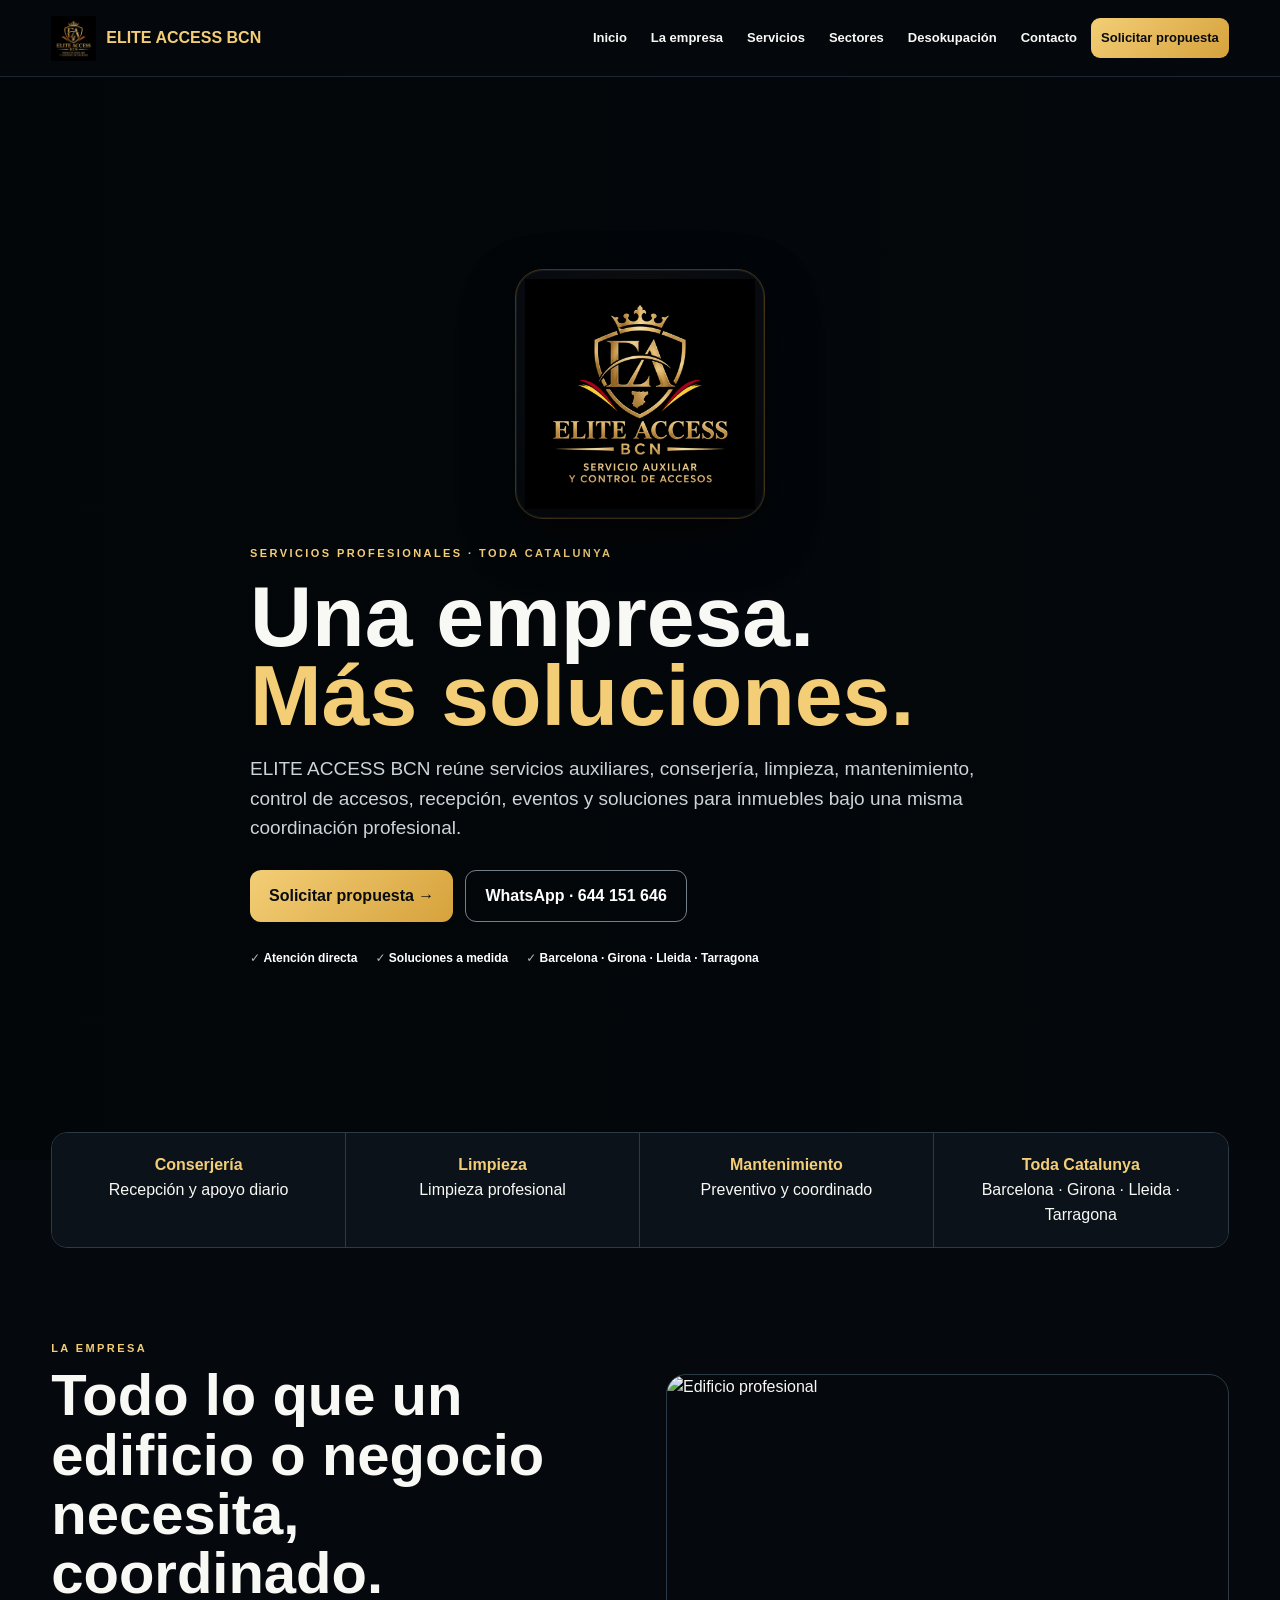
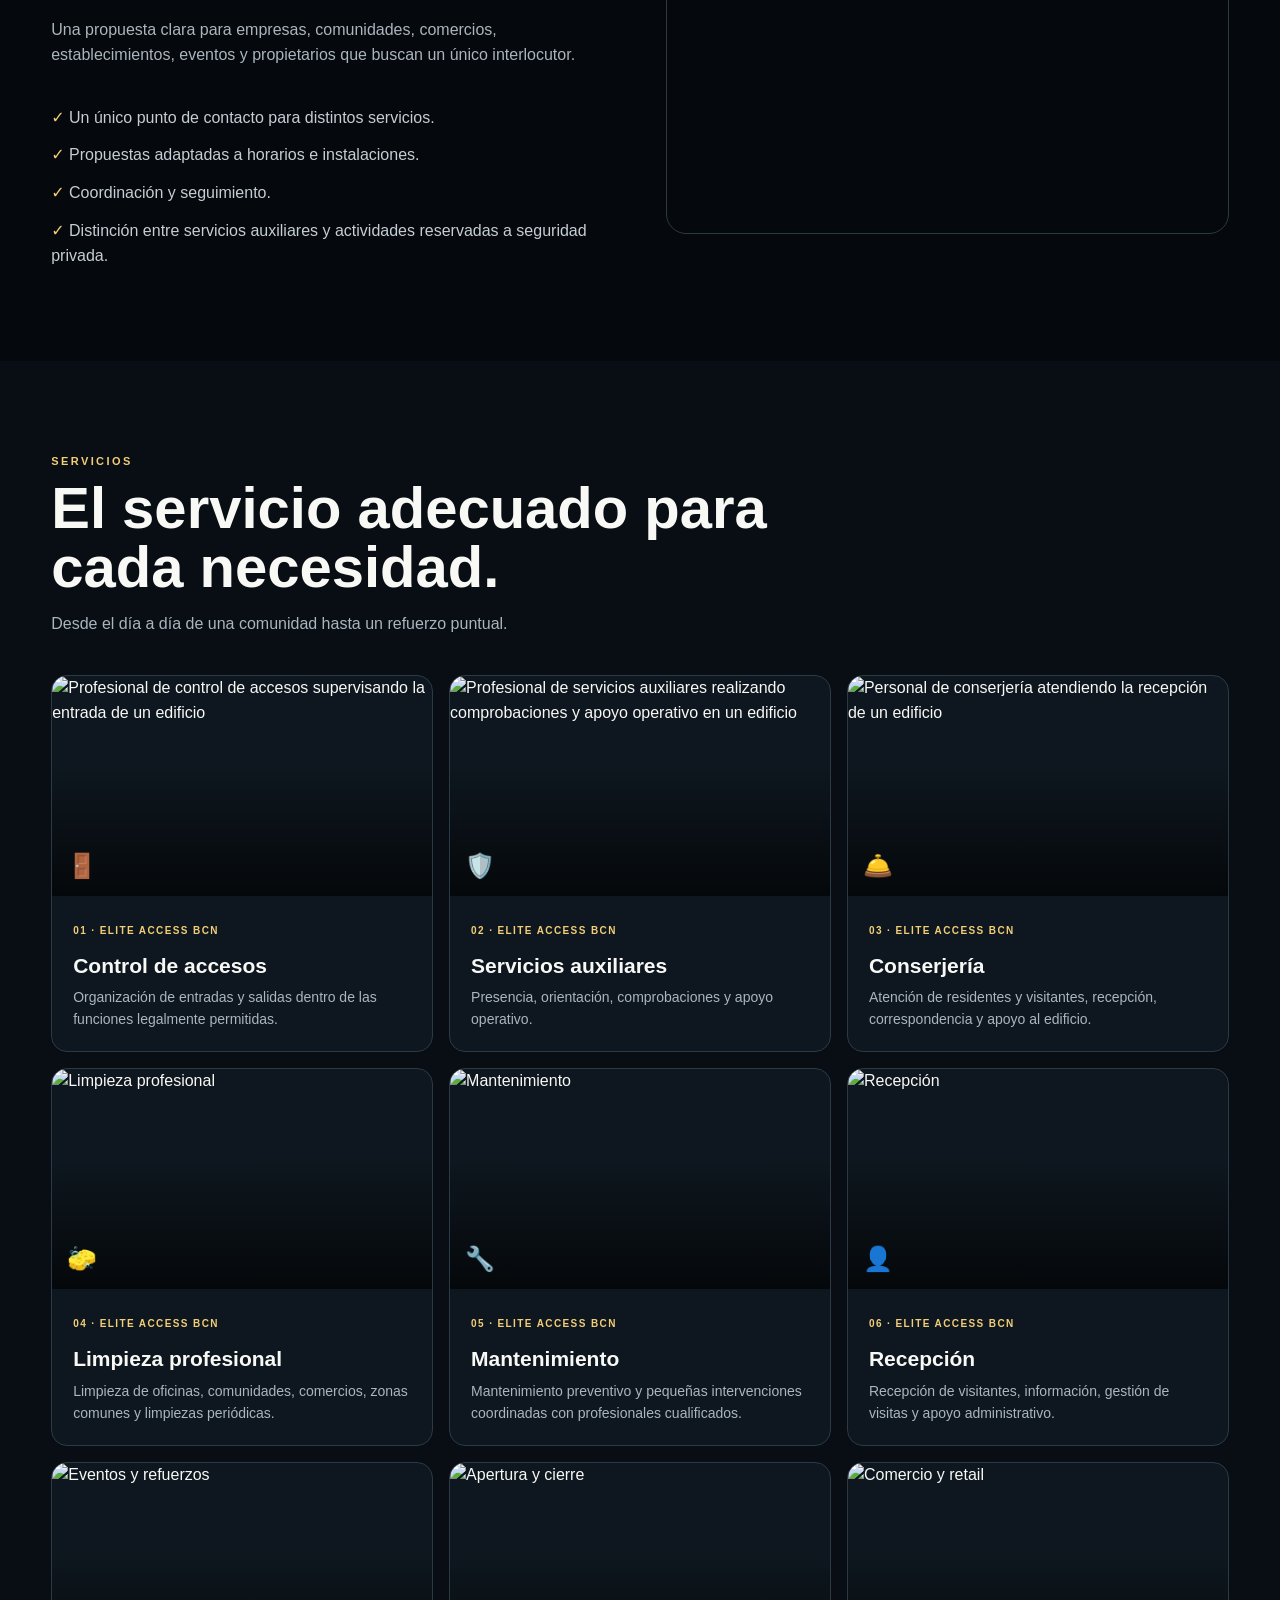
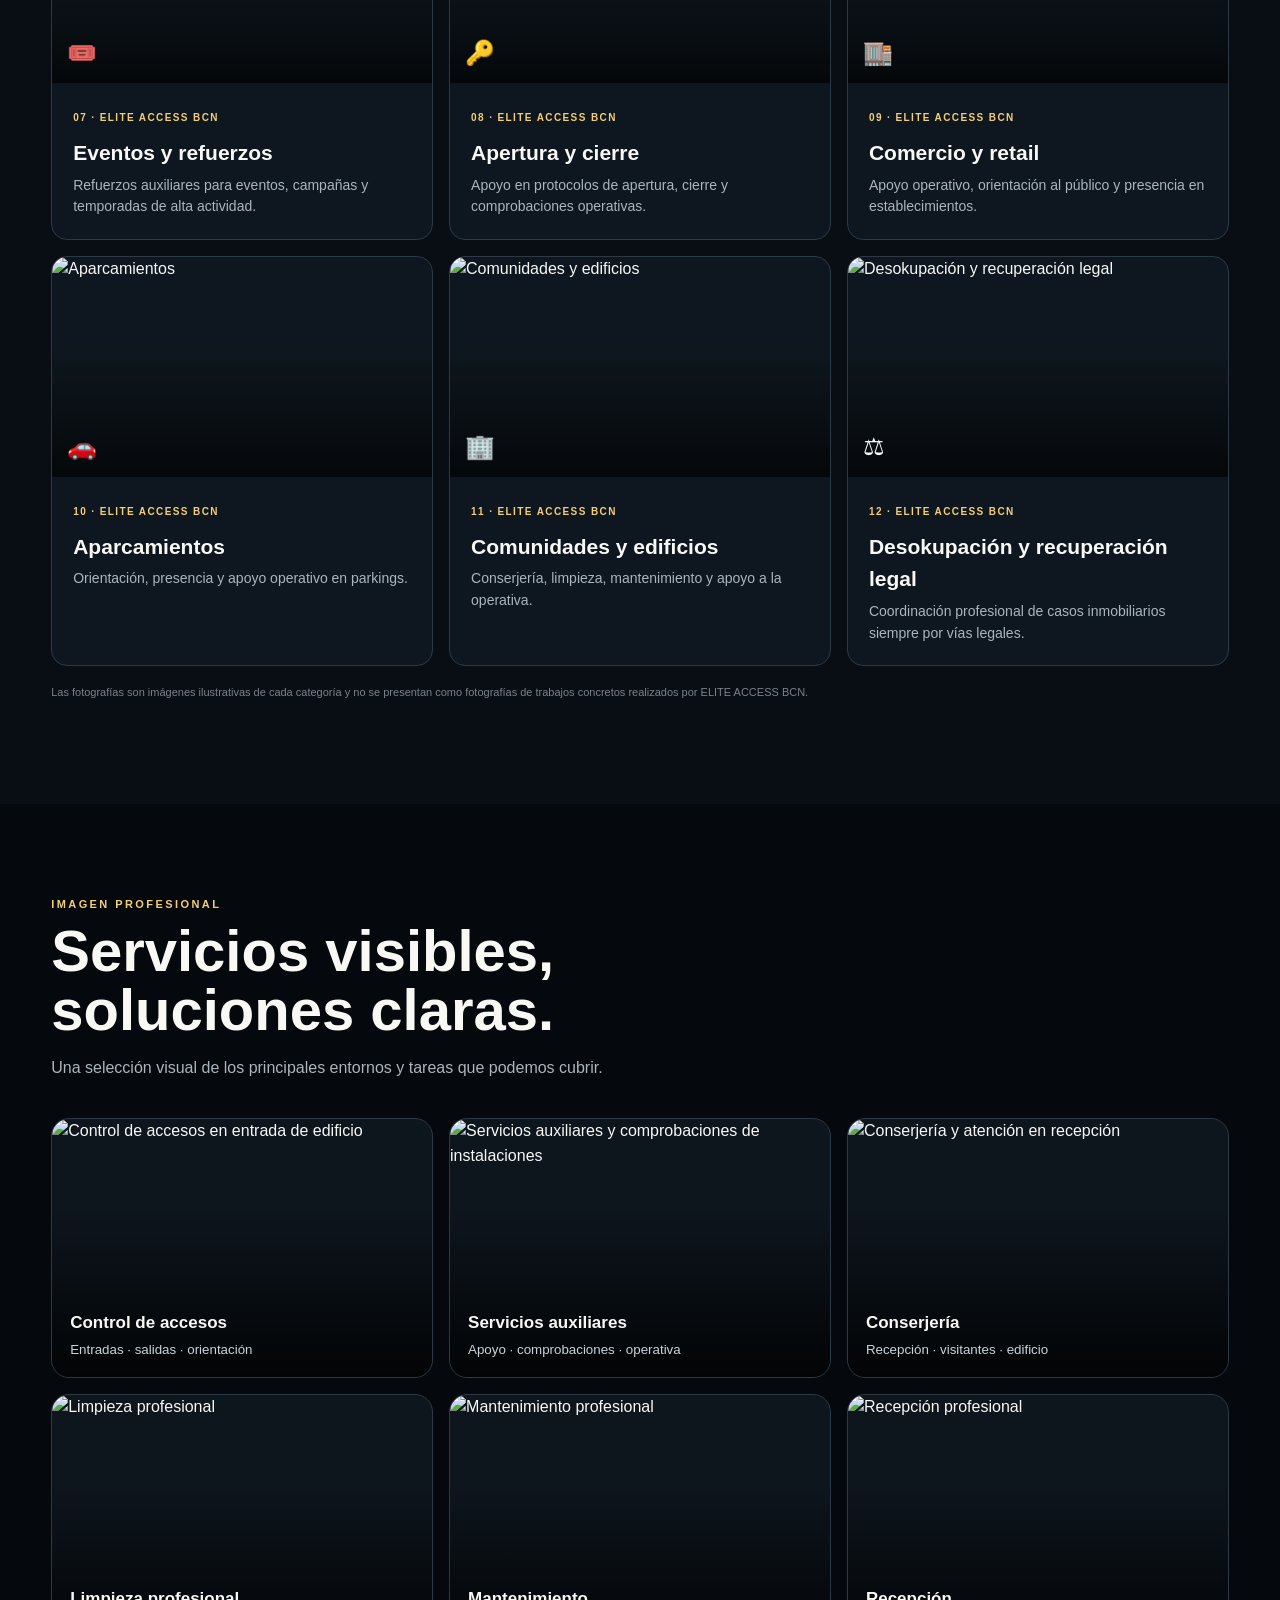
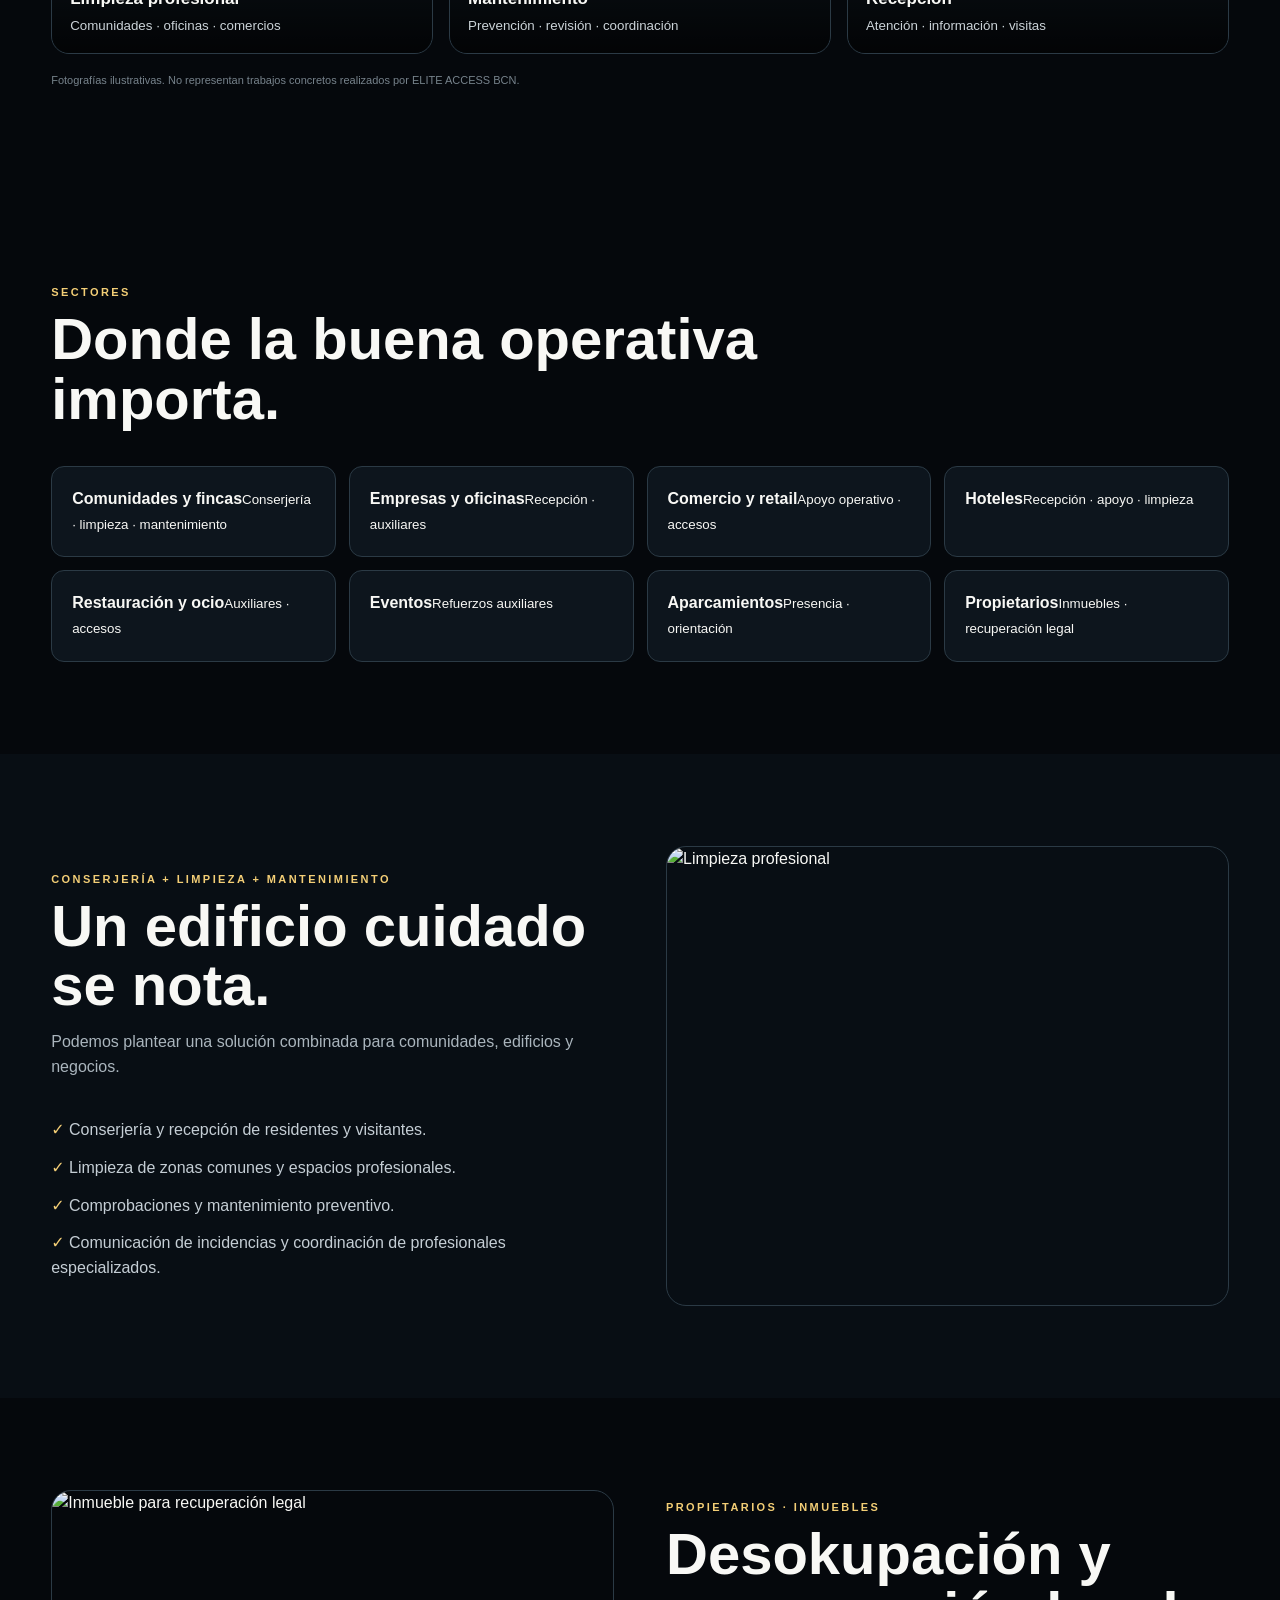
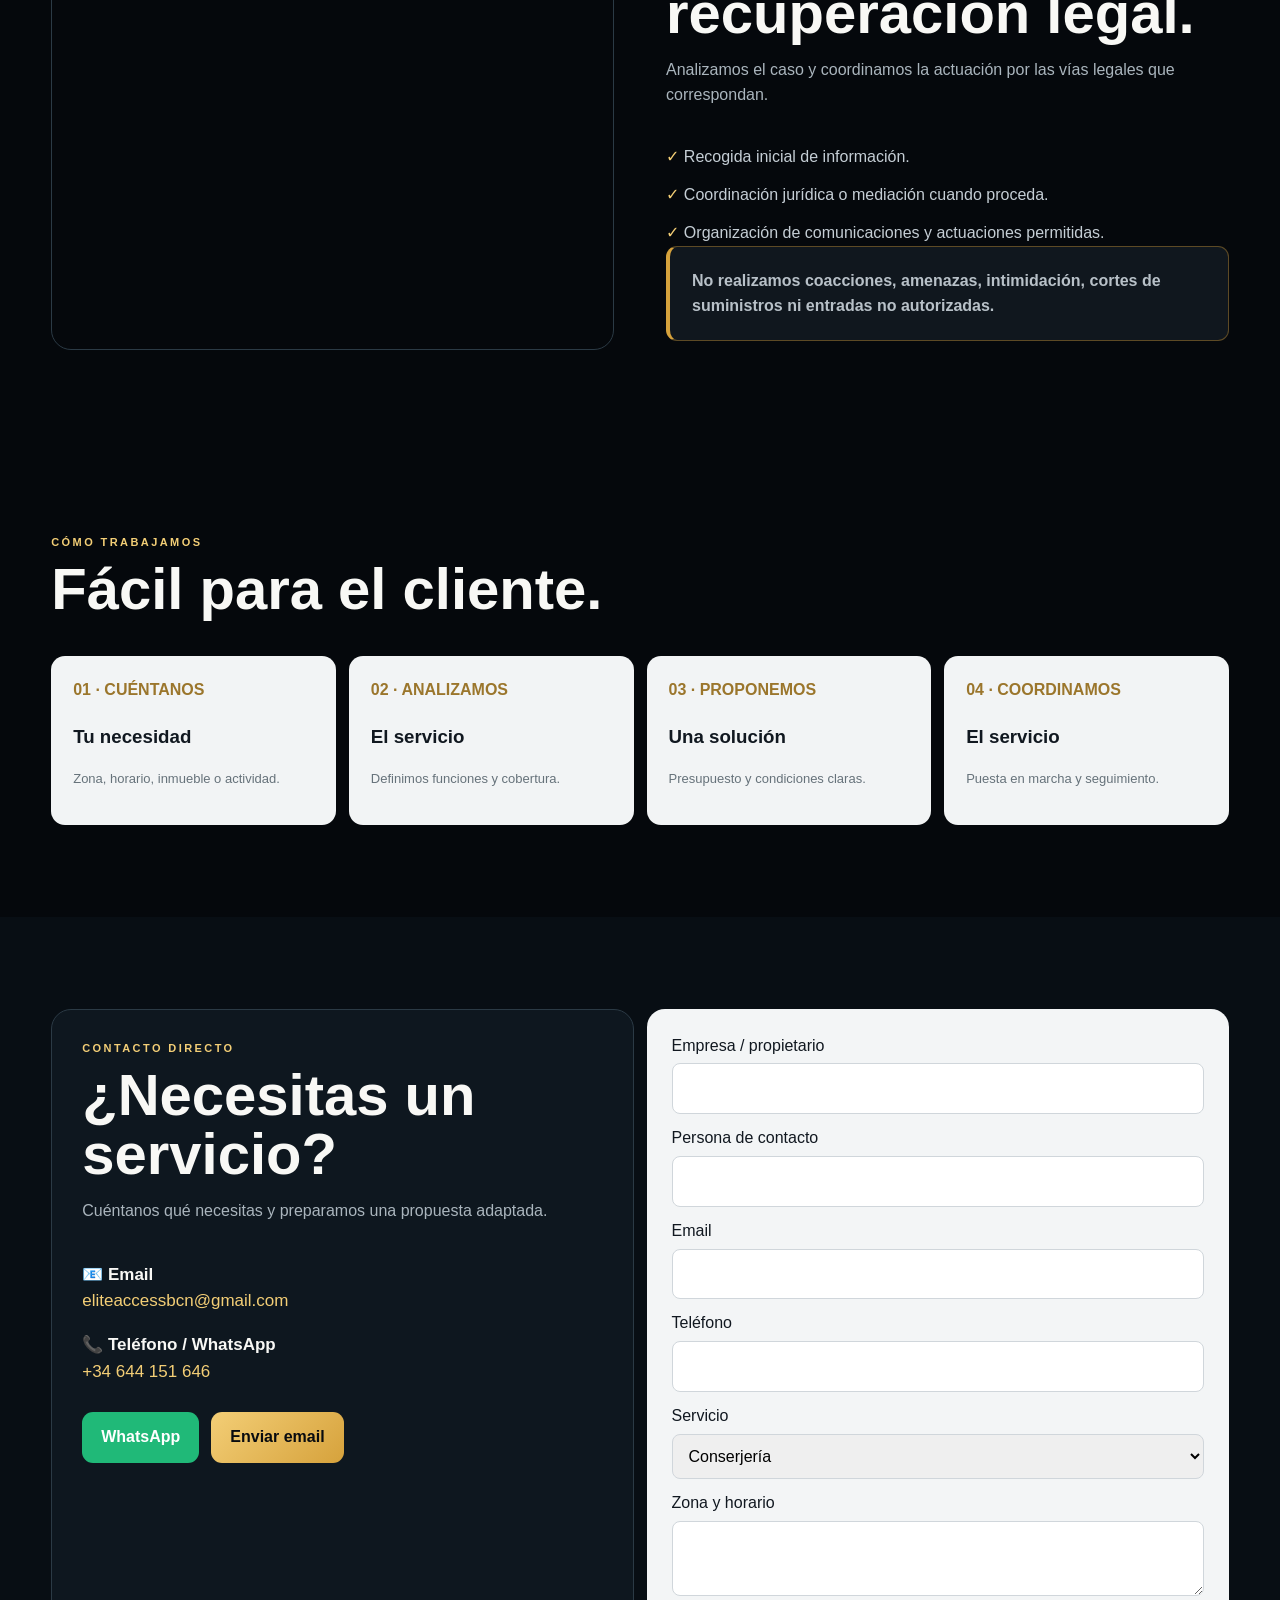
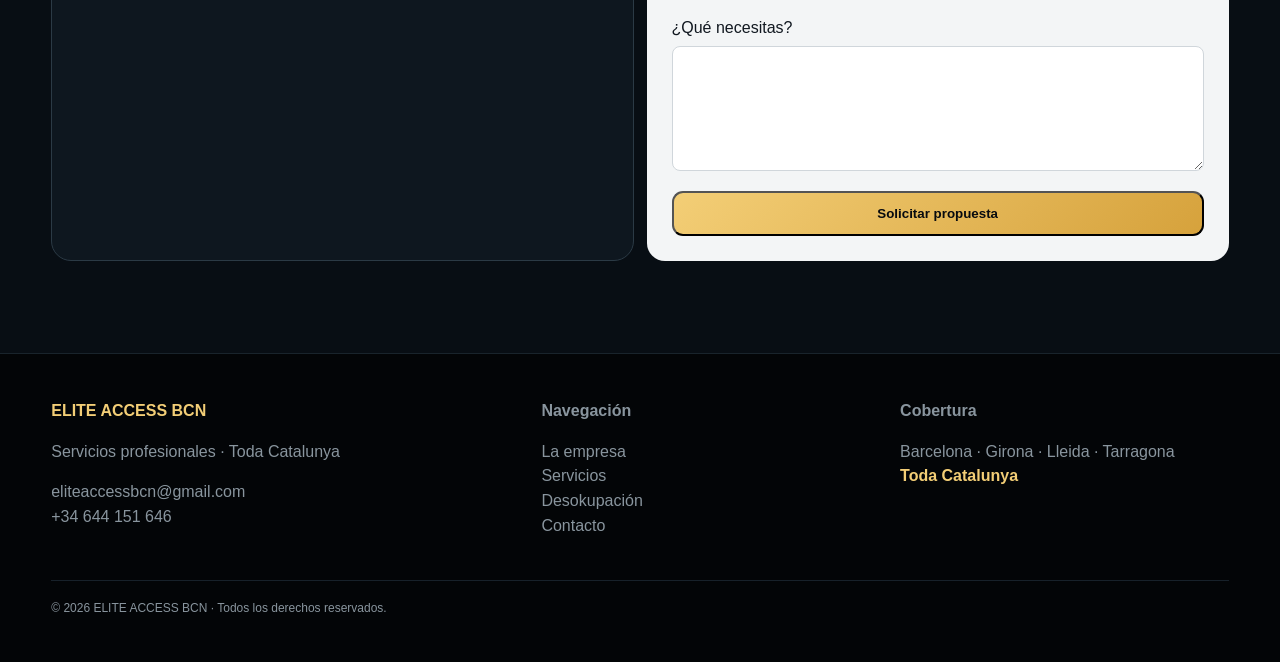
==== index.html @ 2ebb468e "Add files via upload" ====
<!doctype html><html lang="es"><head><meta charset="utf-8"><meta name="viewport" content="width=device-width,initial-scale=1">
<title>ELITE ACCESS BCN | Servicios profesionales en toda Catalunya</title>
<meta name="description" content="ELITE ACCESS BCN: servicios auxiliares, conserjería, limpieza, mantenimiento, control de accesos, recepción, eventos y recuperación legal de inmuebles en toda Catalunya.">
<style>
:root{--bg:#05080c;--panel:#0c141b;--gold:#d6a23c;--gold2:#f3ce76;--white:#f8f8f5;--muted:#aab5bd;--line:#2b3a45;--green:#20b978}
*{box-sizing:border-box}html{scroll-behavior:smooth}body{margin:0;background:var(--bg);color:var(--white);font-family:Arial,system-ui,sans-serif;line-height:1.55}a{text-decoration:none;color:inherit}.wrap{width:min(1180px,92%);margin:auto}
header{position:sticky;top:0;z-index:100;background:#05080cf5;border-bottom:1px solid #1b2831}.nav{height:76px;display:flex;align-items:center;gap:12px;position:relative}.brand{display:flex;align-items:center;gap:10px;color:var(--gold2);font-weight:900}.brand img{width:45px;height:55px;object-fit:contain}.menu{margin-left:auto;display:flex;gap:4px;align-items:center}.menu a{padding:10px;font-size:13px;font-weight:800}.menu .cta{background:linear-gradient(135deg,var(--gold2),var(--gold));color:#080b0f;border-radius:9px}.hamb{display:none;margin-left:auto;background:#0c151c;color:#fff;border:1px solid #364651;border-radius:11px;padding:9px 12px;font-size:22px}
.hero{min-height:680px;display:flex;align-items:center;background:linear-gradient(90deg,#030609fa,#030609b8,#03060933),url("https://images.unsplash.com/photo-1497366811353-6870744d04b2?auto=format&fit=crop&w=1800&q=85") center/cover}.hero .inner{padding:100px 0;max-width:780px}.eyebrow{color:var(--gold2);font-size:11px;font-weight:900;letter-spacing:.22em}.hero h1{font-size:clamp(48px,7vw,86px);line-height:.92;margin:15px 0}.hero h1 span{color:var(--gold2)}.lead{font-size:19px;color:#cbd4da;max-width:730px}.actions{display:flex;gap:12px;flex-wrap:wrap;margin:27px 0}.btn{display:inline-flex;align-items:center;justify-content:center;padding:13px 19px;border-radius:11px;font-weight:900;background:linear-gradient(135deg,var(--gold2),var(--gold));color:#080b0f}.btn.outline{background:transparent;border:1px solid #73808a;color:#fff}.btn.green{background:var(--green);color:#fff}
.trust{display:flex;gap:18px;flex-wrap:wrap;font-size:12px;color:#aeb8c0}.trust b{color:#fff}.stats{display:grid;grid-template-columns:repeat(4,1fr);margin:-28px auto 0;position:relative;border:1px solid var(--line);border-radius:16px;overflow:hidden}.stat{background:#0b1219;padding:20px;text-align:center;border-right:1px solid var(--line)}.stat:last-child{border:0}.stat b{display:block;color:var(--gold2)}
section{padding:92px 0}.dark{background:#080e14}.head{max-width:820px;margin-bottom:38px}.head h2{font-size:clamp(35px,5vw,58px);line-height:1.02;margin:8px 0}.head p{color:var(--muted)}
.services{display:grid;grid-template-columns:repeat(3,1fr);gap:16px}.service{background:#0e171f;border:1px solid var(--line);border-radius:16px;overflow:hidden}.pic{height:220px;position:relative;overflow:hidden}.pic img{width:100%;height:100%;object-fit:cover;display:block}.pic:after{content:"";position:absolute;inset:0;background:linear-gradient(180deg,transparent 40%,#000a)}.pic span{position:absolute;z-index:2;bottom:12px;left:15px;font-size:24px}.sb{padding:21px}.sb small{font-size:10px;letter-spacing:.14em;color:var(--gold2);font-weight:900}.sb h3{font-size:21px;margin:8px 0 5px}.sb p{font-size:14px;color:var(--muted);margin:0}
.two{display:grid;grid-template-columns:1fr 1fr;gap:52px;align-items:center}.featureimg{width:100%;height:460px;object-fit:cover;border-radius:20px;border:1px solid var(--line)}.checks{display:grid;gap:13px;margin-top:23px}.check{color:#c5ced5}.check b{color:var(--gold2)}.sectors,.steps,.contact{display:grid;gap:13px}.sectors{grid-template-columns:repeat(4,1fr)}.sector{padding:20px;border:1px solid var(--line);border-radius:13px;background:#0d151d}.steps{grid-template-columns:repeat(4,1fr)}.step{padding:22px;background:#f2f4f5;color:#111820;border-radius:14px}.step b{color:#9b762c}.step p{color:#66727a;font-size:13px}.contact{grid-template-columns:1fr 1fr}.box{padding:30px;border:1px solid var(--line);border-radius:20px;background:#0e171f}.contactline{margin:18px 0;font-size:17px}.contactline a{color:var(--gold2)}form{background:#f3f5f6;color:#111820;border-radius:18px;padding:25px;display:grid;gap:12px}input,select,textarea{width:100%;padding:12px;margin-top:5px;border:1px solid #d0d6db;border-radius:8px;font:inherit}.notice{padding:22px;border:1px solid #5d4a25;border-left:4px solid var(--gold);border-radius:11px;background:#10171e;color:#b8c1c8}
footer{padding:45px 0;background:#030507;border-top:1px solid #19242c;color:#89959e}.foot{display:grid;grid-template-columns:1.4fr 1fr 1fr;gap:30px}.copy{margin-top:25px;padding-top:18px;border-top:1px solid #17212a;font-size:12px}
@media(max-width:950px){.menu{display:none;position:absolute;top:76px;left:0;right:0;padding:10px;background:#06090d;border:1px solid #2a3945;border-radius:0 0 15px 15px;flex-direction:column;align-items:stretch}.menu.open{display:flex}.menu a{padding:14px}.hamb{display:block}.services{grid-template-columns:repeat(2,1fr)}.sectors{grid-template-columns:repeat(2,1fr)}.steps{grid-template-columns:repeat(2,1fr)}.stats{grid-template-columns:repeat(2,1fr)}.two,.contact{grid-template-columns:1fr}}
@media(max-width:600px){.nav{height:68px}.brand{font-size:12px}.brand img{width:40px;height:47px}.menu{top:68px}.hero{min-height:650px}.hero .inner{padding:75px 0}.hero h1{font-size:52px}.actions .btn{width:100%}section{padding:68px 0}.services,.sectors,.steps{grid-template-columns:1fr}.stats{margin:0 4%}.stat{padding:16px 8px}.featureimg{height:330px}.foot{grid-template-columns:1fr}}

/* V7 - brand presentation */
.hero-brand{display:flex;justify-content:center;margin:0 auto 26px}.hero-brand img{width:230px;height:230px;object-fit:contain;filter:drop-shadow(0 18px 30px rgba(0,0,0,.45))}.hero-brand .brand-frame{display:flex;align-items:center;justify-content:center;width:250px;height:250px;border:1px solid #4b3a18;border-radius:28px;background:radial-gradient(circle at 50% 40%,#17120a 0,#090d12 62%,#05080c 100%);box-shadow:0 0 0 1px #171e24 inset,0 22px 55px rgba(0,0,0,.35)}
.gallery{display:grid;grid-template-columns:repeat(3,1fr);gap:16px}.gallery-card{position:relative;height:260px;overflow:hidden;border-radius:18px;border:1px solid var(--line);background:#0d151d}.gallery-card img{width:100%;height:100%;object-fit:cover;display:block;transition:transform .45s}.gallery-card:hover img{transform:scale(1.04)}.gallery-card:after{content:"";position:absolute;inset:0;background:linear-gradient(180deg,transparent 35%,rgba(0,0,0,.82))}.gallery-card div{position:absolute;z-index:2;left:18px;bottom:16px}.gallery-card b{display:block;font-size:17px}.gallery-card small{color:#cbd3d8}
@media(max-width:900px){.gallery{grid-template-columns:1fr 1fr}.hero-brand img{width:190px;height:190px}.hero-brand .brand-frame{width:210px;height:210px}}
@media(max-width:600px){.gallery{grid-template-columns:1fr}.gallery-card{height:220px}.hero-brand{margin-bottom:20px}.hero-brand img{width:170px;height:170px}.hero-brand .brand-frame{width:190px;height:190px;border-radius:22px}}
</style></head><body>
<header><div class="wrap nav"><a class="brand" href="#inicio"><img src="[data-uri]" alt="ELITE ACCESS BCN"><span>ELITE ACCESS BCN</span></a><nav class="menu" id="menu"><a href="#inicio">Inicio</a><a href="#empresa">La empresa</a><a href="#servicios">Servicios</a><a href="#sectores">Sectores</a><a href="#desokupacion">Desokupación</a><a href="#contacto">Contacto</a><a class="cta" href="#contacto">Solicitar propuesta</a></nav><button class="hamb" id="hamb">☰</button></div></header>
<main id="inicio">
<section class="hero"><div class="wrap inner"><div class="hero-brand"><div class="brand-frame"><img src="[data-uri]" alt="Logo ELITE ACCESS BCN"></div></div><div class="eyebrow">SERVICIOS PROFESIONALES · TODA CATALUNYA</div><h1>Una empresa.<br><span>Más soluciones.</span></h1><p class="lead">ELITE ACCESS BCN reúne servicios auxiliares, conserjería, limpieza, mantenimiento, control de accesos, recepción, eventos y soluciones para inmuebles bajo una misma coordinación profesional.</p><div class="actions"><a class="btn" href="#contacto">Solicitar propuesta →</a><a class="btn outline" href="https://wa.me/34644151646" target="_blank">WhatsApp · 644 151 646</a></div><div class="trust"><span>✓ <b>Atención directa</b></span><span>✓ <b>Soluciones a medida</b></span><span>✓ <b>Barcelona · Girona · Lleida · Tarragona</b></span></div></div></section>
<div class="wrap stats"><div class="stat"><b>Conserjería</b>Recepción y apoyo diario</div><div class="stat"><b>Limpieza</b>Limpieza profesional</div><div class="stat"><b>Mantenimiento</b>Preventivo y coordinado</div><div class="stat"><b>Toda Catalunya</b>Barcelona · Girona · Lleida · Tarragona</div></div>
<section id="empresa"><div class="wrap two"><div><div class="eyebrow">LA EMPRESA</div><div class="head"><h2>Todo lo que un edificio o negocio necesita, coordinado.</h2><p>Una propuesta clara para empresas, comunidades, comercios, establecimientos, eventos y propietarios que buscan un único interlocutor.</p></div><div class="checks"><div class="check"><b>✓</b> Un único punto de contacto para distintos servicios.</div><div class="check"><b>✓</b> Propuestas adaptadas a horarios e instalaciones.</div><div class="check"><b>✓</b> Coordinación y seguimiento.</div><div class="check"><b>✓</b> Distinción entre servicios auxiliares y actividades reservadas a seguridad privada.</div></div></div><img class="featureimg" src="https://images.unsplash.com/photo-1545324418-cc1a3fa10c00?auto=format&fit=crop&w=1000&q=85" alt="Edificio profesional"></div></section>
<section class="dark" id="servicios"><div class="wrap"><div class="head"><div class="eyebrow">SERVICIOS</div><h2>El servicio adecuado para cada necesidad.</h2><p>Desde el día a día de una comunidad hasta un refuerzo puntual.</p></div><div class="services"><article class="service"><div class="pic"><img src="https://images.unsplash.com/photo-1744918418449-e62a2e8a5ef5?auto=format&fit=crop&fm=jpg&q=85&w=1400" alt="Profesional de control de accesos supervisando la entrada de un edificio"><span>🚪</span></div><div class="sb"><small>01 · ELITE ACCESS BCN</small><h3>Control de accesos</h3><p>Organización de entradas y salidas dentro de las funciones legalmente permitidas.</p></div></article><article class="service"><div class="pic"><img src="https://cove.is/hs-fs/hubfs/Web_Photos_%20Preventive_Maintenance_Management.jpg?height=1200&name=Web_Photos_+Preventive+Maintenance+Management.jpg&width=1200" alt="Profesional de servicios auxiliares realizando comprobaciones y apoyo operativo en un edificio"><span>🛡️</span></div><div class="sb"><small>02 · ELITE ACCESS BCN</small><h3>Servicios auxiliares</h3><p>Presencia, orientación, comprobaciones y apoyo operativo.</p></div></article><article class="service"><div class="pic"><img src="https://images.unsplash.com/photo-1757840600384-2a384321fa6d?auto=format&fit=crop&fm=jpg&q=85&w=1400" alt="Personal de conserjería atendiendo la recepción de un edificio"><span>🛎️</span></div><div class="sb"><small>03 · ELITE ACCESS BCN</small><h3>Conserjería</h3><p>Atención de residentes y visitantes, recepción, correspondencia y apoyo al edificio.</p></div></article><article class="service"><div class="pic"><img src="https://images.unsplash.com/photo-1581578731548-c64695cc6952?auto=format&fit=crop&w=1000&q=85" alt="Limpieza profesional"><span>🧽</span></div><div class="sb"><small>04 · ELITE ACCESS BCN</small><h3>Limpieza profesional</h3><p>Limpieza de oficinas, comunidades, comercios, zonas comunes y limpiezas periódicas.</p></div></article><article class="service"><div class="pic"><img src="https://images.unsplash.com/photo-1621905252507-b35492cc74b4?auto=format&fit=crop&w=1000&q=85" alt="Mantenimiento"><span>🔧</span></div><div class="sb"><small>05 · ELITE ACCESS BCN</small><h3>Mantenimiento</h3><p>Mantenimiento preventivo y pequeñas intervenciones coordinadas con profesionales cualificados.</p></div></article><article class="service"><div class="pic"><img src="https://images.unsplash.com/photo-1566073771259-6a8506099945?auto=format&fit=crop&w=1000&q=85" alt="Recepción"><span>👤</span></div><div class="sb"><small>06 · ELITE ACCESS BCN</small><h3>Recepción</h3><p>Recepción de visitantes, información, gestión de visitas y apoyo administrativo.</p></div></article><article class="service"><div class="pic"><img src="https://images.unsplash.com/photo-1505236858219-8359eb29e329?auto=format&fit=crop&w=1000&q=85" alt="Eventos y refuerzos"><span>🎟️</span></div><div class="sb"><small>07 · ELITE ACCESS BCN</small><h3>Eventos y refuerzos</h3><p>Refuerzos auxiliares para eventos, campañas y temporadas de alta actividad.</p></div></article><article class="service"><div class="pic"><img src="https://images.unsplash.com/photo-1560185008-b033106af5c3?auto=format&fit=crop&w=1000&q=85" alt="Apertura y cierre"><span>🔑</span></div><div class="sb"><small>08 · ELITE ACCESS BCN</small><h3>Apertura y cierre</h3><p>Apoyo en protocolos de apertura, cierre y comprobaciones operativas.</p></div></article><article class="service"><div class="pic"><img src="https://images.unsplash.com/photo-1441986300917-64674bd600d8?auto=format&fit=crop&w=1000&q=85" alt="Comercio y retail"><span>🏬</span></div><div class="sb"><small>09 · ELITE ACCESS BCN</small><h3>Comercio y retail</h3><p>Apoyo operativo, orientación al público y presencia en establecimientos.</p></div></article><article class="service"><div class="pic"><img src="https://images.unsplash.com/photo-1506521781263-d8422e82f27a?auto=format&fit=crop&w=1000&q=85" alt="Aparcamientos"><span>🚗</span></div><div class="sb"><small>10 · ELITE ACCESS BCN</small><h3>Aparcamientos</h3><p>Orientación, presencia y apoyo operativo en parkings.</p></div></article><article class="service"><div class="pic"><img src="https://images.unsplash.com/photo-1545324418-cc1a3fa10c00?auto=format&fit=crop&w=1000&q=85" alt="Comunidades y edificios"><span>🏢</span></div><div class="sb"><small>11 · ELITE ACCESS BCN</small><h3>Comunidades y edificios</h3><p>Conserjería, limpieza, mantenimiento y apoyo a la operativa.</p></div></article><article class="service"><div class="pic"><img src="https://images.unsplash.com/photo-1560518883-ce09059eeffa?auto=format&fit=crop&w=1200&q=85" alt="Desokupación y recuperación legal"><span>⚖️</span></div><div class="sb"><small>12 · ELITE ACCESS BCN</small><h3>Desokupación y recuperación legal</h3><p>Coordinación profesional de casos inmobiliarios siempre por vías legales.</p></div></article></div><p style="color:#77838c;font-size:11px;margin-top:18px">Las fotografías son imágenes ilustrativas de cada categoría y no se presentan como fotografías de trabajos concretos realizados por ELITE ACCESS BCN.</p></div></section>
<section class="gallery-section"><div class="wrap"><div class="head"><div class="eyebrow">IMAGEN PROFESIONAL</div><h2>Servicios visibles, soluciones claras.</h2><p>Una selección visual de los principales entornos y tareas que podemos cubrir.</p></div><div class="gallery"><div class="gallery-card"><img src="https://images.unsplash.com/photo-1744918418449-e62a2e8a5ef5?auto=format&fit=crop&fm=jpg&q=85&w=1400" alt="Control de accesos en entrada de edificio"><div><b>Control de accesos</b><small>Entradas · salidas · orientación</small></div></div><div class="gallery-card"><img src="https://cove.is/hs-fs/hubfs/Web_Photos_%20Preventive_Maintenance_Management.jpg?height=1200&name=Web_Photos_+Preventive+Maintenance+Management.jpg&width=1200" alt="Servicios auxiliares y comprobaciones de instalaciones"><div><b>Servicios auxiliares</b><small>Apoyo · comprobaciones · operativa</small></div></div><div class="gallery-card"><img src="https://images.unsplash.com/photo-1757840600384-2a384321fa6d?auto=format&fit=crop&fm=jpg&q=85&w=1400" alt="Conserjería y atención en recepción"><div><b>Conserjería</b><small>Recepción · visitantes · edificio</small></div></div><div class="gallery-card"><img src="https://images.unsplash.com/photo-1581578731548-c64695cc6952?auto=format&fit=crop&w=1000&q=85" alt="Limpieza profesional"><div><b>Limpieza profesional</b><small>Comunidades · oficinas · comercios</small></div></div><div class="gallery-card"><img src="https://images.unsplash.com/photo-1621905252507-b35492cc74b4?auto=format&fit=crop&w=1000&q=85" alt="Mantenimiento profesional"><div><b>Mantenimiento</b><small>Prevención · revisión · coordinación</small></div></div><div class="gallery-card"><img src="https://images.unsplash.com/photo-1566073771259-6a8506099945?auto=format&fit=crop&w=1000&q=85" alt="Recepción profesional"><div><b>Recepción</b><small>Atención · información · visitas</small></div></div></div><p style="color:#77838c;font-size:11px;margin-top:18px">Fotografías ilustrativas. No representan trabajos concretos realizados por ELITE ACCESS BCN.</p></div></section>
<section id="sectores"><div class="wrap"><div class="head"><div class="eyebrow">SECTORES</div><h2>Donde la buena operativa importa.</h2></div><div class="sectors"><div class="sector"><b>Comunidades y fincas</b><small>Conserjería · limpieza · mantenimiento</small></div><div class="sector"><b>Empresas y oficinas</b><small>Recepción · auxiliares</small></div><div class="sector"><b>Comercio y retail</b><small>Apoyo operativo · accesos</small></div><div class="sector"><b>Hoteles</b><small>Recepción · apoyo · limpieza</small></div><div class="sector"><b>Restauración y ocio</b><small>Auxiliares · accesos</small></div><div class="sector"><b>Eventos</b><small>Refuerzos auxiliares</small></div><div class="sector"><b>Aparcamientos</b><small>Presencia · orientación</small></div><div class="sector"><b>Propietarios</b><small>Inmuebles · recuperación legal</small></div></div></div></section>
<section class="dark"><div class="wrap two"><div><div class="eyebrow">CONSERJERÍA + LIMPIEZA + MANTENIMIENTO</div><div class="head"><h2>Un edificio cuidado se nota.</h2><p>Podemos plantear una solución combinada para comunidades, edificios y negocios.</p></div><div class="checks"><div class="check"><b>✓</b> Conserjería y recepción de residentes y visitantes.</div><div class="check"><b>✓</b> Limpieza de zonas comunes y espacios profesionales.</div><div class="check"><b>✓</b> Comprobaciones y mantenimiento preventivo.</div><div class="check"><b>✓</b> Comunicación de incidencias y coordinación de profesionales especializados.</div></div></div><img class="featureimg" src="https://images.unsplash.com/photo-1581578731548-c64695cc6952?auto=format&fit=crop&w=1000&q=85" alt="Limpieza profesional"></div></section>
<section id="desokupacion"><div class="wrap two"><img class="featureimg" src="https://images.unsplash.com/photo-1560518883-ce09059eeffa?auto=format&fit=crop&w=1200&q=85" alt="Inmueble para recuperación legal"><div><div class="eyebrow">PROPIETARIOS · INMUEBLES</div><div class="head"><h2>Desokupación y recuperación legal.</h2><p>Analizamos el caso y coordinamos la actuación por las vías legales que correspondan.</p></div><div class="checks"><div class="check"><b>✓</b> Recogida inicial de información.</div><div class="check"><b>✓</b> Coordinación jurídica o mediación cuando proceda.</div><div class="check"><b>✓</b> Organización de comunicaciones y actuaciones permitidas.</div></div><div class="notice"><strong>No realizamos coacciones, amenazas, intimidación, cortes de suministros ni entradas no autorizadas.</strong></div></div></div></section>
<section><div class="wrap"><div class="head"><div class="eyebrow">CÓMO TRABAJAMOS</div><h2>Fácil para el cliente.</h2></div><div class="steps"><div class="step"><b>01 · CUÉNTANOS</b><h3>Tu necesidad</h3><p>Zona, horario, inmueble o actividad.</p></div><div class="step"><b>02 · ANALIZAMOS</b><h3>El servicio</h3><p>Definimos funciones y cobertura.</p></div><div class="step"><b>03 · PROPONEMOS</b><h3>Una solución</h3><p>Presupuesto y condiciones claras.</p></div><div class="step"><b>04 · COORDINAMOS</b><h3>El servicio</h3><p>Puesta en marcha y seguimiento.</p></div></div></div></section>
<section class="dark" id="contacto"><div class="wrap contact"><div class="box"><div class="eyebrow">CONTACTO DIRECTO</div><div class="head"><h2>¿Necesitas un servicio?</h2><p>Cuéntanos qué necesitas y preparamos una propuesta adaptada.</p></div><div class="contactline">📧 <b>Email</b><br><a href="mailto:eliteaccessbcn@gmail.com">eliteaccessbcn@gmail.com</a></div><div class="contactline">📞 <b>Teléfono / WhatsApp</b><br><a href="tel:+34644151646">+34 644 151 646</a></div><div class="actions"><a class="btn green" href="https://wa.me/34644151646" target="_blank">WhatsApp</a><a class="btn" href="mailto:eliteaccessbcn@gmail.com?subject=Solicitud%20de%20propuesta%20ELITE%20ACCESS%20BCN">Enviar email</a></div></div><form action="mailto:eliteaccessbcn@gmail.com" method="post" enctype="text/plain"><label>Empresa / propietario<input name="empresa" required></label><label>Persona de contacto<input name="nombre" required></label><label>Email<input type="email" name="email" required></label><label>Teléfono<input name="telefono"></label><label>Servicio<select name="servicio"><option>Conserjería</option><option>Limpieza</option><option>Mantenimiento</option><option>Servicios auxiliares</option><option>Control de accesos</option><option>Recepción</option><option>Eventos / refuerzos</option><option>Desokupación / recuperación legal</option><option>Otro</option></select></label><label>Zona y horario<textarea name="zona" rows="2"></textarea></label><label>¿Qué necesitas?<textarea name="mensaje" rows="4"></textarea></label><button class="btn" type="submit">Solicitar propuesta</button></form></div></section>
</main><footer><div class="wrap foot"><div><b style="color:#f3ce76">ELITE ACCESS BCN</b><p>Servicios profesionales · Toda Catalunya</p><p>eliteaccessbcn@gmail.com<br>+34 644 151 646</p></div><div><b>Navegación</b><p><a href="#empresa">La empresa</a><br><a href="#servicios">Servicios</a><br><a href="#desokupacion">Desokupación</a><br><a href="#contacto">Contacto</a></p></div><div><b>Cobertura</b><p>Barcelona · Girona · Lleida · Tarragona<br><strong style="color:#f3ce76">Toda Catalunya</strong></p></div></div><div class="wrap copy">© 2026 ELITE ACCESS BCN · Todos los derechos reservados.</div></footer>
<script>document.addEventListener('DOMContentLoaded',()=>{const b=document.getElementById('hamb'),m=document.getElementById('menu');b.addEventListener('click',()=>m.classList.toggle('open'));m.querySelectorAll('a').forEach(a=>a.addEventListener('click',()=>m.classList.remove('open')))});</script>
</body></html>
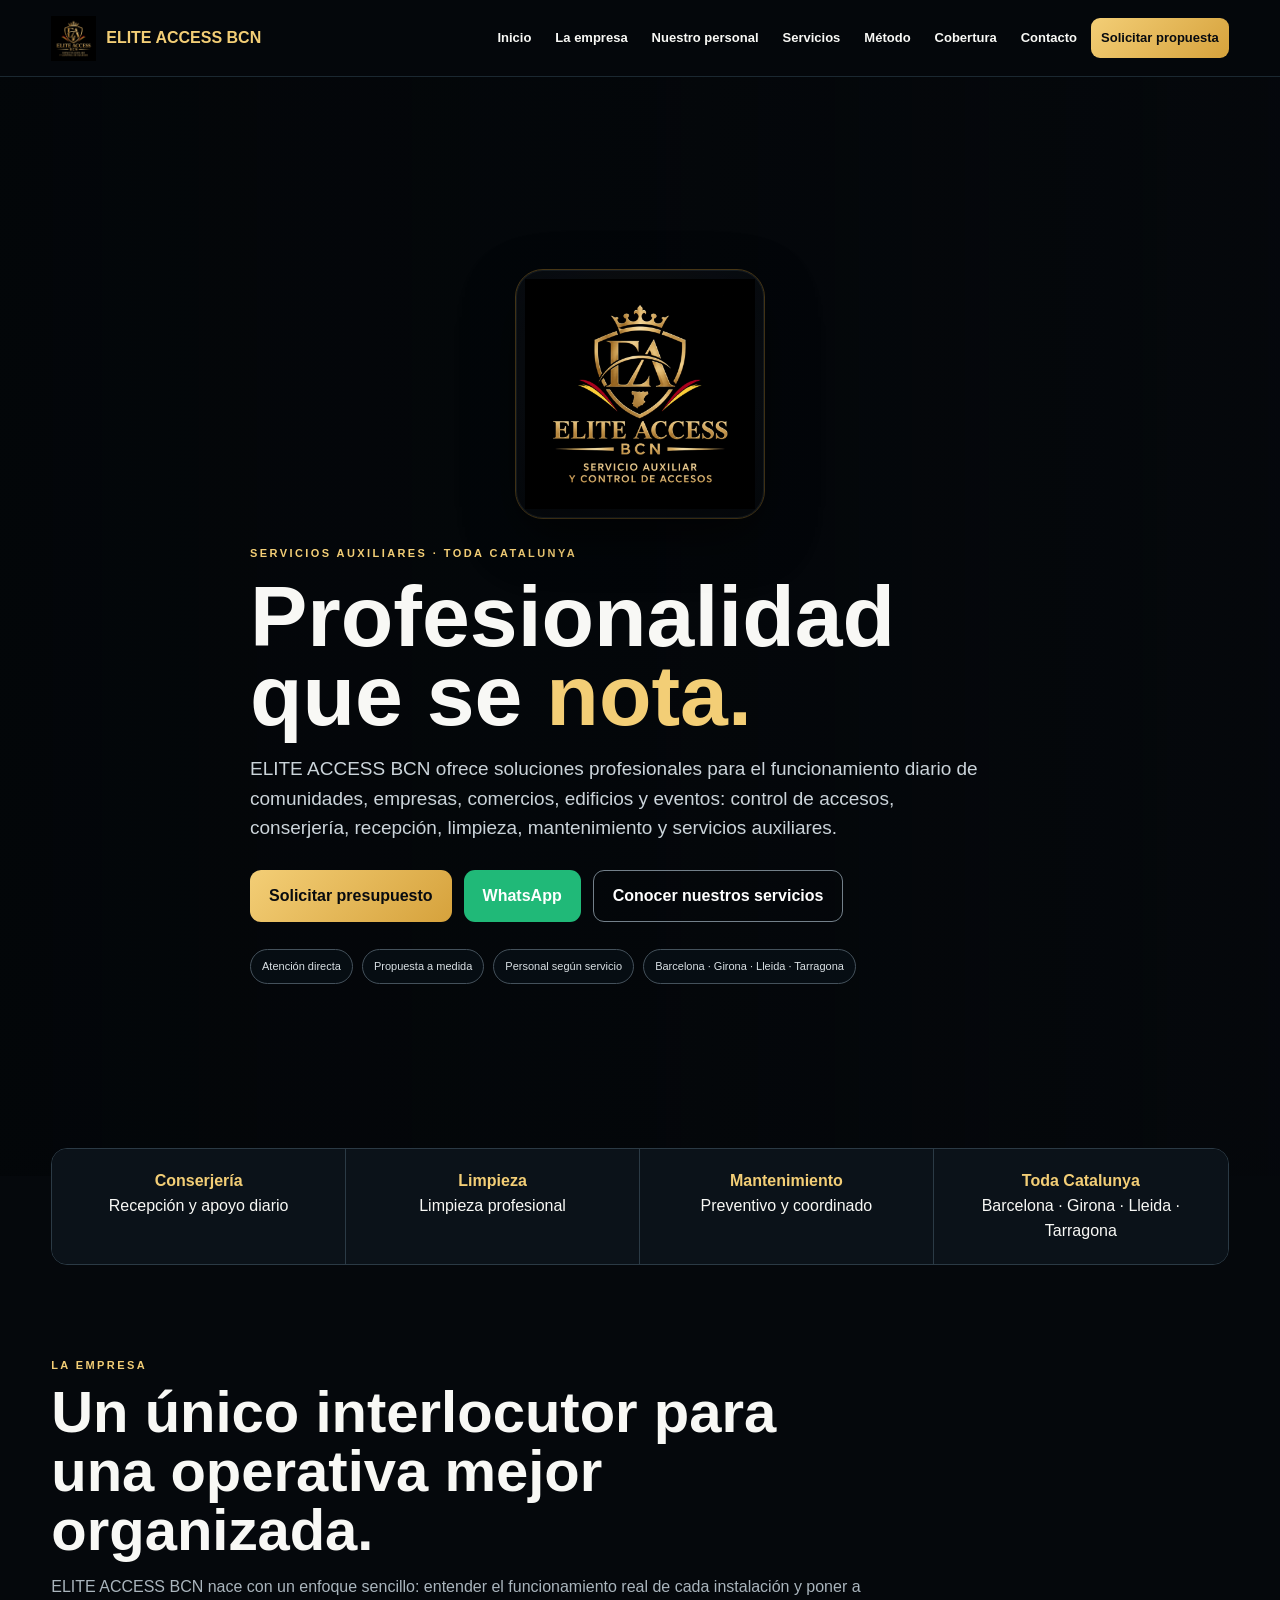
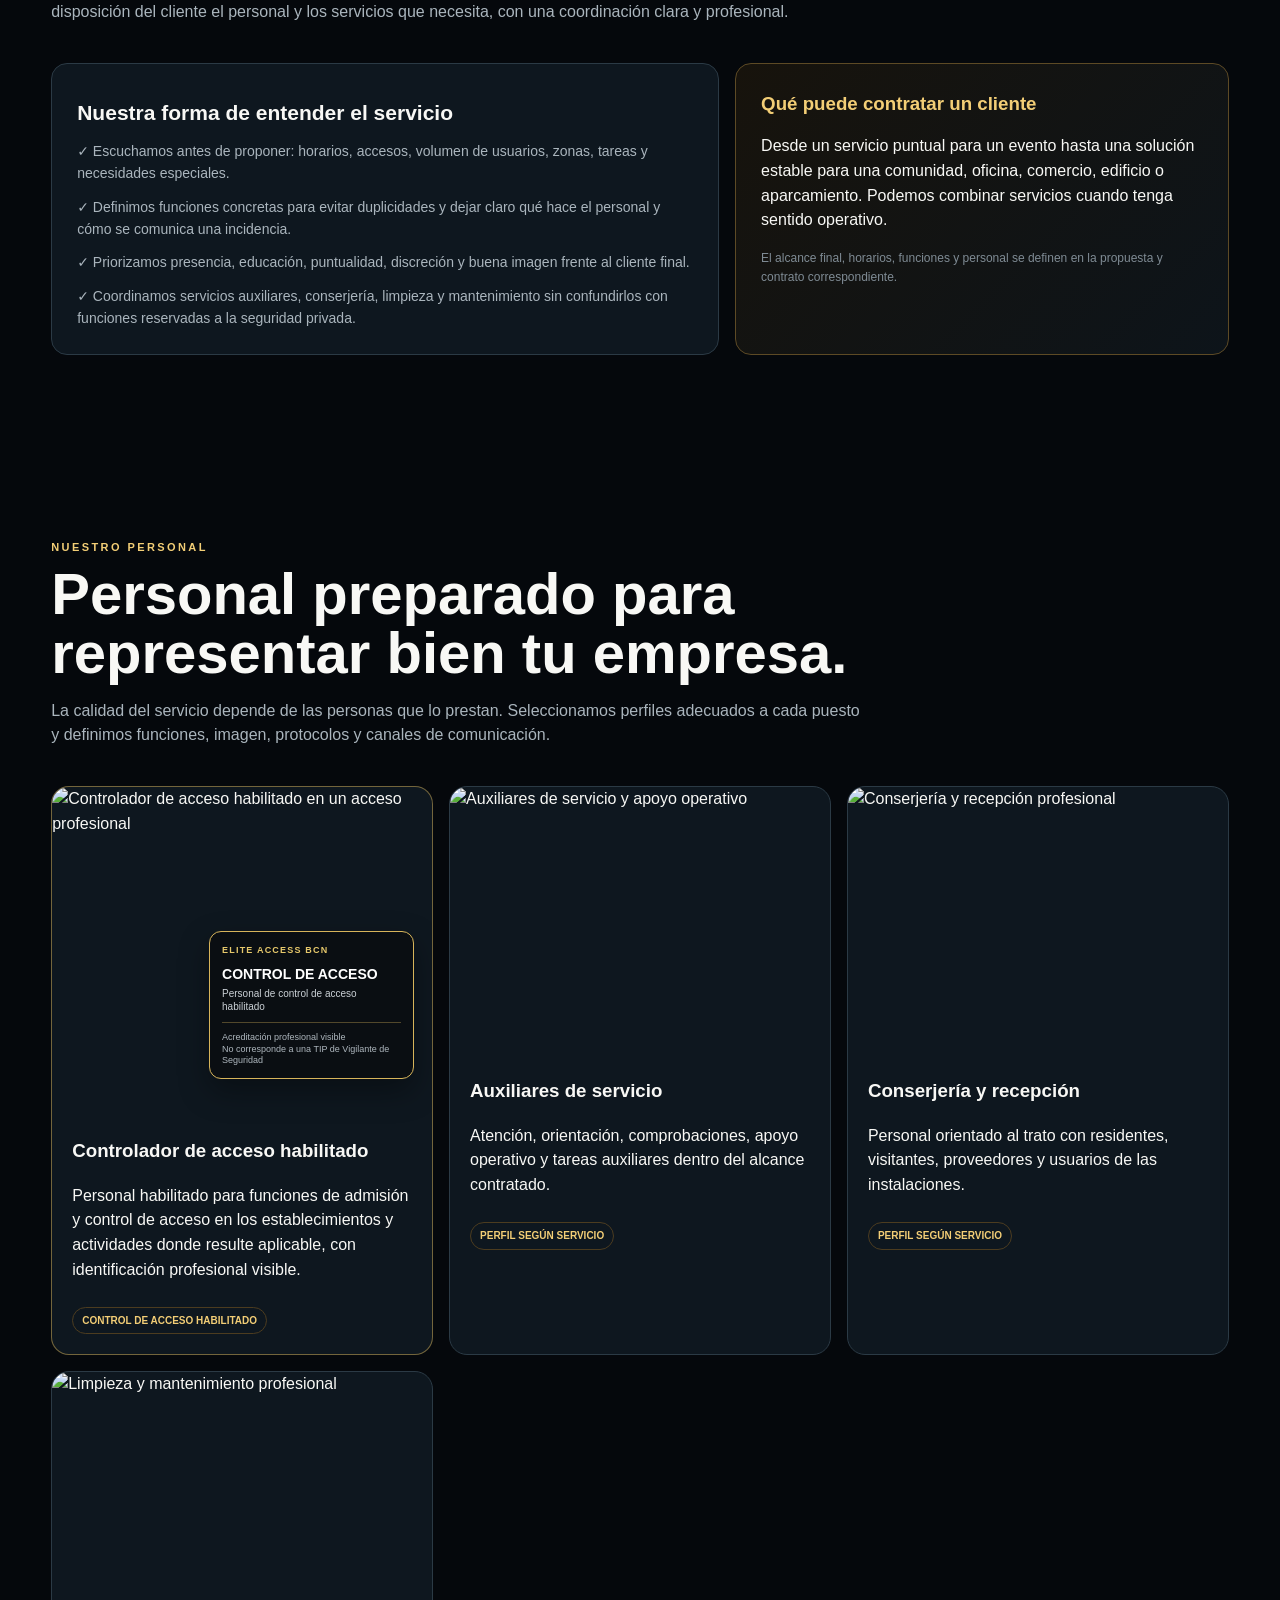
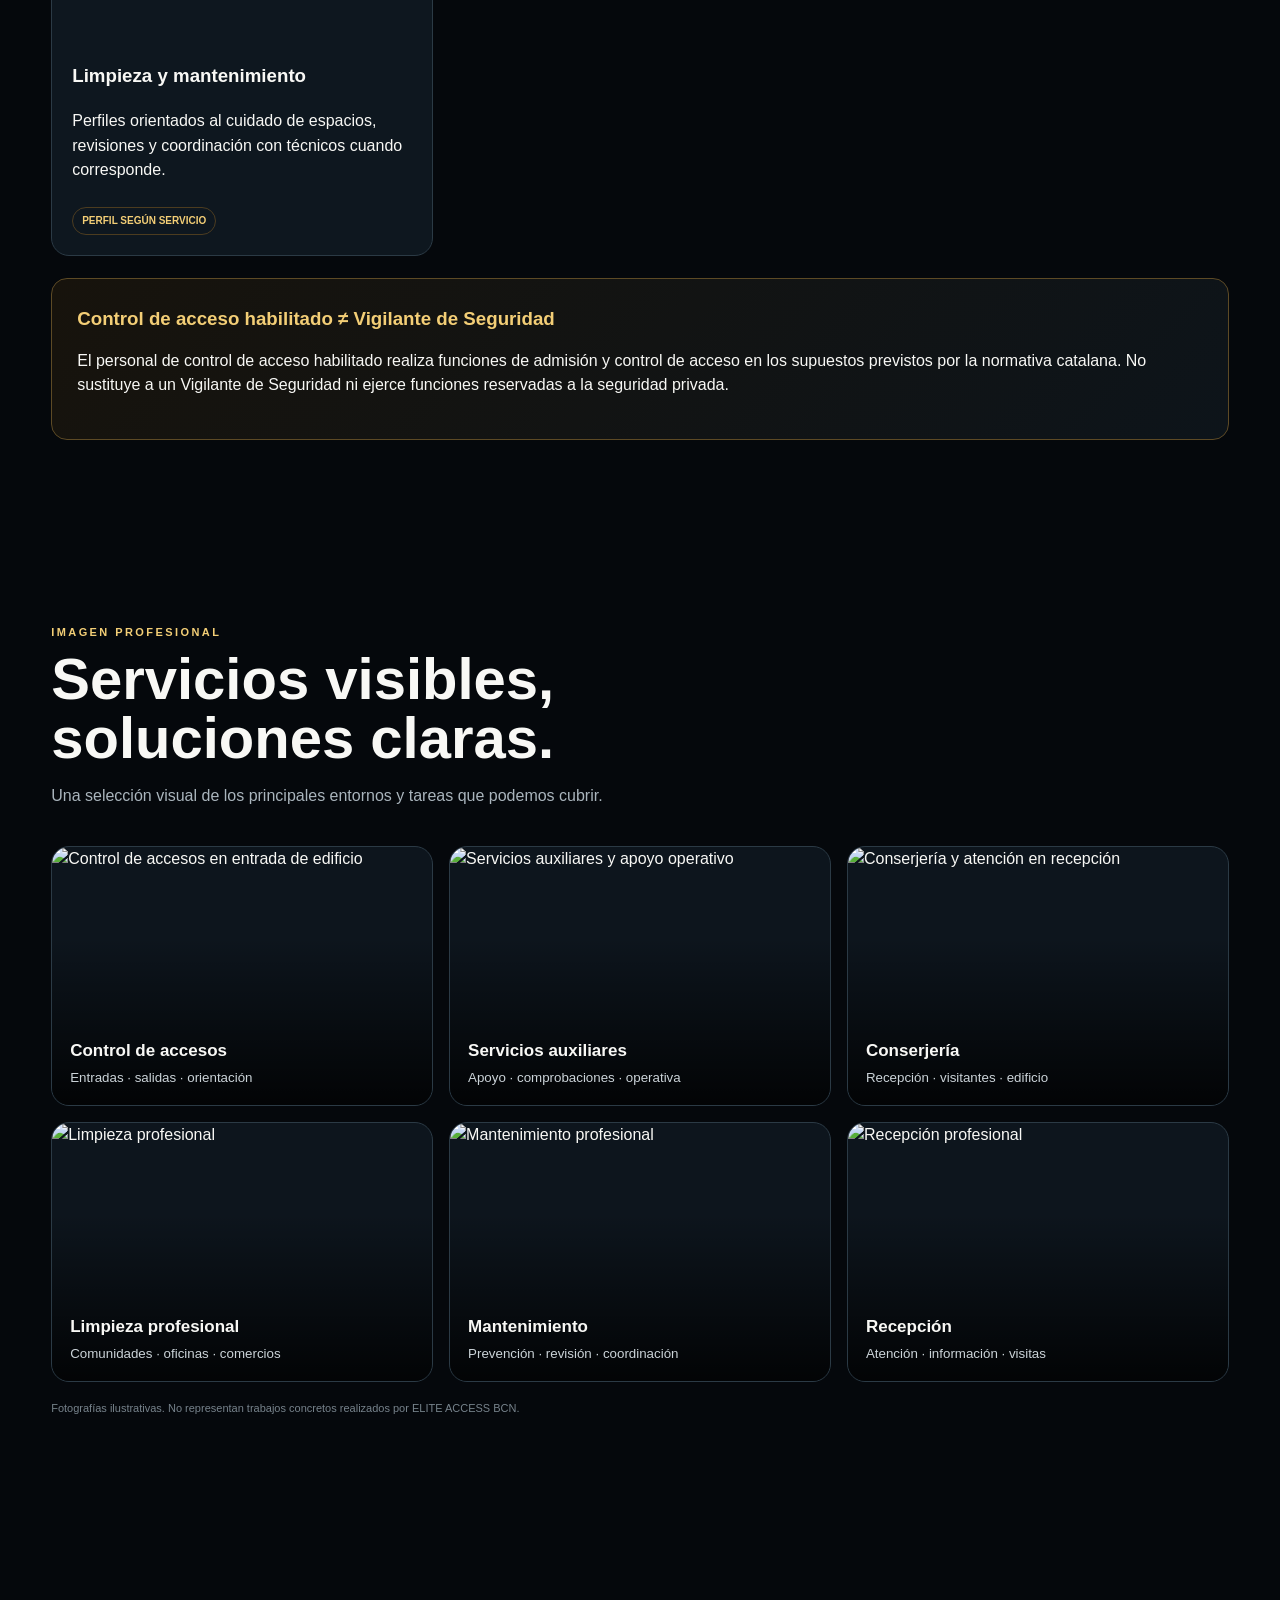
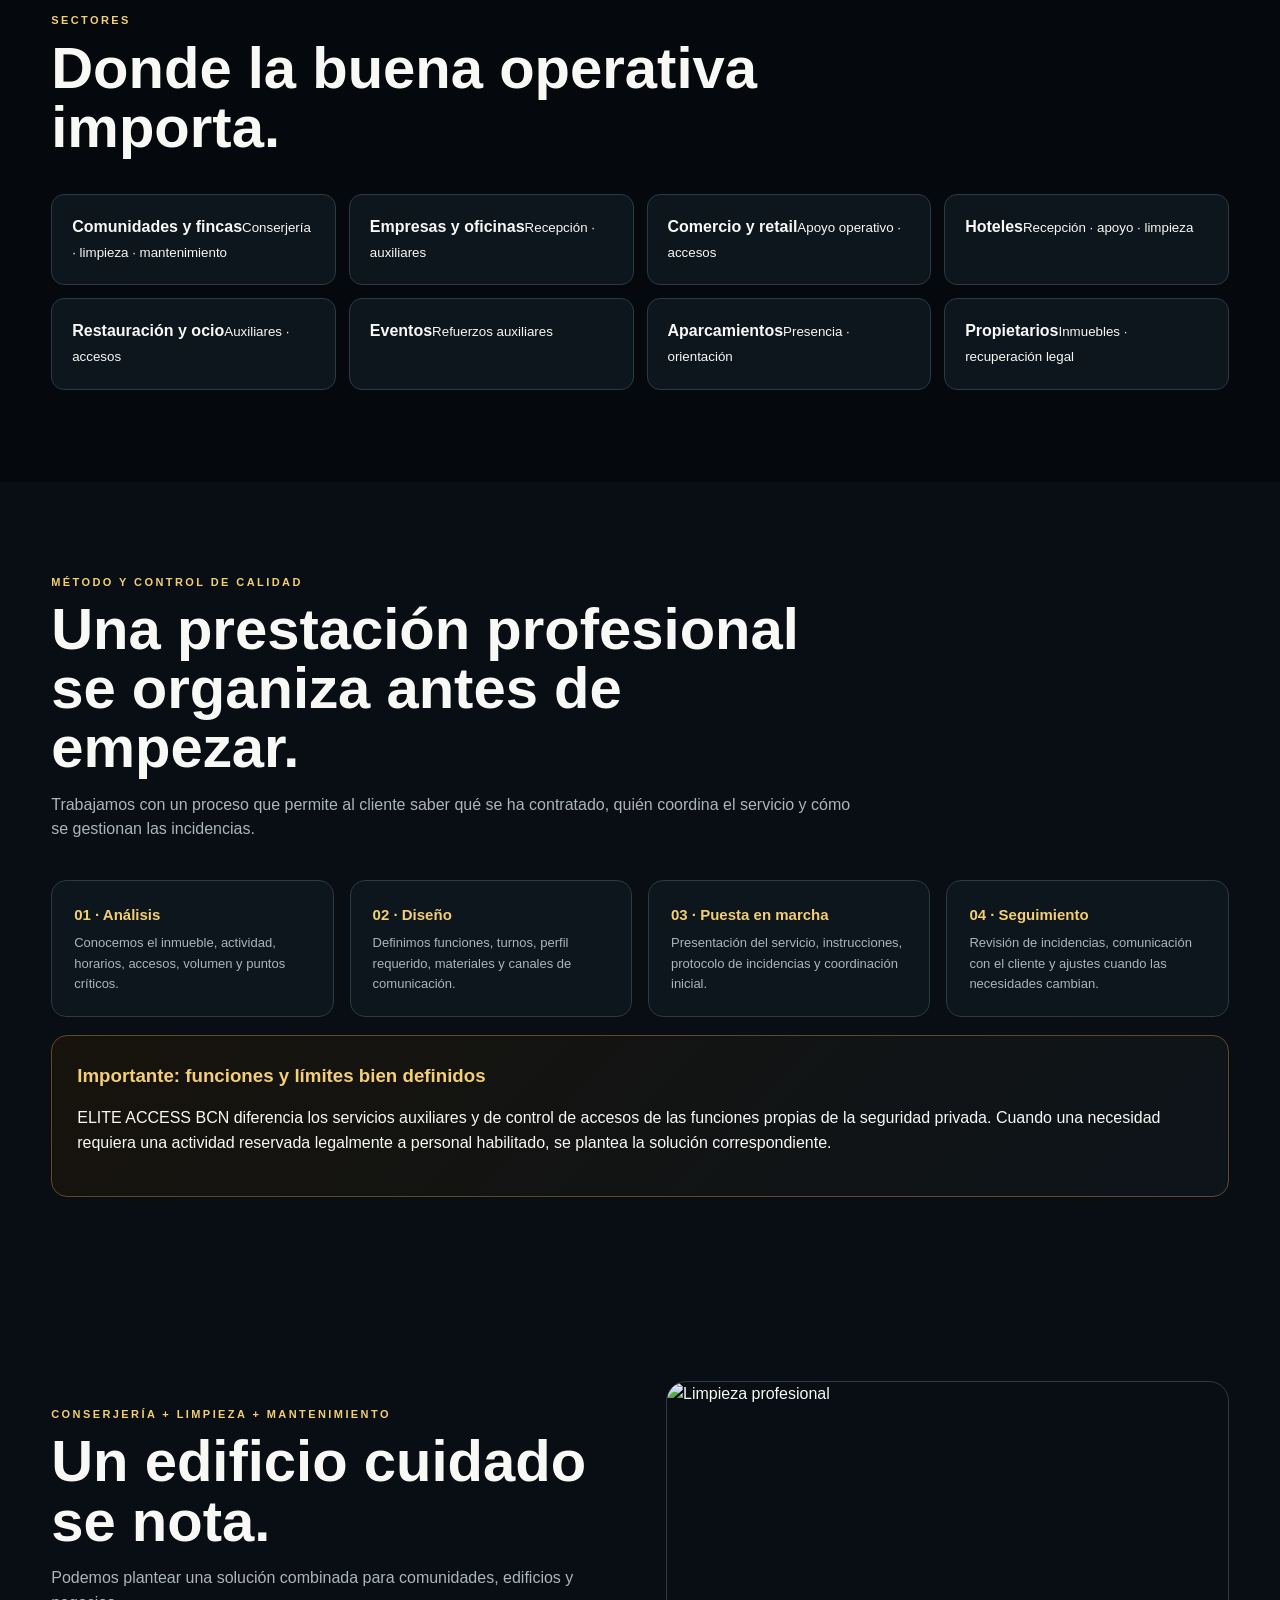
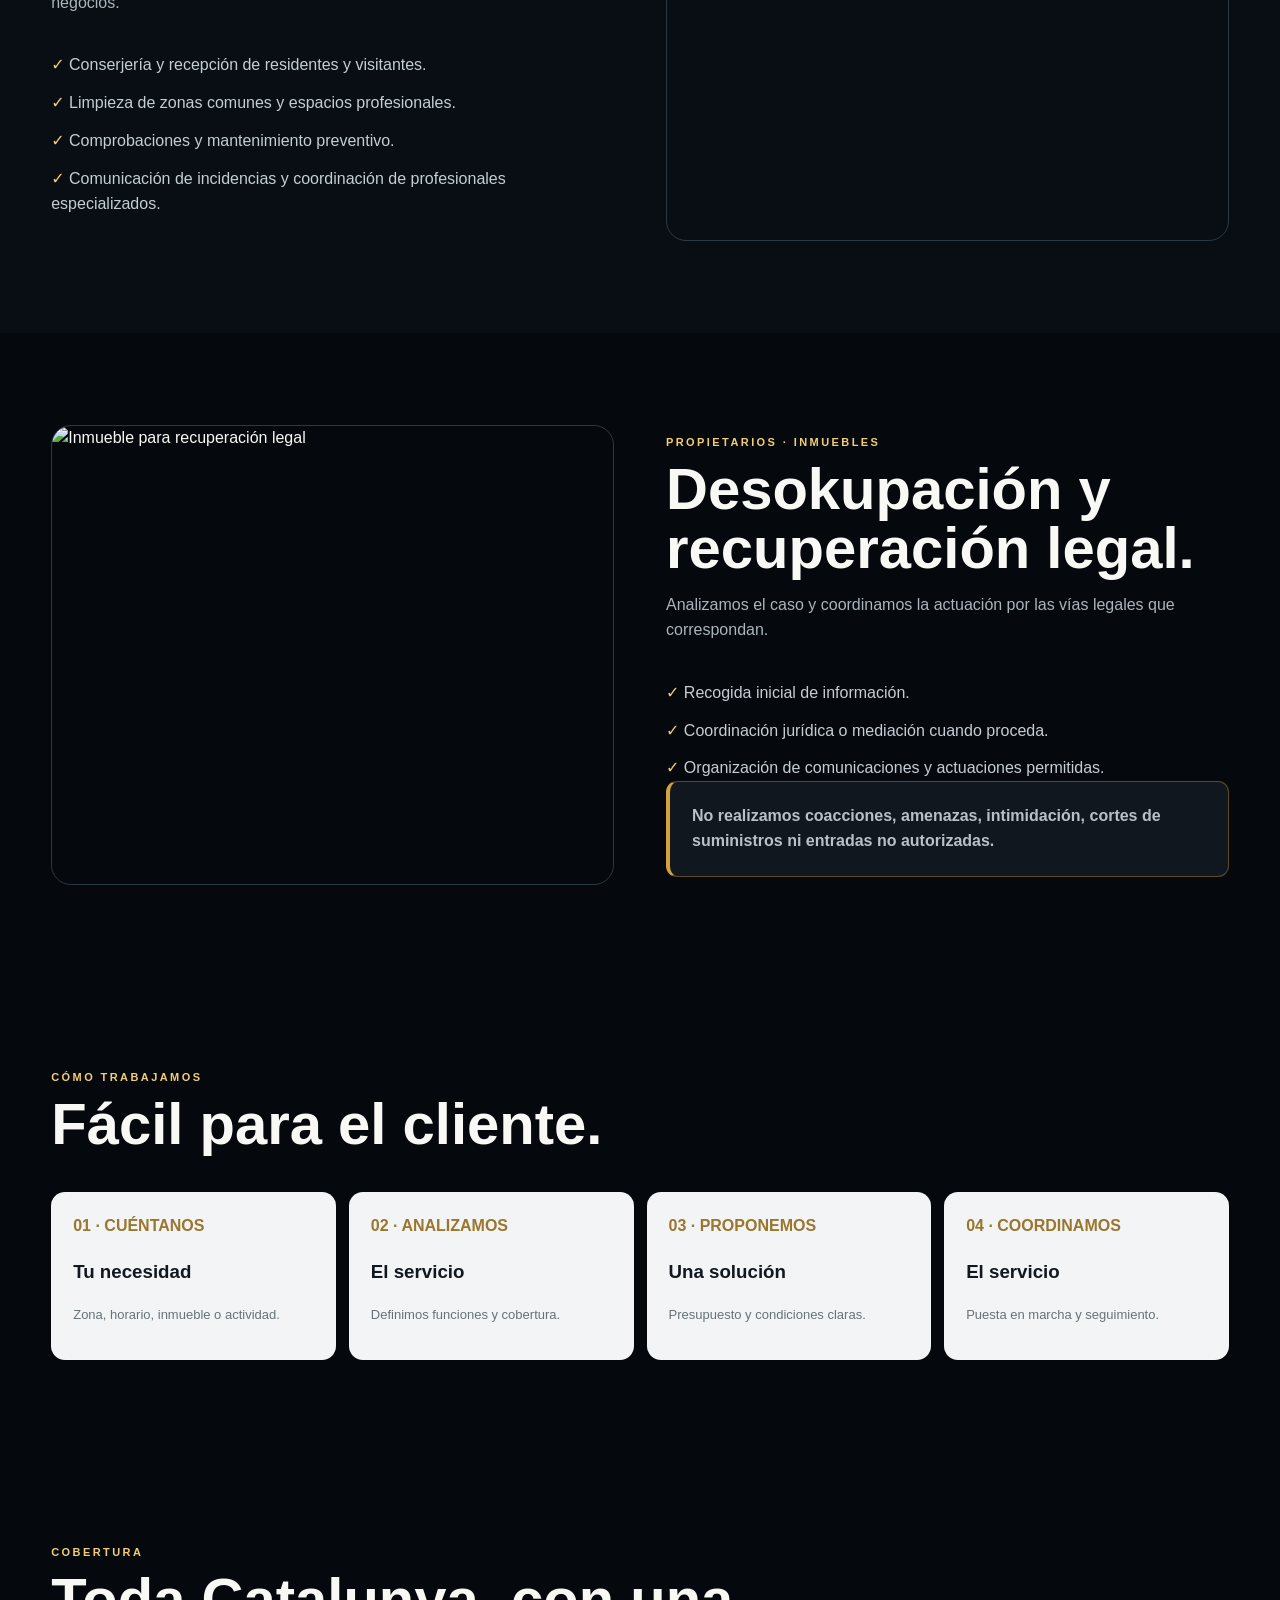
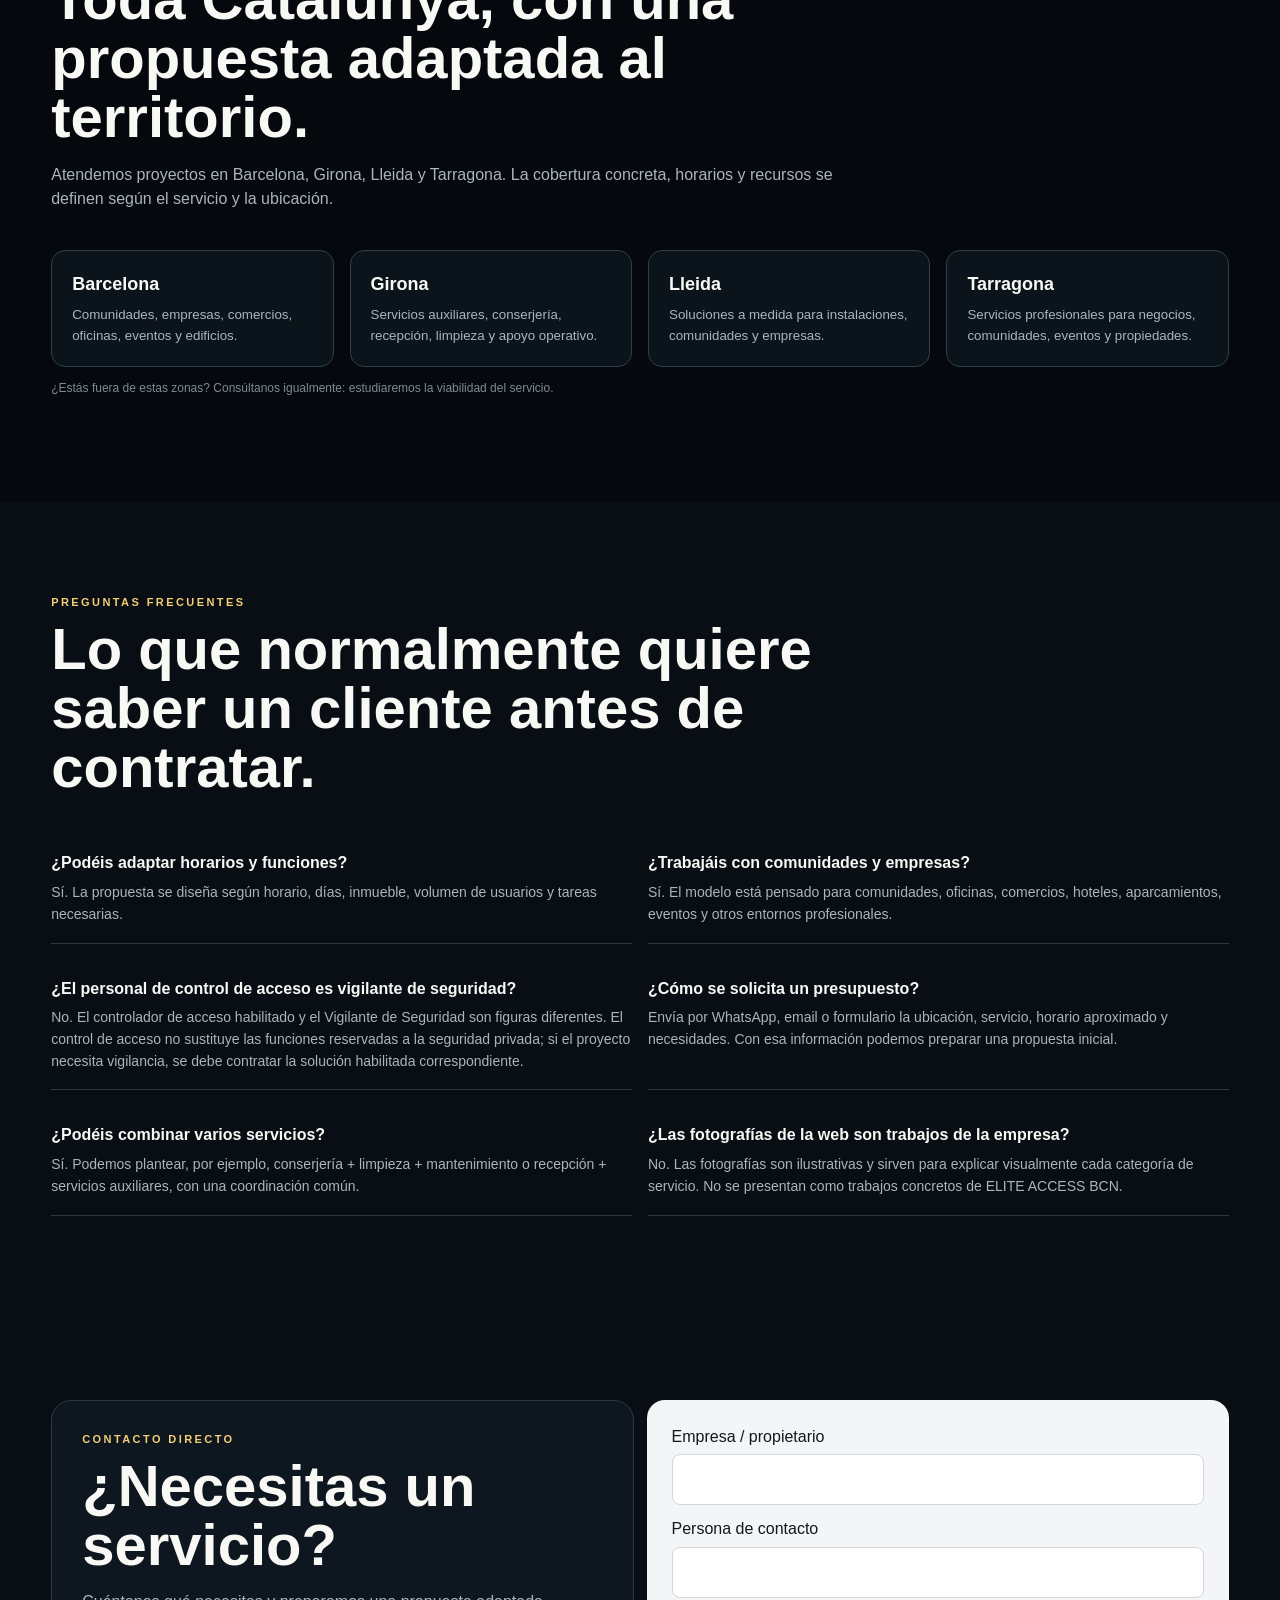
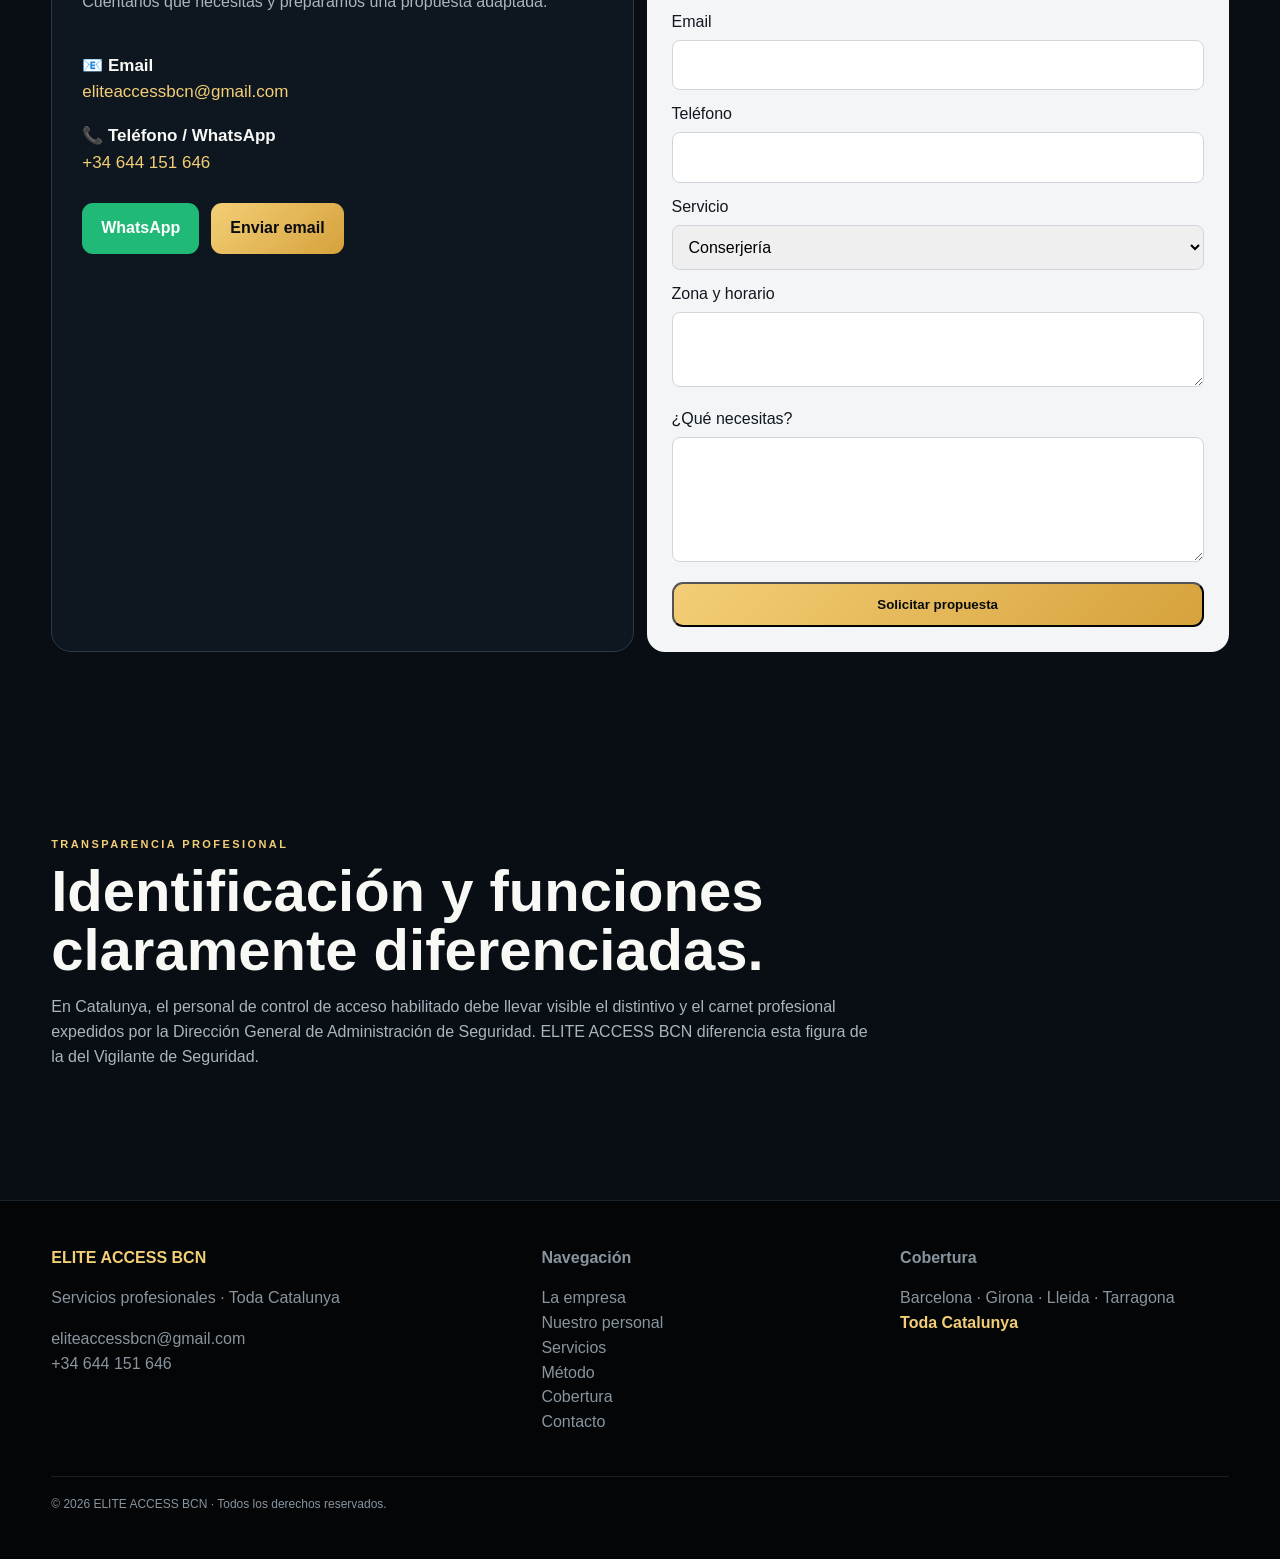
==== commit b5b08d8f: "Add files via upload" ====
--- a/index.html
+++ b/index.html
@@ -1,6 +1,7 @@
-<!doctype html><html lang="es"><head><meta charset="utf-8"><meta name="viewport" content="width=device-width,initial-scale=1">
-<title>ELITE ACCESS BCN | Servicios profesionales en toda Catalunya</title>
-<meta name="description" content="ELITE ACCESS BCN: servicios auxiliares, conserjería, limpieza, mantenimiento, control de accesos, recepción, eventos y recuperación legal de inmuebles en toda Catalunya.">
+<!DOCTYPE html>
+<html lang="es"><head><meta charset="utf-8"/><meta content="width=device-width,initial-scale=1" name="viewport"/>
+<title>ELITE ACCESS BCN | Servicios auxiliares y soluciones integrales en Catalunya</title>
+<meta content="ELITE ACCESS BCN ofrece control de accesos, servicios auxiliares, conserjería, recepción, limpieza, mantenimiento, eventos y recuperación legal de inmuebles en toda Catalunya. Soluciones a medida para empresas, comunidades, comercios y propietarios." name="description"/>
 <style>
 :root{--bg:#05080c;--panel:#0c141b;--gold:#d6a23c;--gold2:#f3ce76;--white:#f8f8f5;--muted:#aab5bd;--line:#2b3a45;--green:#20b978}
 *{box-sizing:border-box}html{scroll-behavior:smooth}body{margin:0;background:var(--bg);color:var(--white);font-family:Arial,system-ui,sans-serif;line-height:1.55}a{text-decoration:none;color:inherit}.wrap{width:min(1180px,92%);margin:auto}
@@ -19,19 +20,42 @@
 .gallery{display:grid;grid-template-columns:repeat(3,1fr);gap:16px}.gallery-card{position:relative;height:260px;overflow:hidden;border-radius:18px;border:1px solid var(--line);background:#0d151d}.gallery-card img{width:100%;height:100%;object-fit:cover;display:block;transition:transform .45s}.gallery-card:hover img{transform:scale(1.04)}.gallery-card:after{content:"";position:absolute;inset:0;background:linear-gradient(180deg,transparent 35%,rgba(0,0,0,.82))}.gallery-card div{position:absolute;z-index:2;left:18px;bottom:16px}.gallery-card b{display:block;font-size:17px}.gallery-card small{color:#cbd3d8}
 @media(max-width:900px){.gallery{grid-template-columns:1fr 1fr}.hero-brand img{width:190px;height:190px}.hero-brand .brand-frame{width:210px;height:210px}}
 @media(max-width:600px){.gallery{grid-template-columns:1fr}.gallery-card{height:220px}.hero-brand{margin-bottom:20px}.hero-brand img{width:170px;height:170px}.hero-brand .brand-frame{width:190px;height:190px;border-radius:22px}}
-</style></head><body>
-<header><div class="wrap nav"><a class="brand" href="#inicio"><img src="[data-uri]" alt="ELITE ACCESS BCN"><span>ELITE ACCESS BCN</span></a><nav class="menu" id="menu"><a href="#inicio">Inicio</a><a href="#empresa">La empresa</a><a href="#servicios">Servicios</a><a href="#sectores">Sectores</a><a href="#desokupacion">Desokupación</a><a href="#contacto">Contacto</a><a class="cta" href="#contacto">Solicitar propuesta</a></nav><button class="hamb" id="hamb">☰</button></div></header>
+
+/* V8 - estructura corporativa, profundidad y presentación profesional */
+.company-grid,.team-grid,.quality-grid,.coverage-grid,.detail-grid,.faq-grid{display:grid;gap:16px}.company-grid{grid-template-columns:1.15fr .85fr}.team-grid{grid-template-columns:repeat(3,1fr)}.quality-grid{grid-template-columns:repeat(4,1fr)}.coverage-grid{grid-template-columns:repeat(4,1fr)}.detail-grid{grid-template-columns:repeat(2,1fr)}.faq-grid{grid-template-columns:1fr 1fr}.info-card{background:#0e171f;border:1px solid var(--line);border-radius:16px;padding:25px}.info-card h3{margin:8px 0 8px;font-size:21px}.info-card p{color:var(--muted);font-size:14px;margin:0}.kicker{color:var(--gold2);font-size:11px;font-weight:900;letter-spacing:.16em}.team-card{overflow:hidden;background:#0e171f;border:1px solid var(--line);border-radius:18px}.team-card img{width:100%;height:250px;object-fit:cover;display:block}.team-card .pad{padding:20px}.role{display:inline-block;margin-top:8px;padding:5px 9px;border:1px solid #4c3c1f;border-radius:999px;color:var(--gold2);font-size:10px;font-weight:900}.detail{background:#0b131a;border:1px solid var(--line);border-radius:16px;padding:22px}.detail h3{margin:0 0 10px}.detail ul{margin:0;padding-left:18px;color:#c4cdd3;font-size:14px}.detail li{margin:7px 0}.quality-card{padding:22px;border:1px solid var(--line);border-radius:15px;background:#0d151d}.quality-card b{display:block;color:var(--gold2);font-size:15px;margin-bottom:7px}.quality-card p{margin:0;color:var(--muted);font-size:13px}.coverage{border:1px solid var(--line);border-radius:18px;background:linear-gradient(135deg,#101a23,#0a1016);padding:30px}.province{padding:20px;border:1px solid #30404b;border-radius:14px;background:#0c141b}.province b{font-size:18px}.province small{display:block;color:var(--muted);margin-top:6px}.faq{border-bottom:1px solid var(--line);padding:17px 0}.faq b{display:block;margin-bottom:6px}.faq p{margin:0;color:var(--muted);font-size:14px}.callout{padding:25px;border:1px solid #5d4a25;border-radius:16px;background:linear-gradient(135deg,#17130c,#0d141a)}.callout h3{margin:0 0 7px;color:var(--gold2)}.hero-copy{max-width:850px}.hero-copy .lead{max-width:800px}.hero-badges{display:flex;flex-wrap:wrap;gap:9px;margin-top:18px}.hero-badges span{padding:8px 11px;border:1px solid #44515b;background:#071017b8;border-radius:999px;font-size:11px;color:#d9e0e4}.mini{font-size:12px;color:#7f8b94}.service:hover{transform:translateY(-2px);transition:.2s;box-shadow:0 12px 30px #0004}.service{transition:.2s}
+@media(max-width:950px){.company-grid,.detail-grid,.faq-grid{grid-template-columns:1fr}.team-grid{grid-template-columns:1fr 1fr}.quality-grid,.coverage-grid{grid-template-columns:1fr 1fr}}
+@media(max-width:600px){.team-grid,.quality-grid,.coverage-grid{grid-template-columns:1fr}.team-card img{height:230px}.info-card,.detail,.quality-card,.province,.coverage{padding:20px}}
+</style></style>
+<style>
+.control-profile{position:relative;overflow:hidden}
+.control-profile .profile-photo{position:relative}
+.control-profile .profile-photo img{display:block;width:100%;height:310px;object-fit:cover;object-position:center}
+.access-badge{position:absolute;right:18px;bottom:18px;width:205px;background:rgba(10,14,18,.96);border:1px solid #d7b45a;border-radius:12px;padding:12px;color:#fff;box-shadow:0 12px 30px rgba(0,0,0,.35)}
+.access-badge .badge-top{font-size:9px;letter-spacing:1.2px;color:#e6c86b;font-weight:800;margin-bottom:8px}
+.access-badge .badge-title{font-size:14px;font-weight:900;line-height:1.15}
+.access-badge .badge-sub{font-size:10px;color:#cbd1d6;margin-top:5px;line-height:1.3}
+.access-badge .badge-line{height:1px;background:rgba(215,180,90,.35);margin:9px 0}
+.access-badge .badge-foot{font-size:9px;color:#aeb7be;line-height:1.25}
+.team-card.control-profile{border:1px solid rgba(215,180,90,.5)}
+@media(max-width:700px){.control-profile .profile-photo img{height:280px}.access-badge{width:185px;right:12px;bottom:12px}}
+</style>
+</head><body>
+<header><div class="wrap nav"><a class="brand" href="#inicio"><img alt="ELITE ACCESS BCN" src="[data-uri]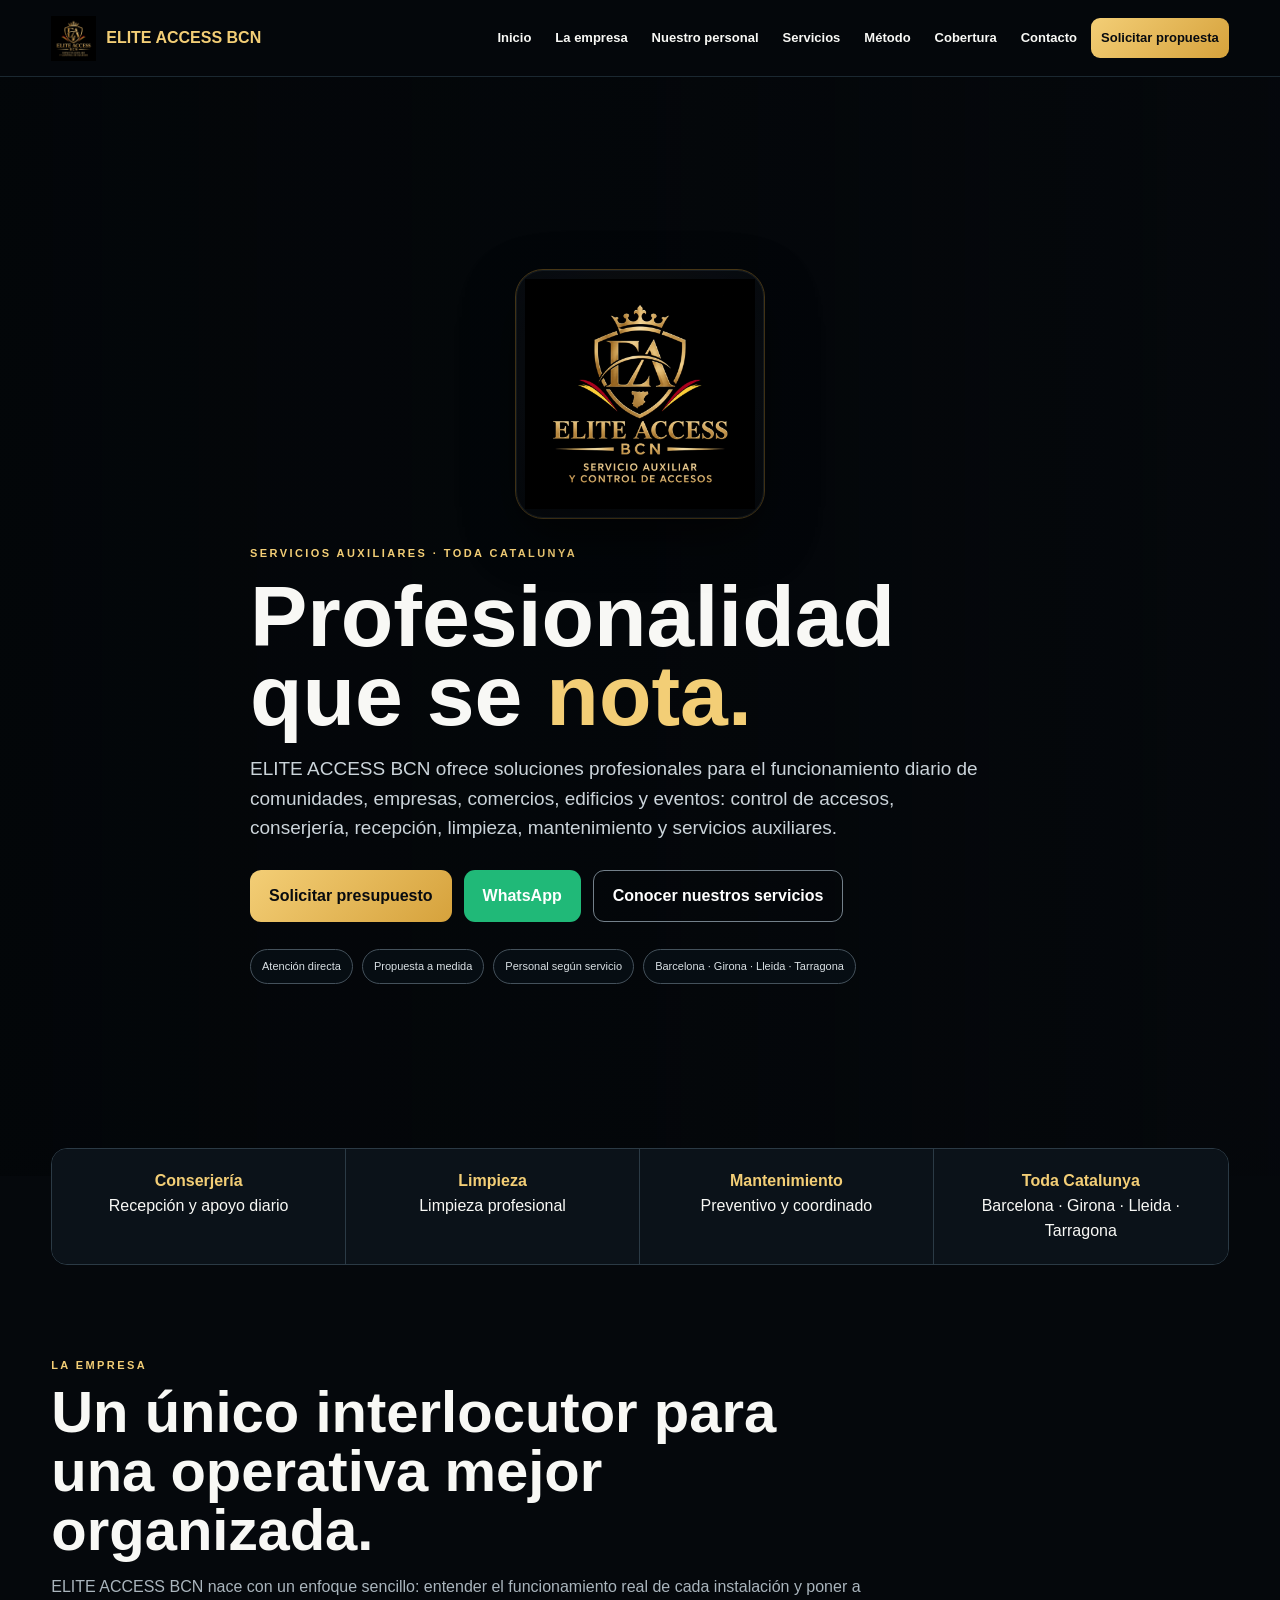
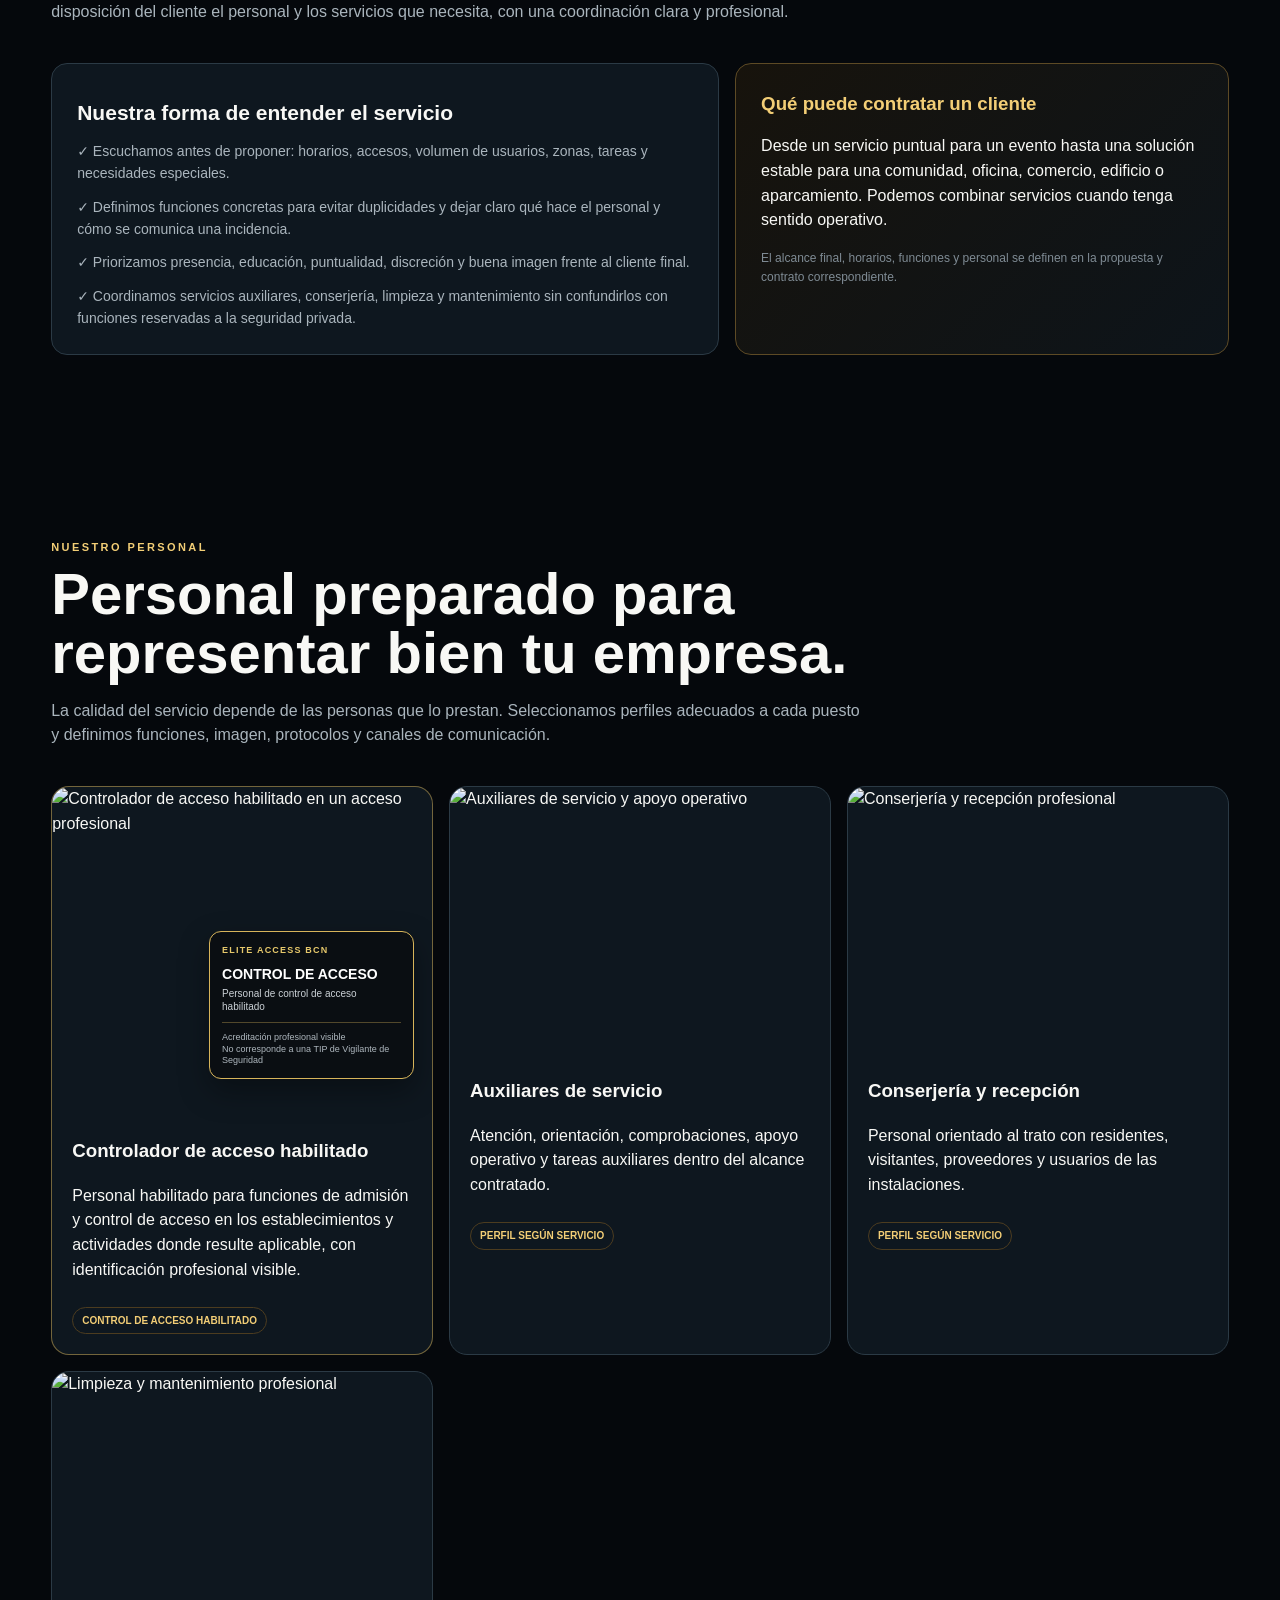
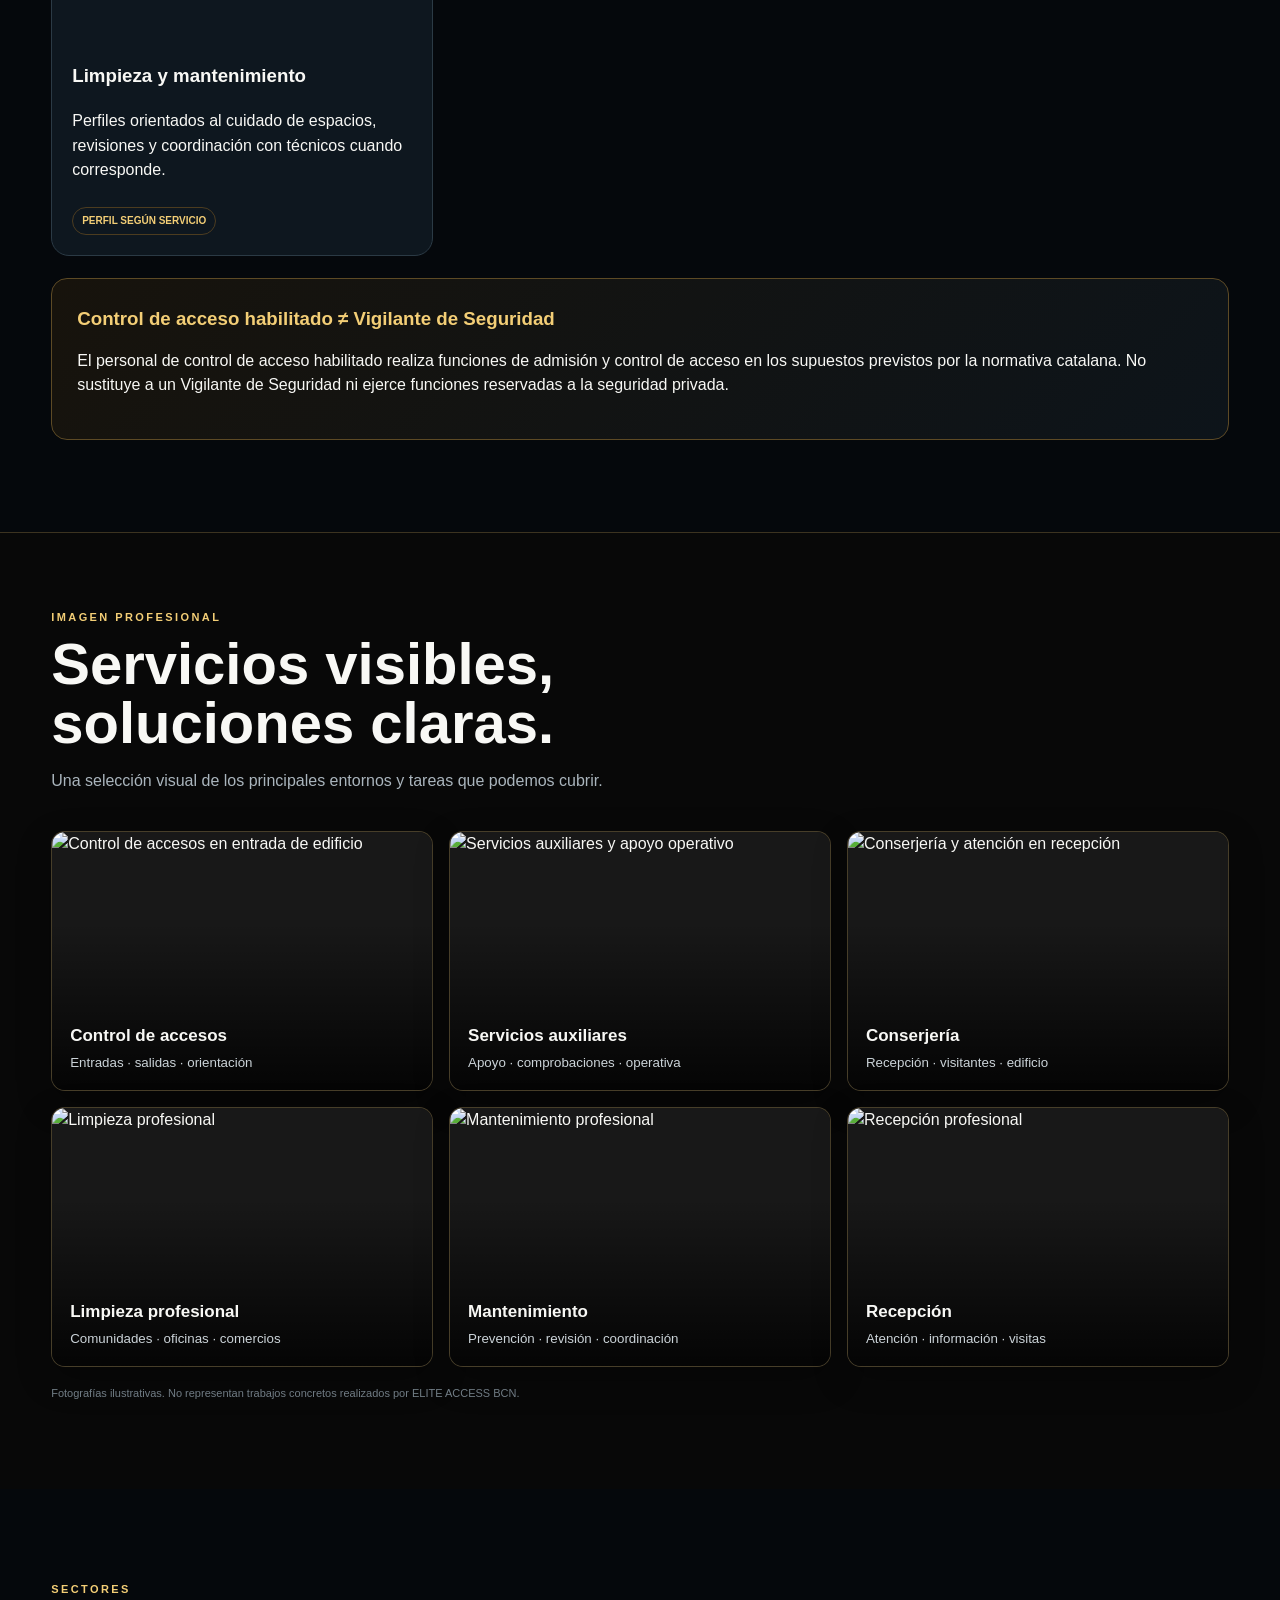
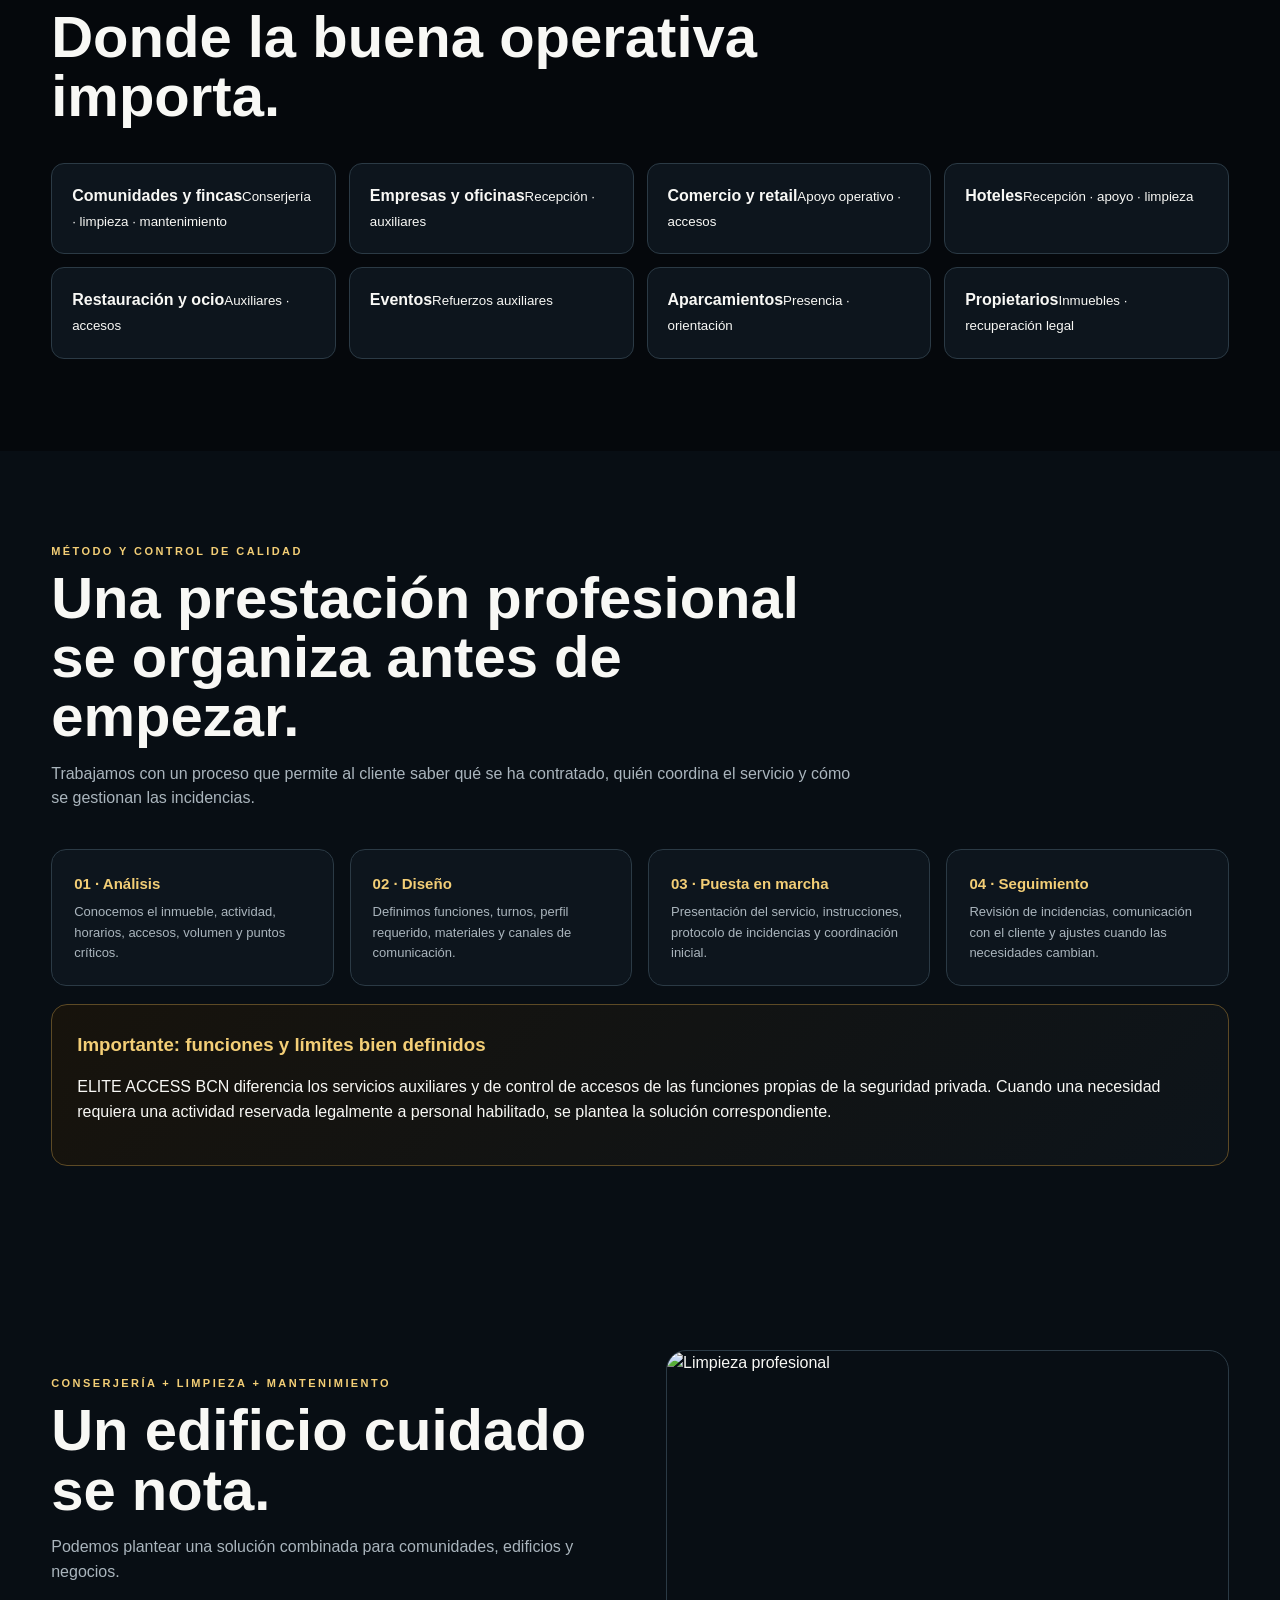
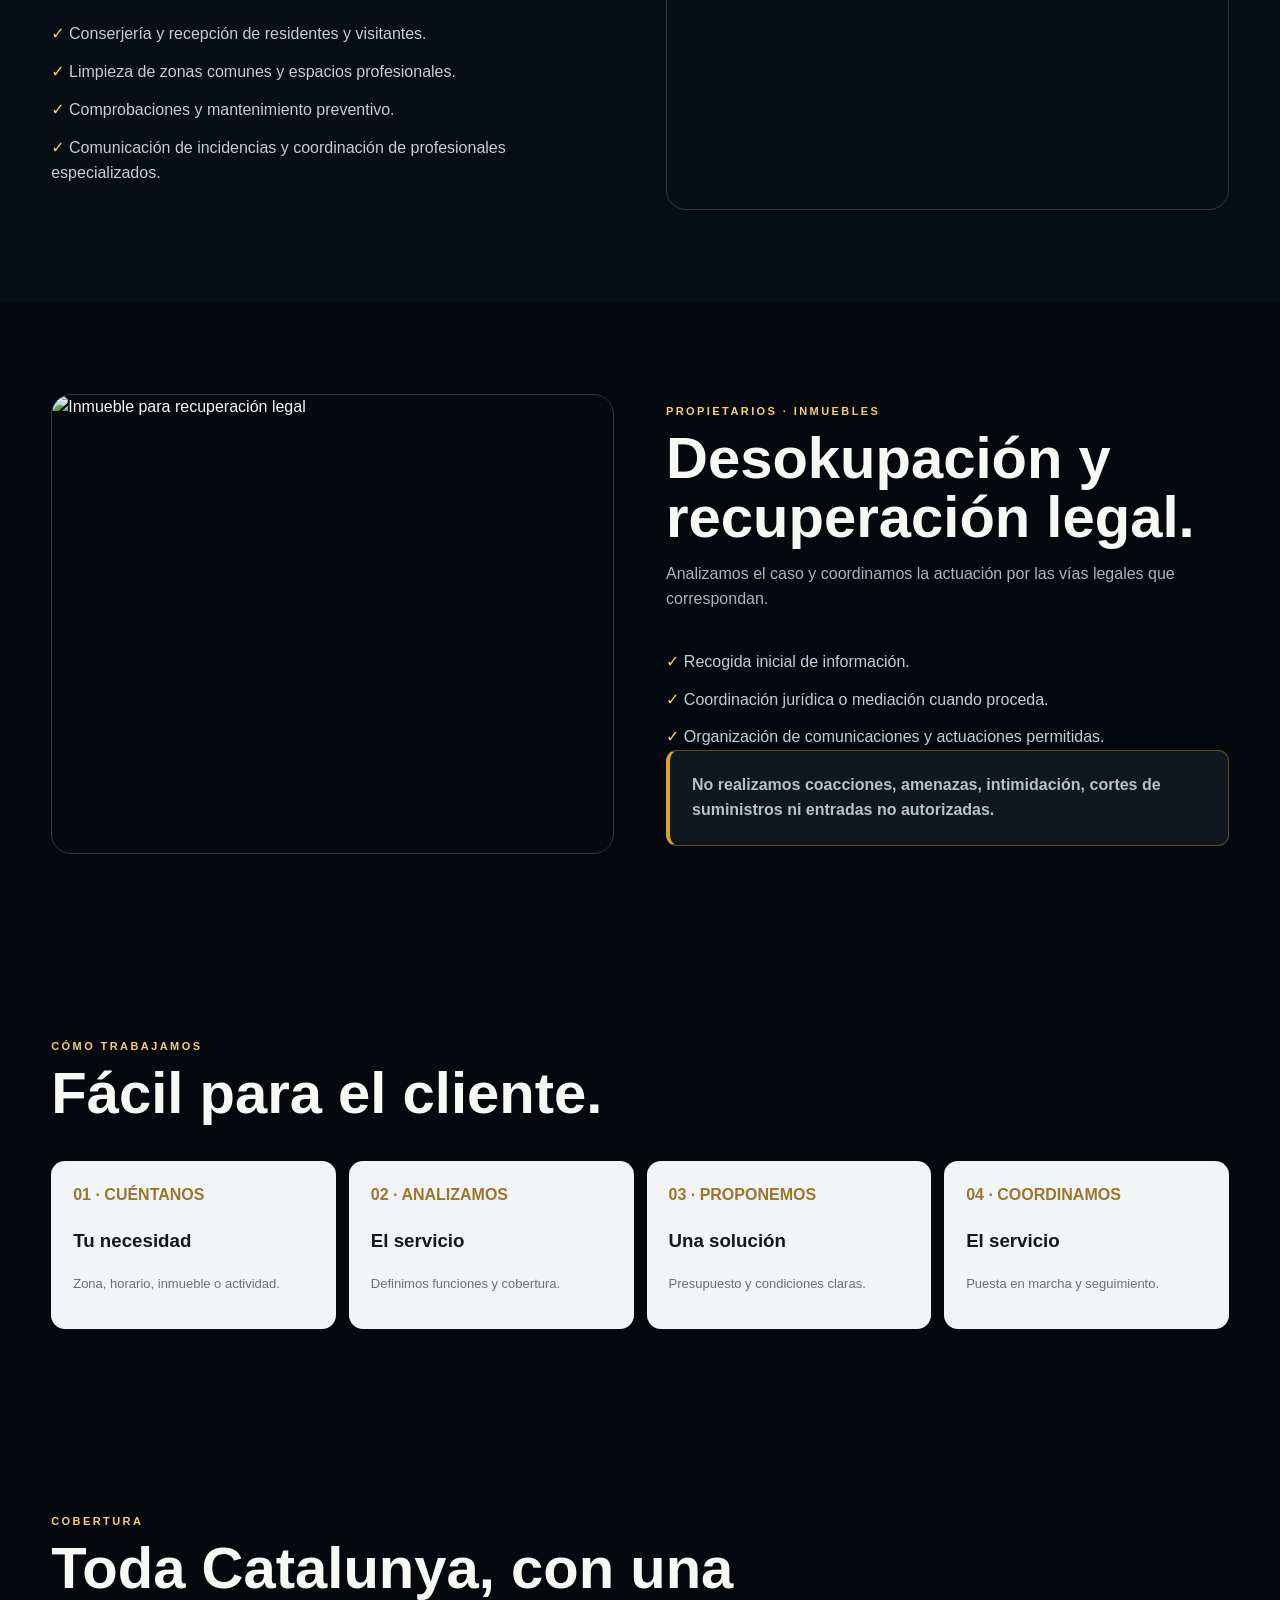
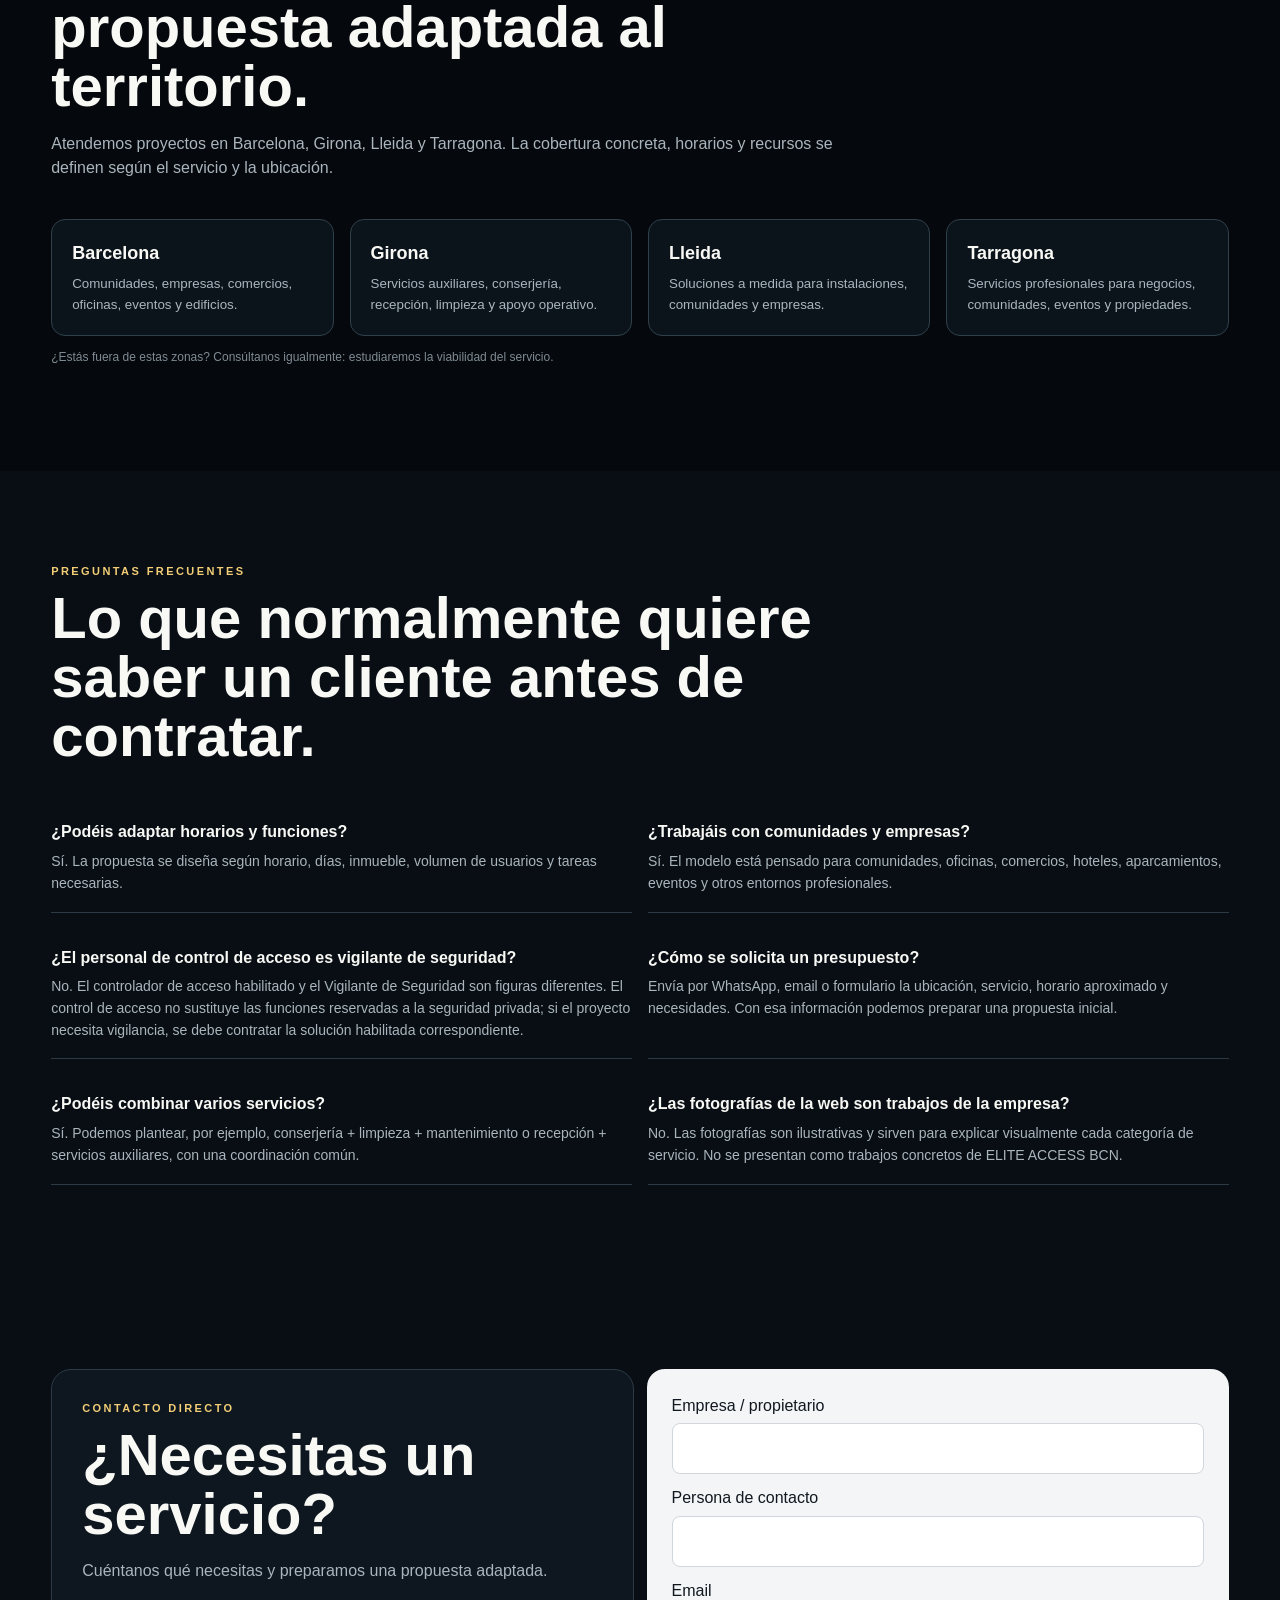
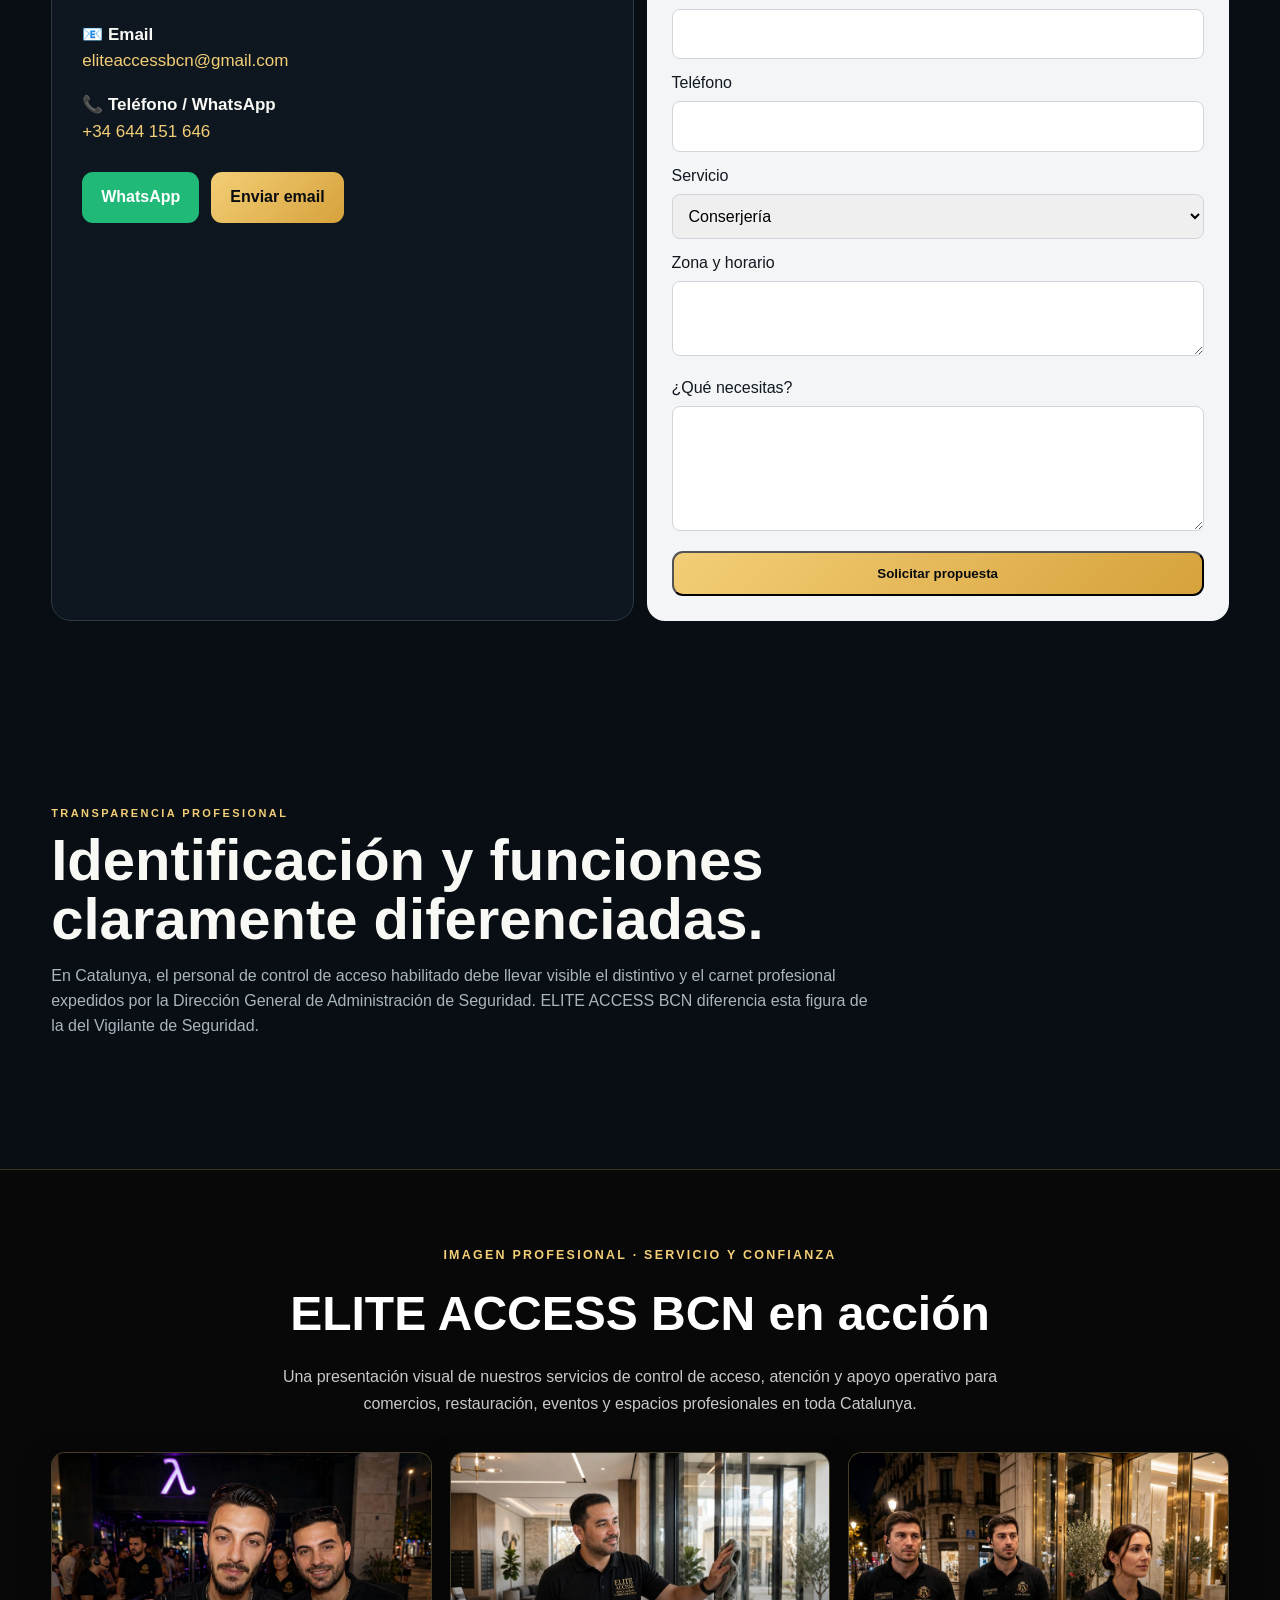
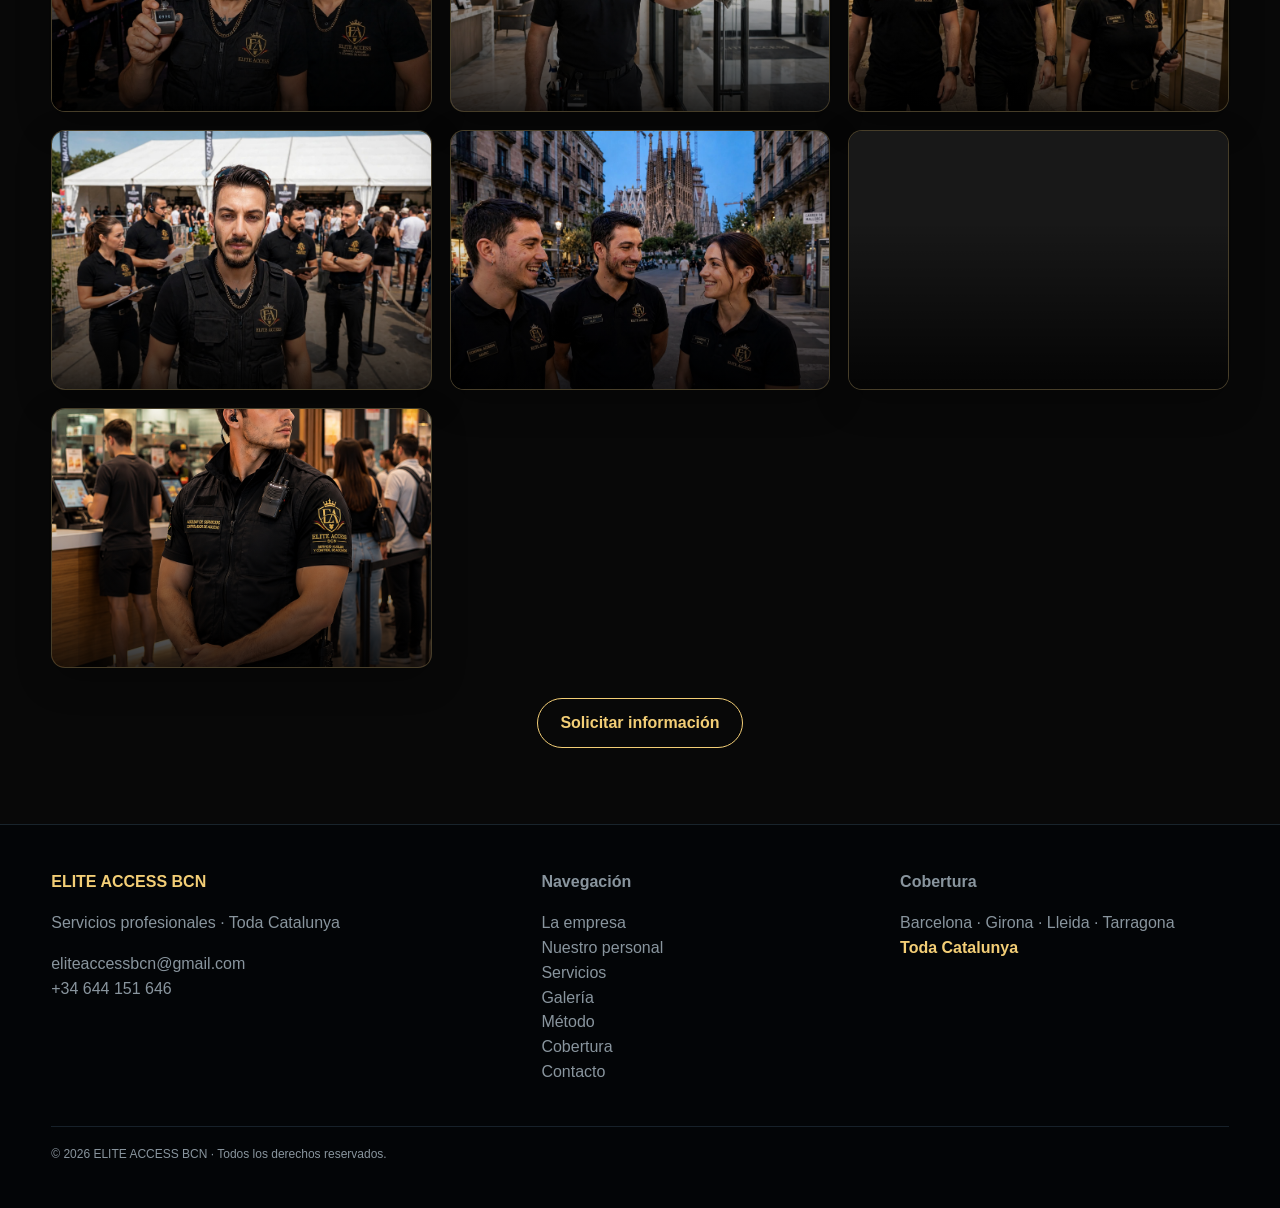
==== commit d1f53a5f: "Añadir galería profesional con 7 imágenes corporativas" ====
--- a/index.html
+++ b/index.html
@@ -25,6 +25,24 @@
 .company-grid,.team-grid,.quality-grid,.coverage-grid,.detail-grid,.faq-grid{display:grid;gap:16px}.company-grid{grid-template-columns:1.15fr .85fr}.team-grid{grid-template-columns:repeat(3,1fr)}.quality-grid{grid-template-columns:repeat(4,1fr)}.coverage-grid{grid-template-columns:repeat(4,1fr)}.detail-grid{grid-template-columns:repeat(2,1fr)}.faq-grid{grid-template-columns:1fr 1fr}.info-card{background:#0e171f;border:1px solid var(--line);border-radius:16px;padding:25px}.info-card h3{margin:8px 0 8px;font-size:21px}.info-card p{color:var(--muted);font-size:14px;margin:0}.kicker{color:var(--gold2);font-size:11px;font-weight:900;letter-spacing:.16em}.team-card{overflow:hidden;background:#0e171f;border:1px solid var(--line);border-radius:18px}.team-card img{width:100%;height:250px;object-fit:cover;display:block}.team-card .pad{padding:20px}.role{display:inline-block;margin-top:8px;padding:5px 9px;border:1px solid #4c3c1f;border-radius:999px;color:var(--gold2);font-size:10px;font-weight:900}.detail{background:#0b131a;border:1px solid var(--line);border-radius:16px;padding:22px}.detail h3{margin:0 0 10px}.detail ul{margin:0;padding-left:18px;color:#c4cdd3;font-size:14px}.detail li{margin:7px 0}.quality-card{padding:22px;border:1px solid var(--line);border-radius:15px;background:#0d151d}.quality-card b{display:block;color:var(--gold2);font-size:15px;margin-bottom:7px}.quality-card p{margin:0;color:var(--muted);font-size:13px}.coverage{border:1px solid var(--line);border-radius:18px;background:linear-gradient(135deg,#101a23,#0a1016);padding:30px}.province{padding:20px;border:1px solid #30404b;border-radius:14px;background:#0c141b}.province b{font-size:18px}.province small{display:block;color:var(--muted);margin-top:6px}.faq{border-bottom:1px solid var(--line);padding:17px 0}.faq b{display:block;margin-bottom:6px}.faq p{margin:0;color:var(--muted);font-size:14px}.callout{padding:25px;border:1px solid #5d4a25;border-radius:16px;background:linear-gradient(135deg,#17130c,#0d141a)}.callout h3{margin:0 0 7px;color:var(--gold2)}.hero-copy{max-width:850px}.hero-copy .lead{max-width:800px}.hero-badges{display:flex;flex-wrap:wrap;gap:9px;margin-top:18px}.hero-badges span{padding:8px 11px;border:1px solid #44515b;background:#071017b8;border-radius:999px;font-size:11px;color:#d9e0e4}.mini{font-size:12px;color:#7f8b94}.service:hover{transform:translateY(-2px);transition:.2s;box-shadow:0 12px 30px #0004}.service{transition:.2s}
 @media(max-width:950px){.company-grid,.detail-grid,.faq-grid{grid-template-columns:1fr}.team-grid{grid-template-columns:1fr 1fr}.quality-grid,.coverage-grid{grid-template-columns:1fr 1fr}}
 @media(max-width:600px){.team-grid,.quality-grid,.coverage-grid{grid-template-columns:1fr}.team-card img{height:230px}.info-card,.detail,.quality-card,.province,.coverage{padding:20px}}
+
+/* Galería profesional ELITE ACCESS BCN */
+.gallery-section{background:#080808;padding:76px 0;border-top:1px solid rgba(243,206,118,.22)}
+.gallery-heading{max-width:760px;margin:0 auto 34px;text-align:center}
+.gallery-heading .eyebrow{color:#f3ce76;text-transform:uppercase;letter-spacing:.18em;font-size:.78rem;font-weight:700}
+.gallery-heading h2{color:#fff;font-size:clamp(2rem,4vw,3rem);margin:12px 0}
+.gallery-heading p{color:#c9c9c9;line-height:1.7;margin:0}
+.gallery-grid{display:grid;grid-template-columns:repeat(3,minmax(0,1fr));gap:18px}
+.gallery-card{margin:0;background:#111;border:1px solid rgba(243,206,118,.24);border-radius:14px;overflow:hidden;box-shadow:0 12px 34px rgba(0,0,0,.28)}
+.gallery-card img{display:block;width:100%;height:260px;object-fit:cover;background:#181818;transition:transform .35s ease}
+.gallery-card:hover img{transform:scale(1.035)}
+.gallery-card figcaption{padding:14px 16px;color:#f3ce76;font-size:.94rem;font-weight:600;letter-spacing:.02em}
+.gallery-cta{text-align:center;margin-top:30px}
+.gallery-cta a{display:inline-block;border:1px solid #f3ce76;color:#f3ce76;border-radius:999px;padding:12px 22px;text-decoration:none;font-weight:700}
+.gallery-cta a:hover{background:#f3ce76;color:#080808}
+@media(max-width:900px){.gallery-grid{grid-template-columns:repeat(2,minmax(0,1fr))}.gallery-card img{height:230px}}
+@media(max-width:560px){.gallery-section{padding:54px 0}.gallery-grid{grid-template-columns:1fr;gap:14px}.gallery-card img{height:auto;aspect-ratio:4/3}.gallery-card figcaption{padding:12px 14px}}
+
 </style></style>
 <style>
 .control-profile{position:relative;overflow:hidden}
@@ -56,6 +74,27 @@
 <section id="desokupacion"><div class="wrap two"><img alt="Inmueble para recuperación legal" class="featureimg" src="https://images.unsplash.com/photo-1560518883-ce09059eeffa?auto=format&amp;fit=crop&amp;w=1200&amp;q=85"/><div><div class="eyebrow">PROPIETARIOS · INMUEBLES</div><div class="head"><h2>Desokupación y recuperación legal.</h2><p>Analizamos el caso y coordinamos la actuación por las vías legales que correspondan.</p></div><div class="checks"><div class="check"><b>✓</b> Recogida inicial de información.</div><div class="check"><b>✓</b> Coordinación jurídica o mediación cuando proceda.</div><div class="check"><b>✓</b> Organización de comunicaciones y actuaciones permitidas.</div></div><div class="notice"><strong>No realizamos coacciones, amenazas, intimidación, cortes de suministros ni entradas no autorizadas.</strong></div></div></div></section>
 <section><div class="wrap"><div class="head"><div class="eyebrow">CÓMO TRABAJAMOS</div><h2>Fácil para el cliente.</h2></div><div class="steps"><div class="step"><b>01 · CUÉNTANOS</b><h3>Tu necesidad</h3><p>Zona, horario, inmueble o actividad.</p></div><div class="step"><b>02 · ANALIZAMOS</b><h3>El servicio</h3><p>Definimos funciones y cobertura.</p></div><div class="step"><b>03 · PROPONEMOS</b><h3>Una solución</h3><p>Presupuesto y condiciones claras.</p></div><div class="step"><b>04 · COORDINAMOS</b><h3>El servicio</h3><p>Puesta en marcha y seguimiento.</p></div></div></div></section>
 <section id="cobertura"><div class="wrap"><div class="head"><div class="eyebrow">COBERTURA</div><h2>Toda Catalunya, con una propuesta adaptada al territorio.</h2><p>Atendemos proyectos en Barcelona, Girona, Lleida y Tarragona. La cobertura concreta, horarios y recursos se definen según el servicio y la ubicación.</p></div><div class="coverage-grid"><div class="province"><b>Barcelona</b><small>Comunidades, empresas, comercios, oficinas, eventos y edificios.</small></div><div class="province"><b>Girona</b><small>Servicios auxiliares, conserjería, recepción, limpieza y apoyo operativo.</small></div><div class="province"><b>Lleida</b><small>Soluciones a medida para instalaciones, comunidades y empresas.</small></div><div class="province"><b>Tarragona</b><small>Servicios profesionales para negocios, comunidades, eventos y propiedades.</small></div></div><p class="mini">¿Estás fuera de estas zonas? Consúltanos igualmente: estudiaremos la viabilidad del servicio.</p></div></section><section class="dark"><div class="wrap"><div class="head"><div class="eyebrow">PREGUNTAS FRECUENTES</div><h2>Lo que normalmente quiere saber un cliente antes de contratar.</h2></div><div class="faq-grid"><div class="faq"><b>¿Podéis adaptar horarios y funciones?</b><p>Sí. La propuesta se diseña según horario, días, inmueble, volumen de usuarios y tareas necesarias.</p></div><div class="faq"><b>¿Trabajáis con comunidades y empresas?</b><p>Sí. El modelo está pensado para comunidades, oficinas, comercios, hoteles, aparcamientos, eventos y otros entornos profesionales.</p></div><div class="faq"><b>¿El personal de control de acceso es vigilante de seguridad?</b><p>No. El controlador de acceso habilitado y el Vigilante de Seguridad son figuras diferentes. El control de acceso no sustituye las funciones reservadas a la seguridad privada; si el proyecto necesita vigilancia, se debe contratar la solución habilitada correspondiente.</p></div><div class="faq"><b>¿Cómo se solicita un presupuesto?</b><p>Envía por WhatsApp, email o formulario la ubicación, servicio, horario aproximado y necesidades. Con esa información podemos preparar una propuesta inicial.</p></div><div class="faq"><b>¿Podéis combinar varios servicios?</b><p>Sí. Podemos plantear, por ejemplo, conserjería + limpieza + mantenimiento o recepción + servicios auxiliares, con una coordinación común.</p></div><div class="faq"><b>¿Las fotografías de la web son trabajos de la empresa?</b><p>No. Las fotografías son ilustrativas y sirven para explicar visualmente cada categoría de servicio. No se presentan como trabajos concretos de ELITE ACCESS BCN.</p></div></div></div></section><section class="dark" id="contacto"><div class="wrap contact"><div class="box"><div class="eyebrow">CONTACTO DIRECTO</div><div class="head"><h2>¿Necesitas un servicio?</h2><p>Cuéntanos qué necesitas y preparamos una propuesta adaptada.</p></div><div class="contactline">📧 <b>Email</b><br/><a href="mailto:eliteaccessbcn@gmail.com">eliteaccessbcn@gmail.com</a></div><div class="contactline">📞 <b>Teléfono / WhatsApp</b><br/><a href="tel:+34644151646">+34 644 151 646</a></div><div class="actions"><a class="btn green" href="https://wa.me/34644151646" target="_blank">WhatsApp</a><a class="btn" href="mailto:eliteaccessbcn@gmail.com?subject=Solicitud%20de%20propuesta%20ELITE%20ACCESS%20BCN">Enviar email</a></div></div><form action="mailto:eliteaccessbcn@gmail.com" enctype="text/plain" method="post"><label>Empresa / propietario<input name="empresa" required=""/></label><label>Persona de contacto<input name="nombre" required=""/></label><label>Email<input name="email" required="" type="email"/></label><label>Teléfono<input name="telefono"/></label><label>Servicio<select name="servicio"><option>Conserjería</option><option>Limpieza</option><option>Mantenimiento</option><option>Servicios auxiliares</option><option>Control de accesos</option><option>Recepción</option><option>Eventos / refuerzos</option><option>Desokupación / recuperación legal</option><option>Otro</option></select></label><label>Zona y horario<textarea name="zona" rows="2"></textarea></label><label>¿Qué necesitas?<textarea name="mensaje" rows="4"></textarea></label><button class="btn" type="submit">Solicitar propuesta</button></form></div></section>
-<section class="dark"><div class="wrap"><div class="head"><div class="eyebrow">TRANSPARENCIA PROFESIONAL</div><h2>Identificación y funciones claramente diferenciadas.</h2><p>En Catalunya, el personal de control de acceso habilitado debe llevar visible el distintivo y el carnet profesional expedidos por la Dirección General de Administración de Seguridad. ELITE ACCESS BCN diferencia esta figura de la del Vigilante de Seguridad.</p></div></div></section></main><footer><div class="wrap foot"><div><b style="color:#f3ce76">ELITE ACCESS BCN</b><p>Servicios profesionales · Toda Catalunya</p><p>eliteaccessbcn@gmail.com<br/>+34 644 151 646</p></div><div><b>Navegación</b><p><a href="#empresa">La empresa</a><br/><a href="#equipo">Nuestro personal</a><br/><a href="#servicios">Servicios</a><br/><a href="#metodo">Método</a><br/><a href="#cobertura">Cobertura</a><br/><a href="#contacto">Contacto</a><br/></p></div><div><b>Cobertura</b><p>Barcelona · Girona · Lleida · Tarragona<br/><strong style="color:#f3ce76">Toda Catalunya</strong></p></div></div><div class="wrap copy">© 2026 ELITE ACCESS BCN · Todos los derechos reservados.</div></footer>
+<section class="dark"><div class="wrap"><div class="head"><div class="eyebrow">TRANSPARENCIA PROFESIONAL</div><h2>Identificación y funciones claramente diferenciadas.</h2><p>En Catalunya, el personal de control de acceso habilitado debe llevar visible el distintivo y el carnet profesional expedidos por la Dirección General de Administración de Seguridad. ELITE ACCESS BCN diferencia esta figura de la del Vigilante de Seguridad.</p></div></div></section>
+<section class="gallery-section" id="galeria" aria-labelledby="gallery-title">
+  <div class="wrap">
+    <div class="gallery-heading">
+      <div class="eyebrow">Imagen profesional · Servicio y confianza</div>
+      <h2 id="gallery-title">ELITE ACCESS BCN en acción</h2>
+      <p>Una presentación visual de nuestros servicios de control de acceso, atención y apoyo operativo para comercios, restauración, eventos y espacios profesionales en toda Catalunya.</p>
+    </div>
+    <div class="gallery-grid">
+      <figure class="gallery-card"><img src="assets/840952379_1790847698780937_2694408092401932363_n.webp.jpg" alt="Personal y servicio profesional de control de acceso" loading="eager" decoding="async"><figcaption>Control de acceso profesional</figcaption></figure>
+      <figure class="gallery-card"><img src="assets/841846645_2720139988440974_2817695683827189194_n.webp.jpg" alt="Servicio de atención y control en instalaciones" loading="eager" decoding="async"><figcaption>Atención y orientación al público</figcaption></figure>
+      <figure class="gallery-card"><img src="assets/842425386_1573355257808752_8586343240177509054_n.webp.jpg" alt="Personal preparado para servicios auxiliares" loading="lazy" decoding="async"><figcaption>Servicios auxiliares</figcaption></figure>
+      <figure class="gallery-card"><img src="assets/843279846_1130470032771582_9130983764164239478_n.webp.jpg" alt="Apoyo operativo en espacios comerciales" loading="lazy" decoding="async"><figcaption>Apoyo operativo en comercios</figcaption></figure>
+      <figure class="gallery-card"><img src="assets/844341636_1047862731605506_1077307512028805099_n.webp.jpg" alt="Organización y control de accesos" loading="lazy" decoding="async"><figcaption>Organización de accesos</figcaption></figure>
+      <figure class="gallery-card"><img src="assets/IMG-20261006-WA0001.jpg" alt="Servicio de control y asistencia en espacios profesionales" loading="lazy" decoding="async"><figcaption>Presencia y asistencia profesional</figcaption></figure>
+      <figure class="gallery-card"><img src="assets/file_00000000df5081f4aefd73cb88a6f17d.png" alt="Imagen corporativa de ELITE ACCESS BCN" loading="lazy" decoding="async"><figcaption>Compromiso con la calidad</figcaption></figure>
+    </div>
+    <div class="gallery-cta"><a href="#contacto">Solicitar información</a></div>
+  </div>
+</section>
+
+</main><footer><div class="wrap foot"><div><b style="color:#f3ce76">ELITE ACCESS BCN</b><p>Servicios profesionales · Toda Catalunya</p><p>eliteaccessbcn@gmail.com<br/>+34 644 151 646</p></div><div><b>Navegación</b><p><a href="#empresa">La empresa</a><br/><a href="#equipo">Nuestro personal</a><br/><a href="#servicios">Servicios</a><br/><a href="#galeria">Galería</a><br/><a href="#metodo">Método</a><br/><a href="#cobertura">Cobertura</a><br/><a href="#contacto">Contacto</a><br/></p></div><div><b>Cobertura</b><p>Barcelona · Girona · Lleida · Tarragona<br/><strong style="color:#f3ce76">Toda Catalunya</strong></p></div></div><div class="wrap copy">© 2026 ELITE ACCESS BCN · Todos los derechos reservados.</div></footer>
 <script>document.addEventListener('DOMContentLoaded',()=>{const b=document.getElementById('hamb'),m=document.getElementById('menu');if(b&&m){b.addEventListener('click',()=>m.classList.toggle('open'));m.querySelectorAll('a').forEach(a=>a.addEventListener('click',()=>m.classList.remove('open')))}});</script>
 </body></html>
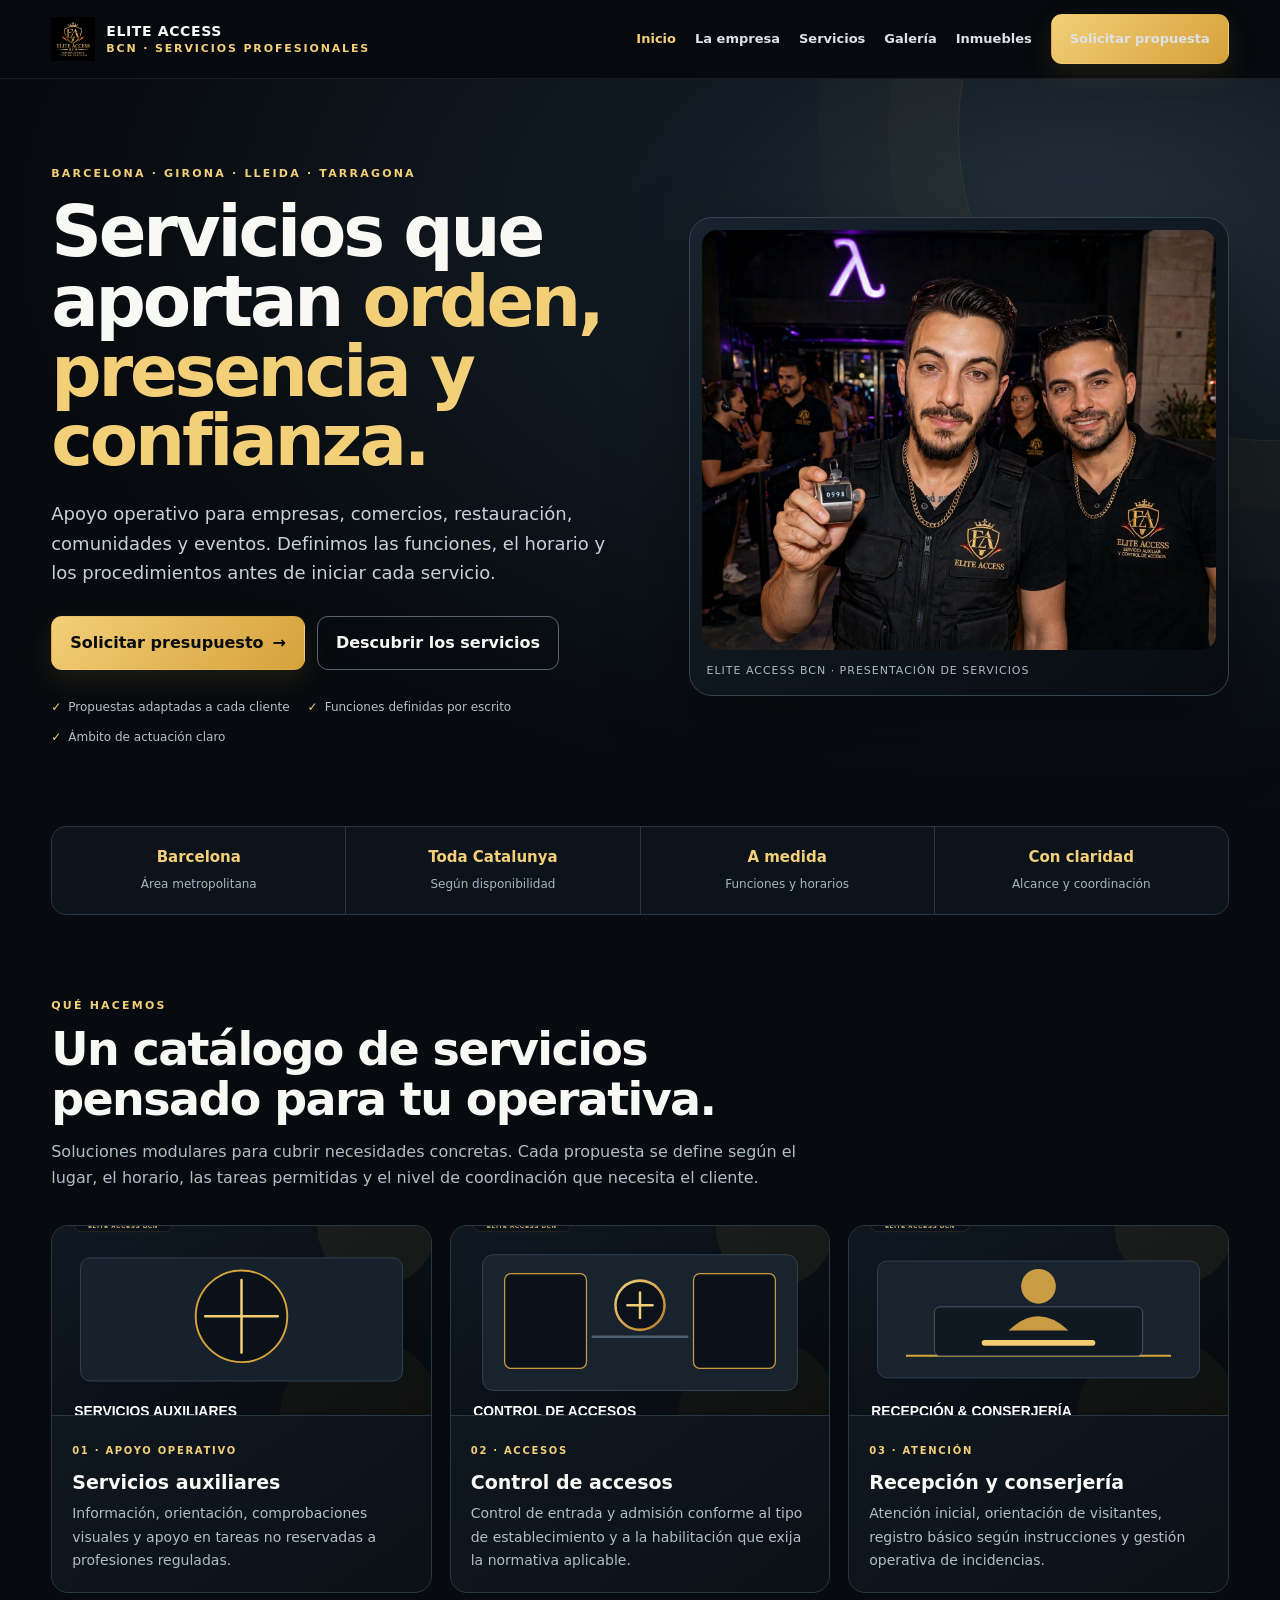
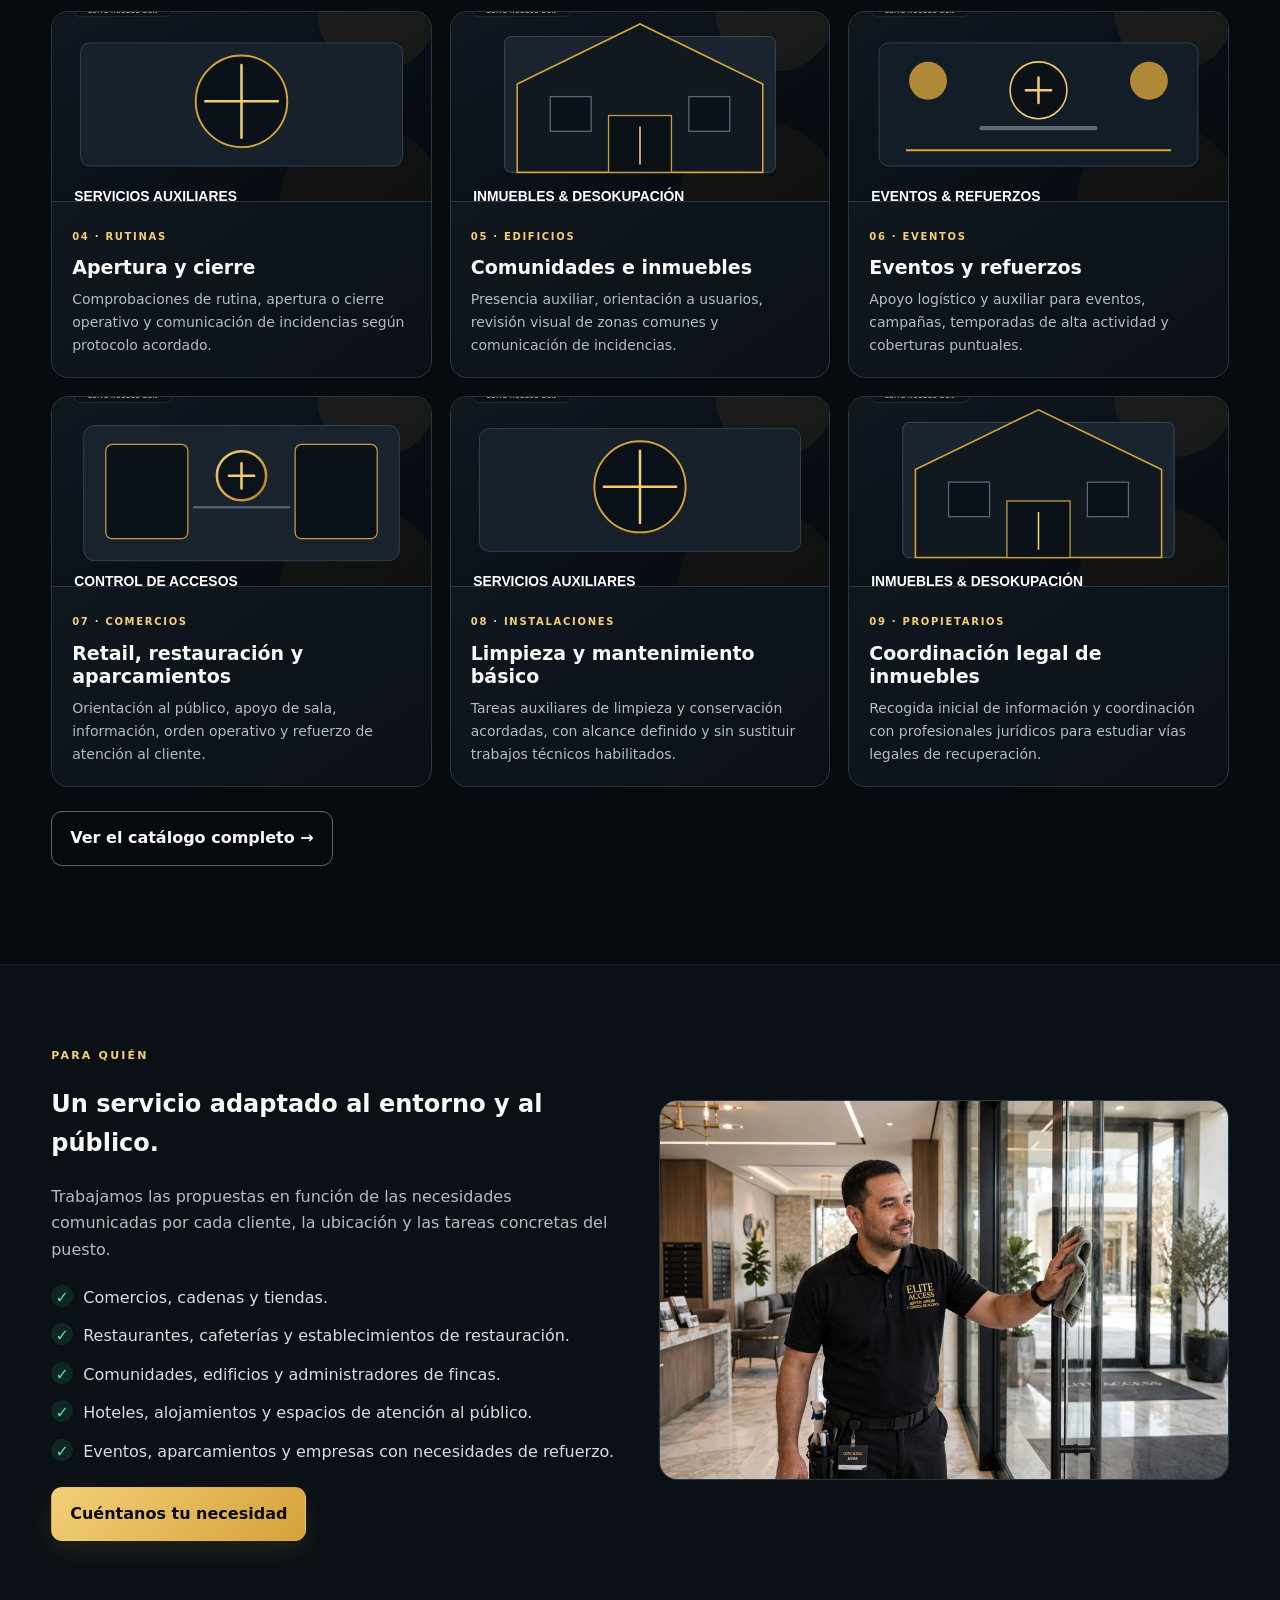
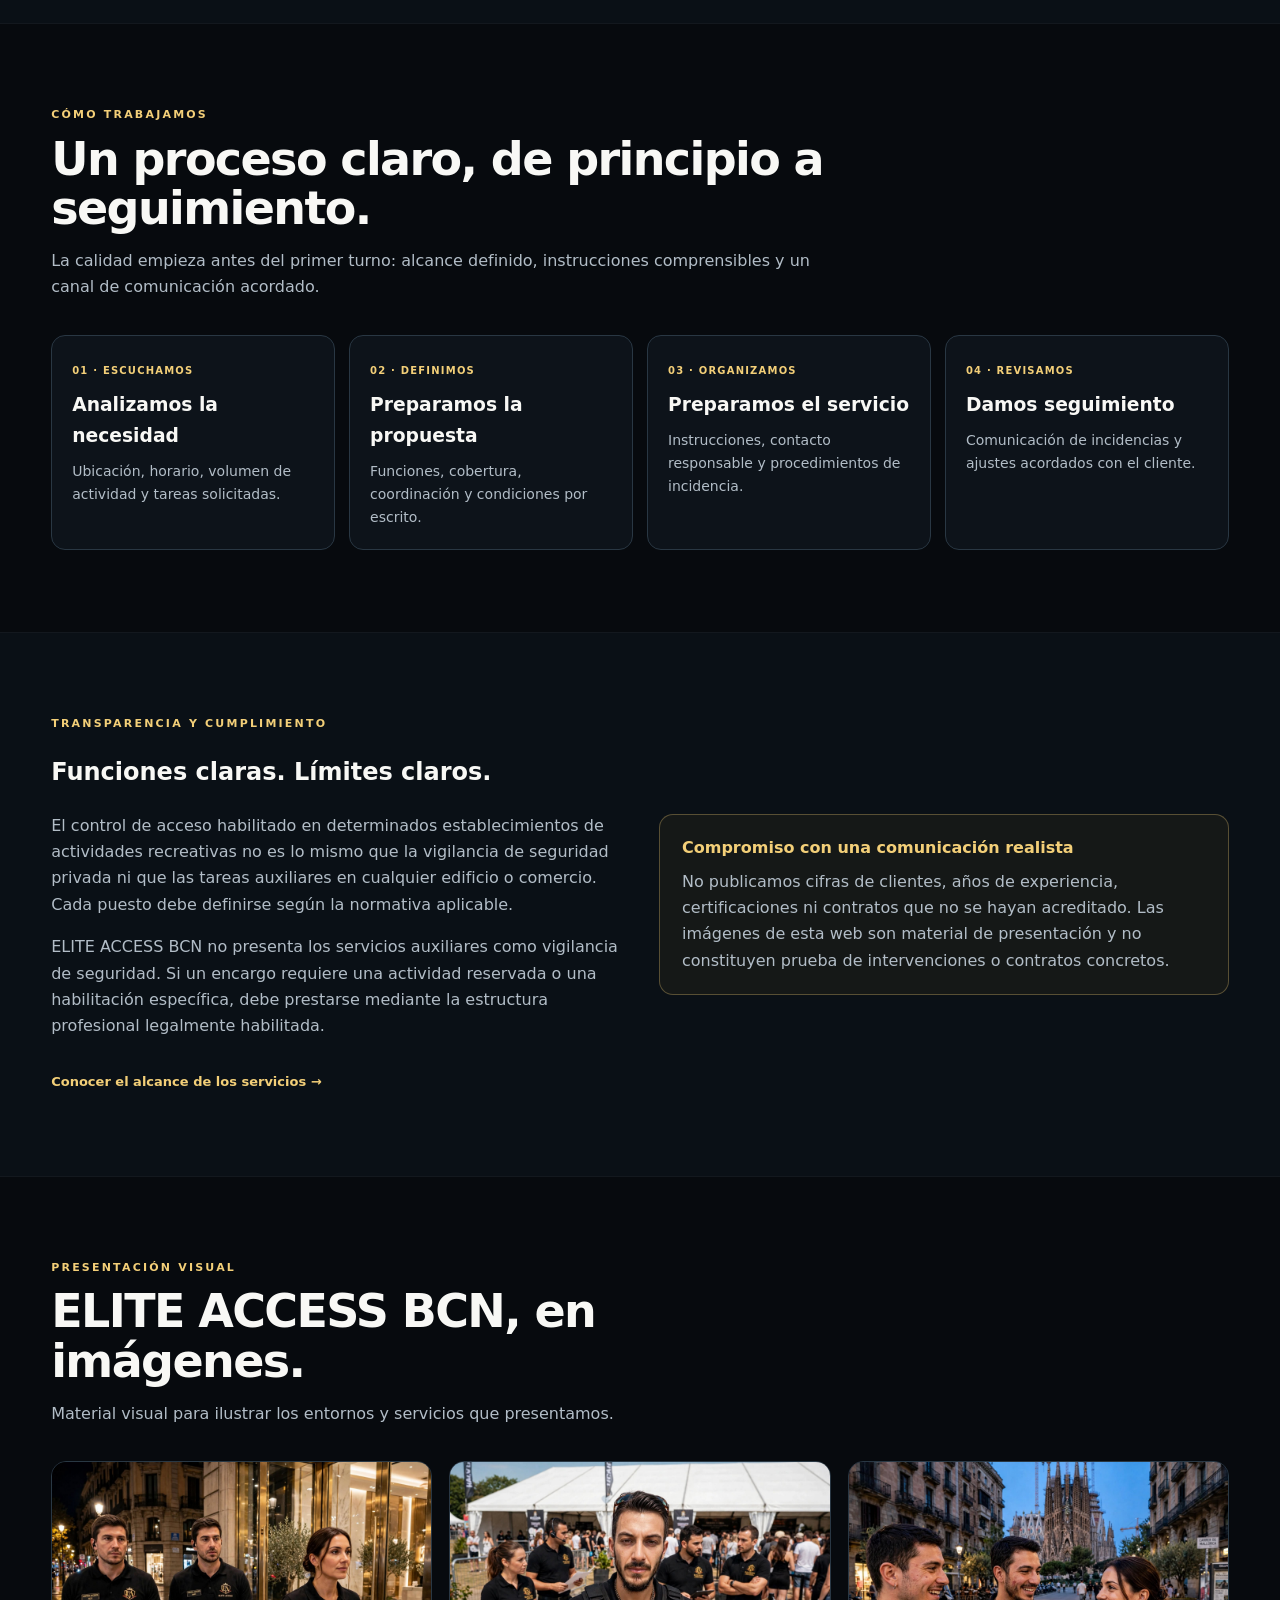
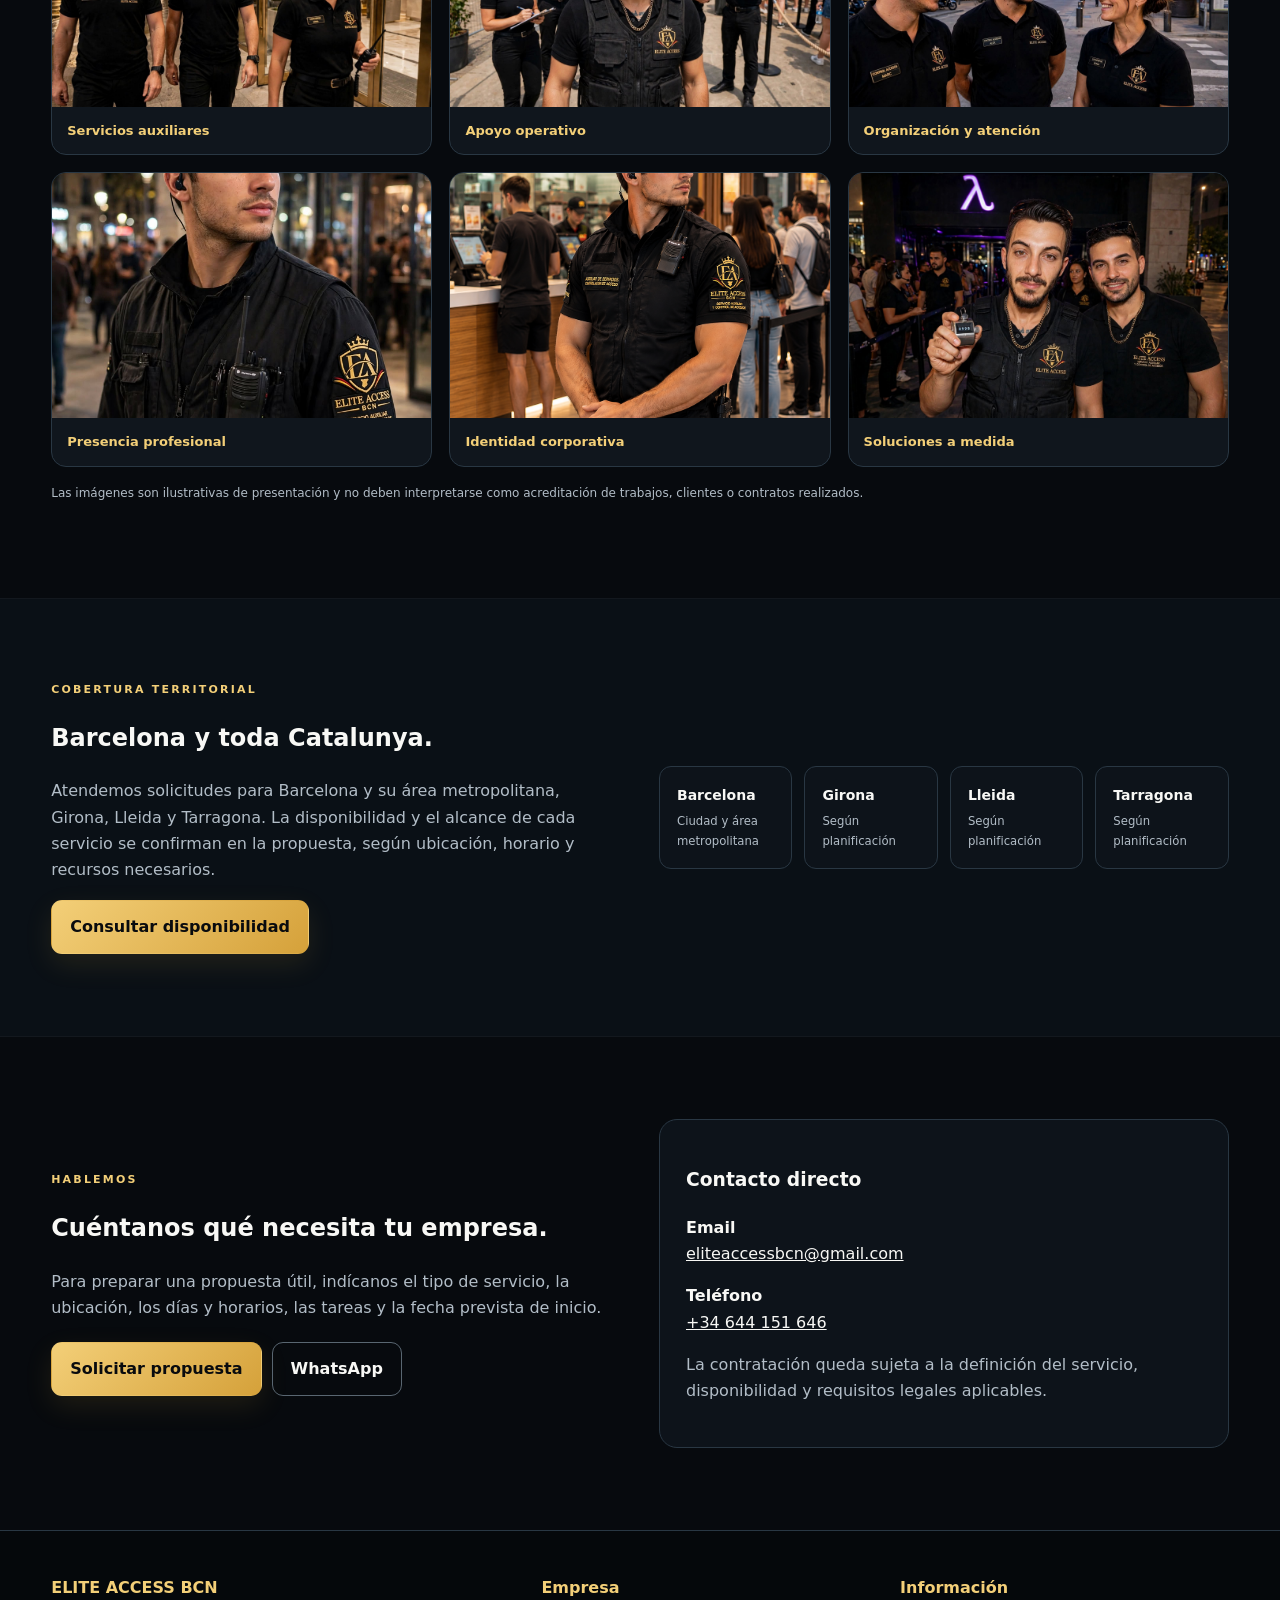
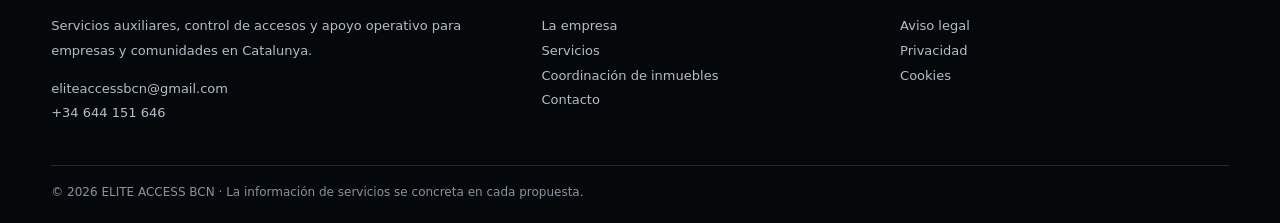
==== commit 09f50db8: "Rediseñar la página principal y organizar servicios y galería" ====
--- a/index.html
+++ b/index.html
@@ -1,100 +1,66 @@
-<!DOCTYPE html>
-<html lang="es"><head><meta charset="utf-8"/><meta content="width=device-width,initial-scale=1" name="viewport"/>
-<title>ELITE ACCESS BCN | Servicios auxiliares y soluciones integrales en Catalunya</title>
-<meta content="ELITE ACCESS BCN ofrece control de accesos, servicios auxiliares, conserjería, recepción, limpieza, mantenimiento, eventos y recuperación legal de inmuebles en toda Catalunya. Soluciones a medida para empresas, comunidades, comercios y propietarios." name="description"/>
-<style>
-:root{--bg:#05080c;--panel:#0c141b;--gold:#d6a23c;--gold2:#f3ce76;--white:#f8f8f5;--muted:#aab5bd;--line:#2b3a45;--green:#20b978}
-*{box-sizing:border-box}html{scroll-behavior:smooth}body{margin:0;background:var(--bg);color:var(--white);font-family:Arial,system-ui,sans-serif;line-height:1.55}a{text-decoration:none;color:inherit}.wrap{width:min(1180px,92%);margin:auto}
-header{position:sticky;top:0;z-index:100;background:#05080cf5;border-bottom:1px solid #1b2831}.nav{height:76px;display:flex;align-items:center;gap:12px;position:relative}.brand{display:flex;align-items:center;gap:10px;color:var(--gold2);font-weight:900}.brand img{width:45px;height:55px;object-fit:contain}.menu{margin-left:auto;display:flex;gap:4px;align-items:center}.menu a{padding:10px;font-size:13px;font-weight:800}.menu .cta{background:linear-gradient(135deg,var(--gold2),var(--gold));color:#080b0f;border-radius:9px}.hamb{display:none;margin-left:auto;background:#0c151c;color:#fff;border:1px solid #364651;border-radius:11px;padding:9px 12px;font-size:22px}
-.hero{min-height:680px;display:flex;align-items:center;background:linear-gradient(90deg,#030609fa,#030609b8,#03060933),url("https://images.unsplash.com/photo-1497366811353-6870744d04b2?auto=format&fit=crop&w=1800&q=85") center/cover}.hero .inner{padding:100px 0;max-width:780px}.eyebrow{color:var(--gold2);font-size:11px;font-weight:900;letter-spacing:.22em}.hero h1{font-size:clamp(48px,7vw,86px);line-height:.92;margin:15px 0}.hero h1 span{color:var(--gold2)}.lead{font-size:19px;color:#cbd4da;max-width:730px}.actions{display:flex;gap:12px;flex-wrap:wrap;margin:27px 0}.btn{display:inline-flex;align-items:center;justify-content:center;padding:13px 19px;border-radius:11px;font-weight:900;background:linear-gradient(135deg,var(--gold2),var(--gold));color:#080b0f}.btn.outline{background:transparent;border:1px solid #73808a;color:#fff}.btn.green{background:var(--green);color:#fff}
-.trust{display:flex;gap:18px;flex-wrap:wrap;font-size:12px;color:#aeb8c0}.trust b{color:#fff}.stats{display:grid;grid-template-columns:repeat(4,1fr);margin:-28px auto 0;position:relative;border:1px solid var(--line);border-radius:16px;overflow:hidden}.stat{background:#0b1219;padding:20px;text-align:center;border-right:1px solid var(--line)}.stat:last-child{border:0}.stat b{display:block;color:var(--gold2)}
-section{padding:92px 0}.dark{background:#080e14}.head{max-width:820px;margin-bottom:38px}.head h2{font-size:clamp(35px,5vw,58px);line-height:1.02;margin:8px 0}.head p{color:var(--muted)}
-.services{display:grid;grid-template-columns:repeat(3,1fr);gap:16px}.service{background:#0e171f;border:1px solid var(--line);border-radius:16px;overflow:hidden}.pic{height:220px;position:relative;overflow:hidden}.pic img{width:100%;height:100%;object-fit:cover;display:block}.pic:after{content:"";position:absolute;inset:0;background:linear-gradient(180deg,transparent 40%,#000a)}.pic span{position:absolute;z-index:2;bottom:12px;left:15px;font-size:24px}.sb{padding:21px}.sb small{font-size:10px;letter-spacing:.14em;color:var(--gold2);font-weight:900}.sb h3{font-size:21px;margin:8px 0 5px}.sb p{font-size:14px;color:var(--muted);margin:0}
-.two{display:grid;grid-template-columns:1fr 1fr;gap:52px;align-items:center}.featureimg{width:100%;height:460px;object-fit:cover;border-radius:20px;border:1px solid var(--line)}.checks{display:grid;gap:13px;margin-top:23px}.check{color:#c5ced5}.check b{color:var(--gold2)}.sectors,.steps,.contact{display:grid;gap:13px}.sectors{grid-template-columns:repeat(4,1fr)}.sector{padding:20px;border:1px solid var(--line);border-radius:13px;background:#0d151d}.steps{grid-template-columns:repeat(4,1fr)}.step{padding:22px;background:#f2f4f5;color:#111820;border-radius:14px}.step b{color:#9b762c}.step p{color:#66727a;font-size:13px}.contact{grid-template-columns:1fr 1fr}.box{padding:30px;border:1px solid var(--line);border-radius:20px;background:#0e171f}.contactline{margin:18px 0;font-size:17px}.contactline a{color:var(--gold2)}form{background:#f3f5f6;color:#111820;border-radius:18px;padding:25px;display:grid;gap:12px}input,select,textarea{width:100%;padding:12px;margin-top:5px;border:1px solid #d0d6db;border-radius:8px;font:inherit}.notice{padding:22px;border:1px solid #5d4a25;border-left:4px solid var(--gold);border-radius:11px;background:#10171e;color:#b8c1c8}
-footer{padding:45px 0;background:#030507;border-top:1px solid #19242c;color:#89959e}.foot{display:grid;grid-template-columns:1.4fr 1fr 1fr;gap:30px}.copy{margin-top:25px;padding-top:18px;border-top:1px solid #17212a;font-size:12px}
-@media(max-width:950px){.menu{display:none;position:absolute;top:76px;left:0;right:0;padding:10px;background:#06090d;border:1px solid #2a3945;border-radius:0 0 15px 15px;flex-direction:column;align-items:stretch}.menu.open{display:flex}.menu a{padding:14px}.hamb{display:block}.services{grid-template-columns:repeat(2,1fr)}.sectors{grid-template-columns:repeat(2,1fr)}.steps{grid-template-columns:repeat(2,1fr)}.stats{grid-template-columns:repeat(2,1fr)}.two,.contact{grid-template-columns:1fr}}
-@media(max-width:600px){.nav{height:68px}.brand{font-size:12px}.brand img{width:40px;height:47px}.menu{top:68px}.hero{min-height:650px}.hero .inner{padding:75px 0}.hero h1{font-size:52px}.actions .btn{width:100%}section{padding:68px 0}.services,.sectors,.steps{grid-template-columns:1fr}.stats{margin:0 4%}.stat{padding:16px 8px}.featureimg{height:330px}.foot{grid-template-columns:1fr}}
-
-/* V7 - brand presentation */
-.hero-brand{display:flex;justify-content:center;margin:0 auto 26px}.hero-brand img{width:230px;height:230px;object-fit:contain;filter:drop-shadow(0 18px 30px rgba(0,0,0,.45))}.hero-brand .brand-frame{display:flex;align-items:center;justify-content:center;width:250px;height:250px;border:1px solid #4b3a18;border-radius:28px;background:radial-gradient(circle at 50% 40%,#17120a 0,#090d12 62%,#05080c 100%);box-shadow:0 0 0 1px #171e24 inset,0 22px 55px rgba(0,0,0,.35)}
-.gallery{display:grid;grid-template-columns:repeat(3,1fr);gap:16px}.gallery-card{position:relative;height:260px;overflow:hidden;border-radius:18px;border:1px solid var(--line);background:#0d151d}.gallery-card img{width:100%;height:100%;object-fit:cover;display:block;transition:transform .45s}.gallery-card:hover img{transform:scale(1.04)}.gallery-card:after{content:"";position:absolute;inset:0;background:linear-gradient(180deg,transparent 35%,rgba(0,0,0,.82))}.gallery-card div{position:absolute;z-index:2;left:18px;bottom:16px}.gallery-card b{display:block;font-size:17px}.gallery-card small{color:#cbd3d8}
-@media(max-width:900px){.gallery{grid-template-columns:1fr 1fr}.hero-brand img{width:190px;height:190px}.hero-brand .brand-frame{width:210px;height:210px}}
-@media(max-width:600px){.gallery{grid-template-columns:1fr}.gallery-card{height:220px}.hero-brand{margin-bottom:20px}.hero-brand img{width:170px;height:170px}.hero-brand .brand-frame{width:190px;height:190px;border-radius:22px}}
-
-/* V8 - estructura corporativa, profundidad y presentación profesional */
-.company-grid,.team-grid,.quality-grid,.coverage-grid,.detail-grid,.faq-grid{display:grid;gap:16px}.company-grid{grid-template-columns:1.15fr .85fr}.team-grid{grid-template-columns:repeat(3,1fr)}.quality-grid{grid-template-columns:repeat(4,1fr)}.coverage-grid{grid-template-columns:repeat(4,1fr)}.detail-grid{grid-template-columns:repeat(2,1fr)}.faq-grid{grid-template-columns:1fr 1fr}.info-card{background:#0e171f;border:1px solid var(--line);border-radius:16px;padding:25px}.info-card h3{margin:8px 0 8px;font-size:21px}.info-card p{color:var(--muted);font-size:14px;margin:0}.kicker{color:var(--gold2);font-size:11px;font-weight:900;letter-spacing:.16em}.team-card{overflow:hidden;background:#0e171f;border:1px solid var(--line);border-radius:18px}.team-card img{width:100%;height:250px;object-fit:cover;display:block}.team-card .pad{padding:20px}.role{display:inline-block;margin-top:8px;padding:5px 9px;border:1px solid #4c3c1f;border-radius:999px;color:var(--gold2);font-size:10px;font-weight:900}.detail{background:#0b131a;border:1px solid var(--line);border-radius:16px;padding:22px}.detail h3{margin:0 0 10px}.detail ul{margin:0;padding-left:18px;color:#c4cdd3;font-size:14px}.detail li{margin:7px 0}.quality-card{padding:22px;border:1px solid var(--line);border-radius:15px;background:#0d151d}.quality-card b{display:block;color:var(--gold2);font-size:15px;margin-bottom:7px}.quality-card p{margin:0;color:var(--muted);font-size:13px}.coverage{border:1px solid var(--line);border-radius:18px;background:linear-gradient(135deg,#101a23,#0a1016);padding:30px}.province{padding:20px;border:1px solid #30404b;border-radius:14px;background:#0c141b}.province b{font-size:18px}.province small{display:block;color:var(--muted);margin-top:6px}.faq{border-bottom:1px solid var(--line);padding:17px 0}.faq b{display:block;margin-bottom:6px}.faq p{margin:0;color:var(--muted);font-size:14px}.callout{padding:25px;border:1px solid #5d4a25;border-radius:16px;background:linear-gradient(135deg,#17130c,#0d141a)}.callout h3{margin:0 0 7px;color:var(--gold2)}.hero-copy{max-width:850px}.hero-copy .lead{max-width:800px}.hero-badges{display:flex;flex-wrap:wrap;gap:9px;margin-top:18px}.hero-badges span{padding:8px 11px;border:1px solid #44515b;background:#071017b8;border-radius:999px;font-size:11px;color:#d9e0e4}.mini{font-size:12px;color:#7f8b94}.service:hover{transform:translateY(-2px);transition:.2s;box-shadow:0 12px 30px #0004}.service{transition:.2s}
-@media(max-width:950px){.company-grid,.detail-grid,.faq-grid{grid-template-columns:1fr}.team-grid{grid-template-columns:1fr 1fr}.quality-grid,.coverage-grid{grid-template-columns:1fr 1fr}}
-@media(max-width:600px){.team-grid,.quality-grid,.coverage-grid{grid-template-columns:1fr}.team-card img{height:230px}.info-card,.detail,.quality-card,.province,.coverage{padding:20px}}
-
-/* Galería profesional ELITE ACCESS BCN */
-.gallery-section{background:#080808;padding:76px 0;border-top:1px solid rgba(243,206,118,.22)}
-.gallery-heading{max-width:760px;margin:0 auto 34px;text-align:center}
-.gallery-heading .eyebrow{color:#f3ce76;text-transform:uppercase;letter-spacing:.18em;font-size:.78rem;font-weight:700}
-.gallery-heading h2{color:#fff;font-size:clamp(2rem,4vw,3rem);margin:12px 0}
-.gallery-heading p{color:#c9c9c9;line-height:1.7;margin:0}
-.gallery-grid{display:grid;grid-template-columns:repeat(3,minmax(0,1fr));gap:18px}
-.gallery-card{margin:0;background:#111;border:1px solid rgba(243,206,118,.24);border-radius:14px;overflow:hidden;box-shadow:0 12px 34px rgba(0,0,0,.28)}
-.gallery-card img{display:block;width:100%;height:260px;object-fit:cover;background:#181818;transition:transform .35s ease}
-.gallery-card:hover img{transform:scale(1.035)}
-.gallery-card figcaption{padding:14px 16px;color:#f3ce76;font-size:.94rem;font-weight:600;letter-spacing:.02em}
-.gallery-cta{text-align:center;margin-top:30px}
-.gallery-cta a{display:inline-block;border:1px solid #f3ce76;color:#f3ce76;border-radius:999px;padding:12px 22px;text-decoration:none;font-weight:700}
-.gallery-cta a:hover{background:#f3ce76;color:#080808}
-@media(max-width:900px){.gallery-grid{grid-template-columns:repeat(2,minmax(0,1fr))}.gallery-card img{height:230px}}
-@media(max-width:560px){.gallery-section{padding:54px 0}.gallery-grid{grid-template-columns:1fr;gap:14px}.gallery-card img{height:auto;aspect-ratio:4/3}.gallery-card figcaption{padding:12px 14px}}
-
-</style></style>
-<style>
-.control-profile{position:relative;overflow:hidden}
-.control-profile .profile-photo{position:relative}
-.control-profile .profile-photo img{display:block;width:100%;height:310px;object-fit:cover;object-position:center}
-.access-badge{position:absolute;right:18px;bottom:18px;width:205px;background:rgba(10,14,18,.96);border:1px solid #d7b45a;border-radius:12px;padding:12px;color:#fff;box-shadow:0 12px 30px rgba(0,0,0,.35)}
-.access-badge .badge-top{font-size:9px;letter-spacing:1.2px;color:#e6c86b;font-weight:800;margin-bottom:8px}
-.access-badge .badge-title{font-size:14px;font-weight:900;line-height:1.15}
-.access-badge .badge-sub{font-size:10px;color:#cbd1d6;margin-top:5px;line-height:1.3}
-.access-badge .badge-line{height:1px;background:rgba(215,180,90,.35);margin:9px 0}
-.access-badge .badge-foot{font-size:9px;color:#aeb7be;line-height:1.25}
-.team-card.control-profile{border:1px solid rgba(215,180,90,.5)}
-@media(max-width:700px){.control-profile .profile-photo img{height:280px}.access-badge{width:185px;right:12px;bottom:12px}}
-</style>
-</head><body>
-<header><div class="wrap nav"><a class="brand" href="#inicio"><img alt="ELITE ACCESS BCN" src="[data-uri]"/><span>ELITE ACCESS BCN</span></a><nav class="menu" id="menu"><a href="#inicio">Inicio</a><a href="#empresa">La empresa</a><a href="#equipo">Nuestro personal</a><a href="#servicios">Servicios</a><a href="#metodo">Método</a><a href="#cobertura">Cobertura</a><a href="#contacto">Contacto</a><a class="cta" href="#contacto">Solicitar propuesta</a></nav><button class="hamb" id="hamb">☰</button></div></header>
-<main id="inicio">
-<section class="hero"><div class="wrap inner"><div class="hero-brand"><div class="brand-frame"><img alt="Logo ELITE ACCESS BCN" src="[data-uri]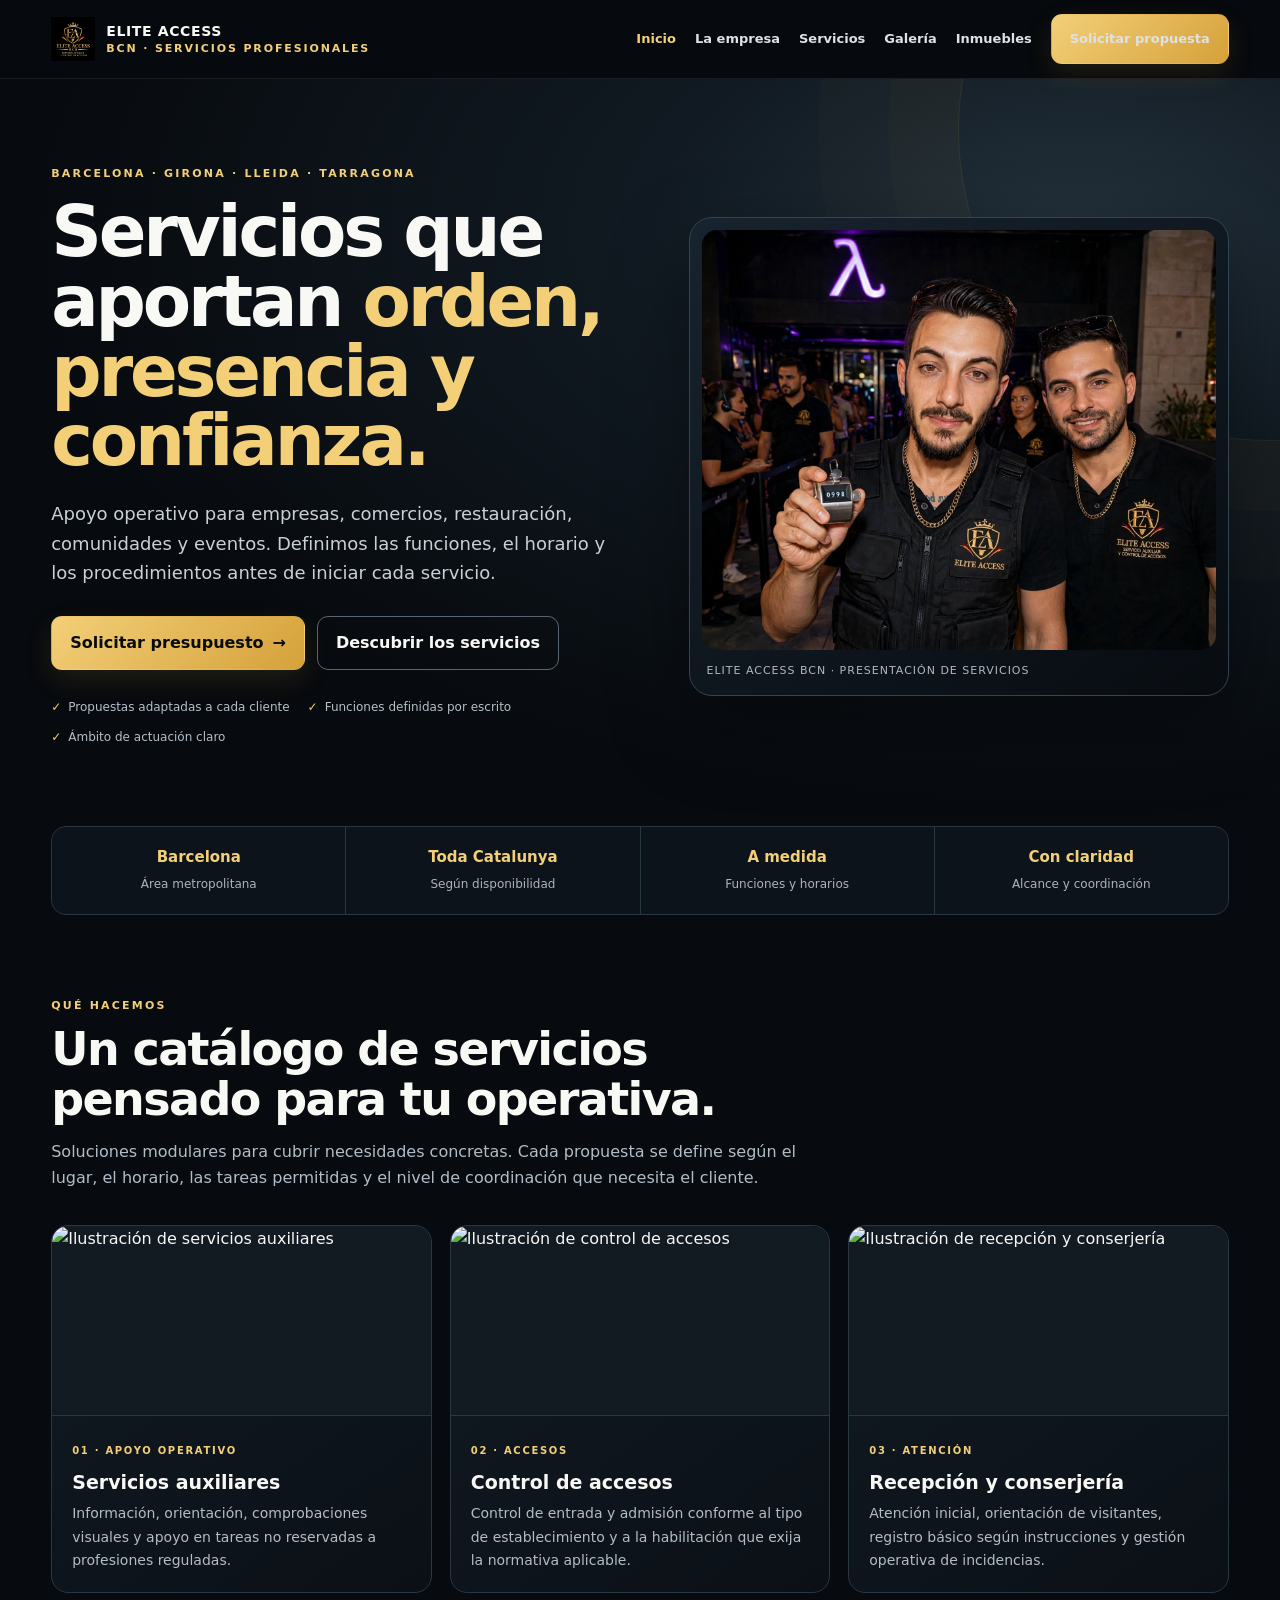
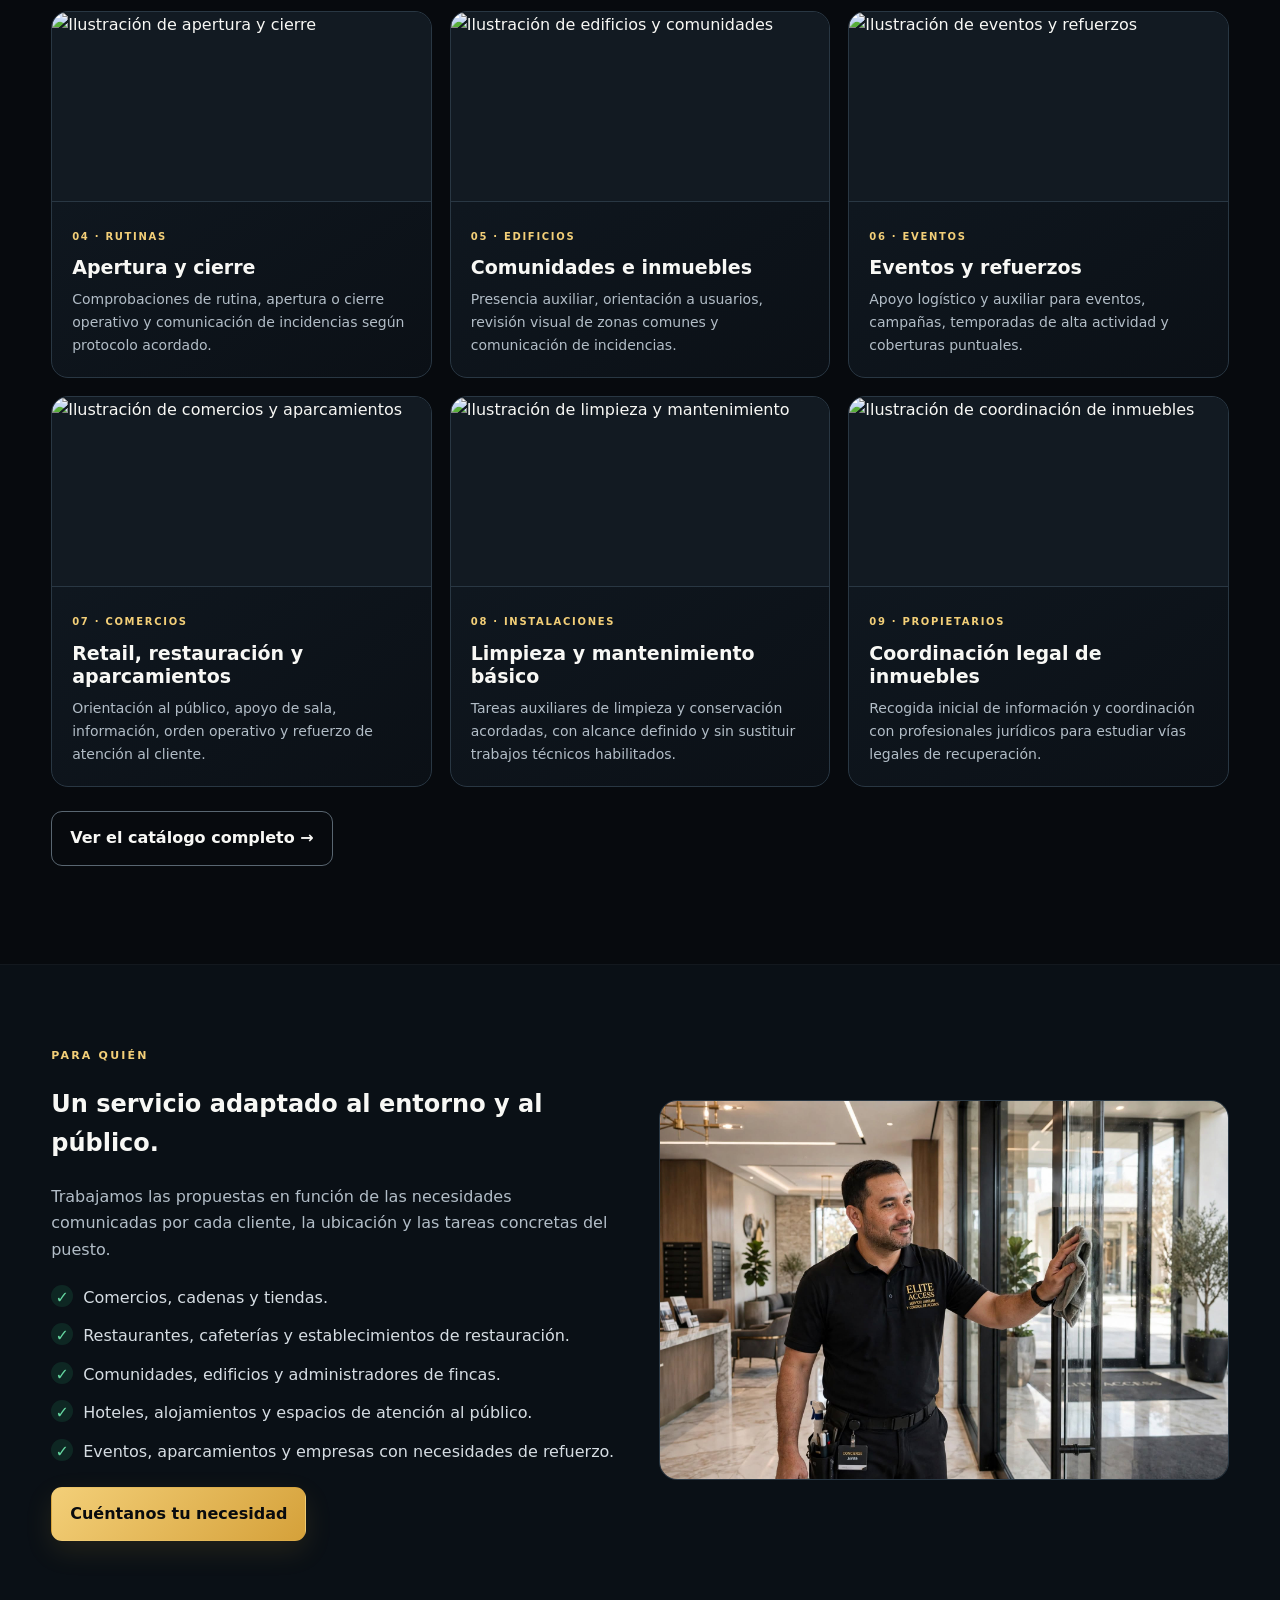
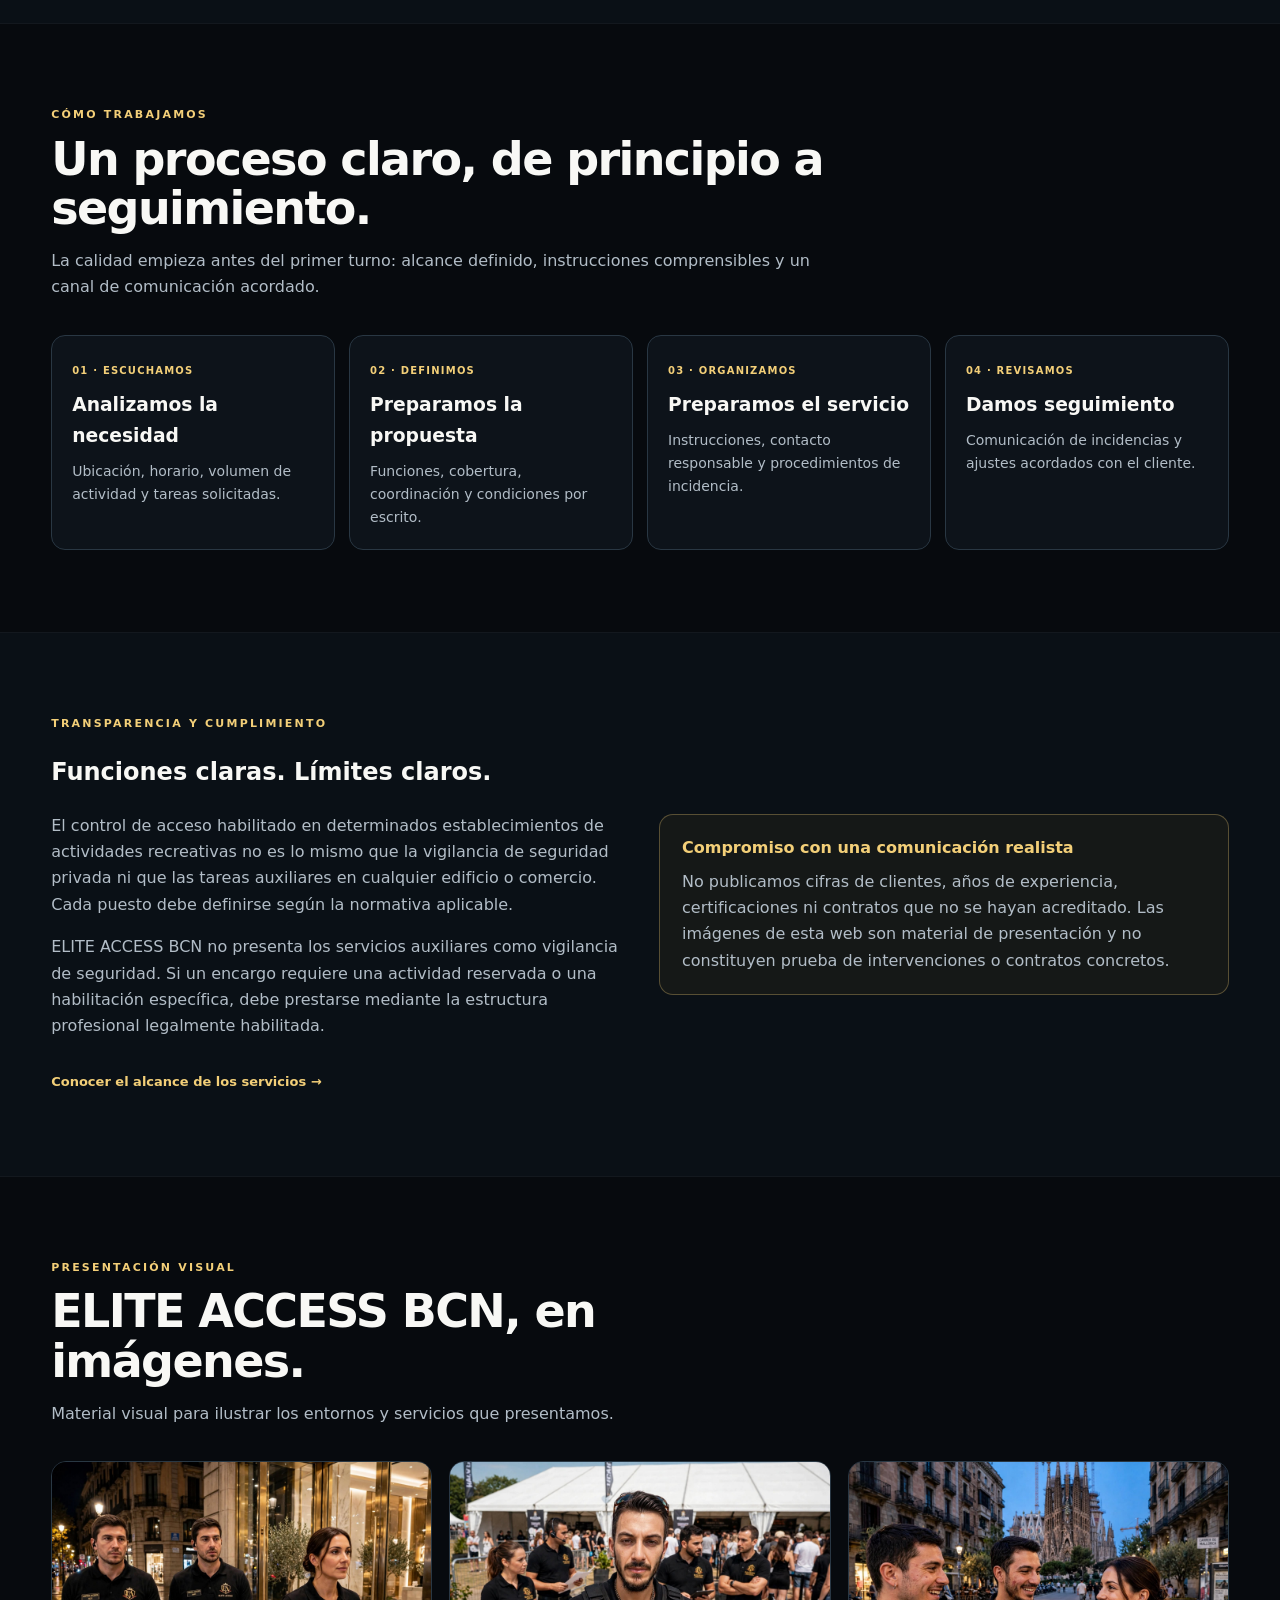
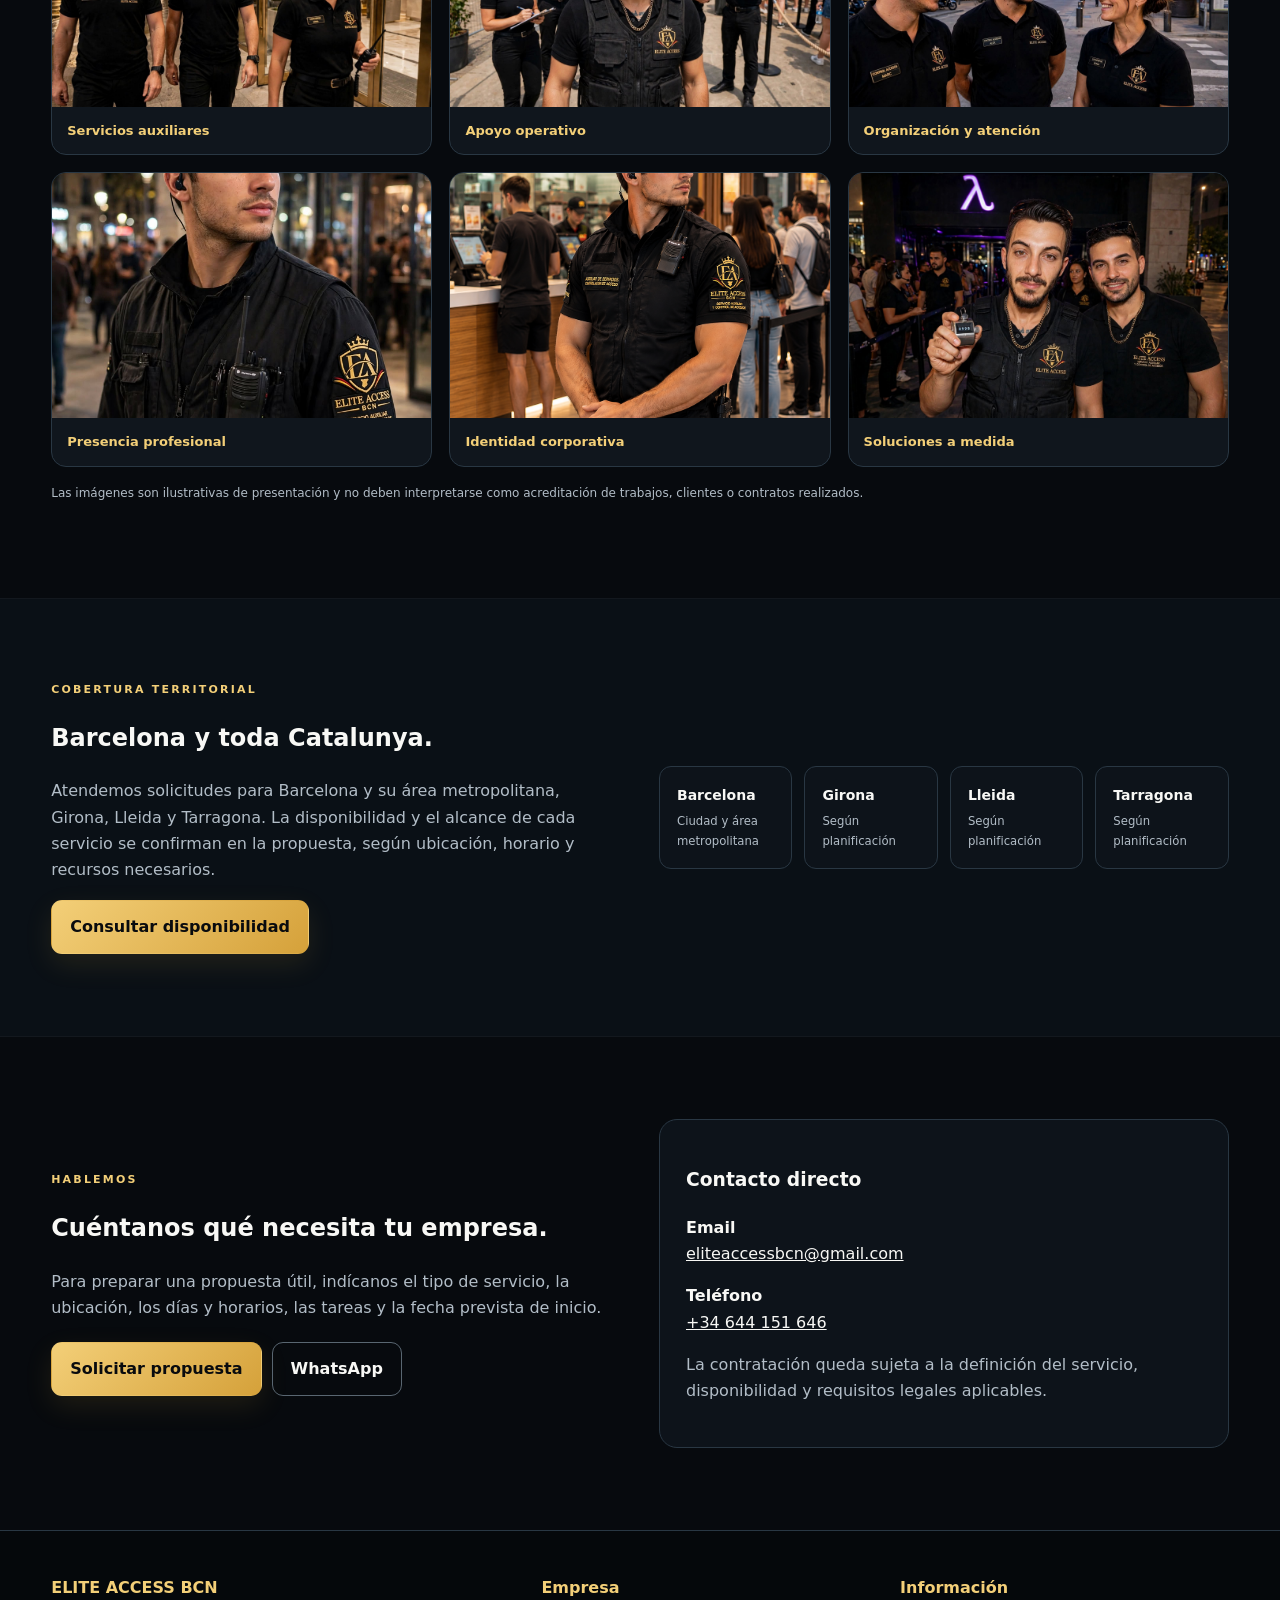
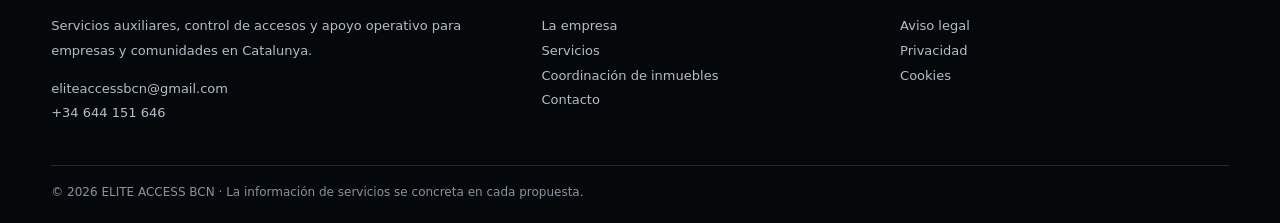
==== commit 1aaaf151: "Añadir fotografías visibles a cada tarjeta de servicio" ====
--- a/index.html
+++ b/index.html
@@ -30,15 +30,15 @@
 <div class="container"><div class="stats" aria-label="Resumen de cobertura y enfoque"><div class="stat"><strong>Barcelona</strong><span>Área metropolitana</span></div><div class="stat"><strong>Toda Catalunya</strong><span>Según disponibilidad</span></div><div class="stat"><strong>A medida</strong><span>Funciones y horarios</span></div><div class="stat"><strong>Con claridad</strong><span>Alcance y coordinación</span></div></div></div>
 <section class="section" id="servicios"><div class="container"><div class="section-head"><div class="kicker">Qué hacemos</div><h2>Un catálogo de servicios pensado para tu operativa.</h2><p>Soluciones modulares para cubrir necesidades concretas. Cada propuesta se define según el lugar, el horario, las tareas permitidas y el nivel de coordinación que necesita el cliente.</p></div>
 <div class="cards">
-<article class="card"><img src="assets/service-auxiliary.svg" alt="Ilustración de servicios auxiliares" loading="lazy"><div class="card-body"><span class="num">01 · APOYO OPERATIVO</span><h3>Servicios auxiliares</h3><p>Información, orientación, comprobaciones visuales y apoyo en tareas no reservadas a profesiones reguladas.</p></div></article>
-<article class="card"><img src="assets/service-access.svg" alt="Ilustración de control de accesos" loading="lazy"><div class="card-body"><span class="num">02 · ACCESOS</span><h3>Control de accesos</h3><p>Control de entrada y admisión conforme al tipo de establecimiento y a la habilitación que exija la normativa aplicable.</p></div></article>
-<article class="card"><img src="assets/service-reception.svg" alt="Ilustración de recepción y conserjería" loading="lazy"><div class="card-body"><span class="num">03 · ATENCIÓN</span><h3>Recepción y conserjería</h3><p>Atención inicial, orientación de visitantes, registro básico según instrucciones y gestión operativa de incidencias.</p></div></article>
-<article class="card"><img src="assets/service-auxiliary.svg" alt="Ilustración de apertura y cierre" loading="lazy"><div class="card-body"><span class="num">04 · RUTINAS</span><h3>Apertura y cierre</h3><p>Comprobaciones de rutina, apertura o cierre operativo y comunicación de incidencias según protocolo acordado.</p></div></article>
-<article class="card"><img src="assets/service-property.svg" alt="Ilustración de edificios y comunidades" loading="lazy"><div class="card-body"><span class="num">05 · EDIFICIOS</span><h3>Comunidades e inmuebles</h3><p>Presencia auxiliar, orientación a usuarios, revisión visual de zonas comunes y comunicación de incidencias.</p></div></article>
-<article class="card"><img src="assets/service-events.svg" alt="Ilustración de eventos y refuerzos" loading="lazy"><div class="card-body"><span class="num">06 · EVENTOS</span><h3>Eventos y refuerzos</h3><p>Apoyo logístico y auxiliar para eventos, campañas, temporadas de alta actividad y coberturas puntuales.</p></div></article>
-<article class="card"><img src="assets/service-access.svg" alt="Ilustración de comercios y aparcamientos" loading="lazy"><div class="card-body"><span class="num">07 · COMERCIOS</span><h3>Retail, restauración y aparcamientos</h3><p>Orientación al público, apoyo de sala, información, orden operativo y refuerzo de atención al cliente.</p></div></article>
-<article class="card"><img src="assets/service-auxiliary.svg" alt="Ilustración de limpieza y mantenimiento" loading="lazy"><div class="card-body"><span class="num">08 · INSTALACIONES</span><h3>Limpieza y mantenimiento básico</h3><p>Tareas auxiliares de limpieza y conservación acordadas, con alcance definido y sin sustituir trabajos técnicos habilitados.</p></div></article>
-<article class="card"><img src="assets/service-property.svg" alt="Ilustración de coordinación de inmuebles" loading="lazy"><div class="card-body"><span class="num">09 · PROPIETARIOS</span><h3>Coordinación legal de inmuebles</h3><p>Recogida inicial de información y coordinación con profesionales jurídicos para estudiar vías legales de recuperación.</p></div></article>
+<article class="card"><img src="https://images.unsplash.com/photo-1521737711867-e3b97375f902?auto=format&fit=crop&w=1000&q=82" alt="Ilustración de servicios auxiliares" loading="lazy"><div class="card-body"><span class="num">01 · APOYO OPERATIVO</span><h3>Servicios auxiliares</h3><p>Información, orientación, comprobaciones visuales y apoyo en tareas no reservadas a profesiones reguladas.</p></div></article>
+<article class="card"><img src="https://images.unsplash.com/photo-1757840600384-2a384321fa6d?auto=format&fit=crop&w=1000&q=82" alt="Ilustración de control de accesos" loading="lazy"><div class="card-body"><span class="num">02 · ACCESOS</span><h3>Control de accesos</h3><p>Control de entrada y admisión conforme al tipo de establecimiento y a la habilitación que exija la normativa aplicable.</p></div></article>
+<article class="card"><img src="https://images.unsplash.com/photo-1566073771259-6a8506099945?auto=format&fit=crop&w=1000&q=82" alt="Ilustración de recepción y conserjería" loading="lazy"><div class="card-body"><span class="num">03 · ATENCIÓN</span><h3>Recepción y conserjería</h3><p>Atención inicial, orientación de visitantes, registro básico según instrucciones y gestión operativa de incidencias.</p></div></article>
+<article class="card"><img src="https://images.unsplash.com/photo-1621905252507-b35492cc74b4?auto=format&fit=crop&w=1000&q=82" alt="Ilustración de apertura y cierre" loading="lazy"><div class="card-body"><span class="num">04 · RUTINAS</span><h3>Apertura y cierre</h3><p>Comprobaciones de rutina, apertura o cierre operativo y comunicación de incidencias según protocolo acordado.</p></div></article>
+<article class="card"><img src="https://images.unsplash.com/photo-1560518883-ce09059eeffa?auto=format&fit=crop&w=1000&q=82" alt="Ilustración de edificios y comunidades" loading="lazy"><div class="card-body"><span class="num">05 · EDIFICIOS</span><h3>Comunidades e inmuebles</h3><p>Presencia auxiliar, orientación a usuarios, revisión visual de zonas comunes y comunicación de incidencias.</p></div></article>
+<article class="card"><img src="https://images.unsplash.com/photo-1506157786151-b8491531f063?auto=format&fit=crop&w=1000&q=82" alt="Ilustración de eventos y refuerzos" loading="lazy"><div class="card-body"><span class="num">06 · EVENTOS</span><h3>Eventos y refuerzos</h3><p>Apoyo logístico y auxiliar para eventos, campañas, temporadas de alta actividad y coberturas puntuales.</p></div></article>
+<article class="card"><img src="https://images.unsplash.com/photo-1517248135467-4c7edcad34c4?auto=format&fit=crop&w=1000&q=82" alt="Ilustración de comercios y aparcamientos" loading="lazy"><div class="card-body"><span class="num">07 · COMERCIOS</span><h3>Retail, restauración y aparcamientos</h3><p>Orientación al público, apoyo de sala, información, orden operativo y refuerzo de atención al cliente.</p></div></article>
+<article class="card"><img src="https://images.unsplash.com/photo-1581578731548-c64695cc6952?auto=format&fit=crop&w=1000&q=82" alt="Ilustración de limpieza y mantenimiento" loading="lazy"><div class="card-body"><span class="num">08 · INSTALACIONES</span><h3>Limpieza y mantenimiento básico</h3><p>Tareas auxiliares de limpieza y conservación acordadas, con alcance definido y sin sustituir trabajos técnicos habilitados.</p></div></article>
+<article class="card"><img src="https://images.unsplash.com/photo-1560518883-ce09059eeffa?auto=format&fit=crop&w=1000&q=82" alt="Ilustración de coordinación de inmuebles" loading="lazy"><div class="card-body"><span class="num">09 · PROPIETARIOS</span><h3>Coordinación legal de inmuebles</h3><p>Recogida inicial de información y coordinación con profesionales jurídicos para estudiar vías legales de recuperación.</p></div></article>
 </div><p style="margin-top:24px"><a class="btn ghost" href="servicios.html">Ver el catálogo completo →</a></p>
 </div></section>
 <section class="section alt"><div class="container two"><div><div class="kicker">Para quién</div><h2>Un servicio adaptado al entorno y al público.</h2><p class="muted">Trabajamos las propuestas en función de las necesidades comunicadas por cada cliente, la ubicación y las tareas concretas del puesto.</p><div class="checks"><div class="check"><i>✓</i><span>Comercios, cadenas y tiendas.</span></div><div class="check"><i>✓</i><span>Restaurantes, cafeterías y establecimientos de restauración.</span></div><div class="check"><i>✓</i><span>Comunidades, edificios y administradores de fincas.</span></div><div class="check"><i>✓</i><span>Hoteles, alojamientos y espacios de atención al público.</span></div><div class="check"><i>✓</i><span>Eventos, aparcamientos y empresas con necesidades de refuerzo.</span></div></div><a class="btn" href="contacto.html">Cuéntanos tu necesidad</a></div>
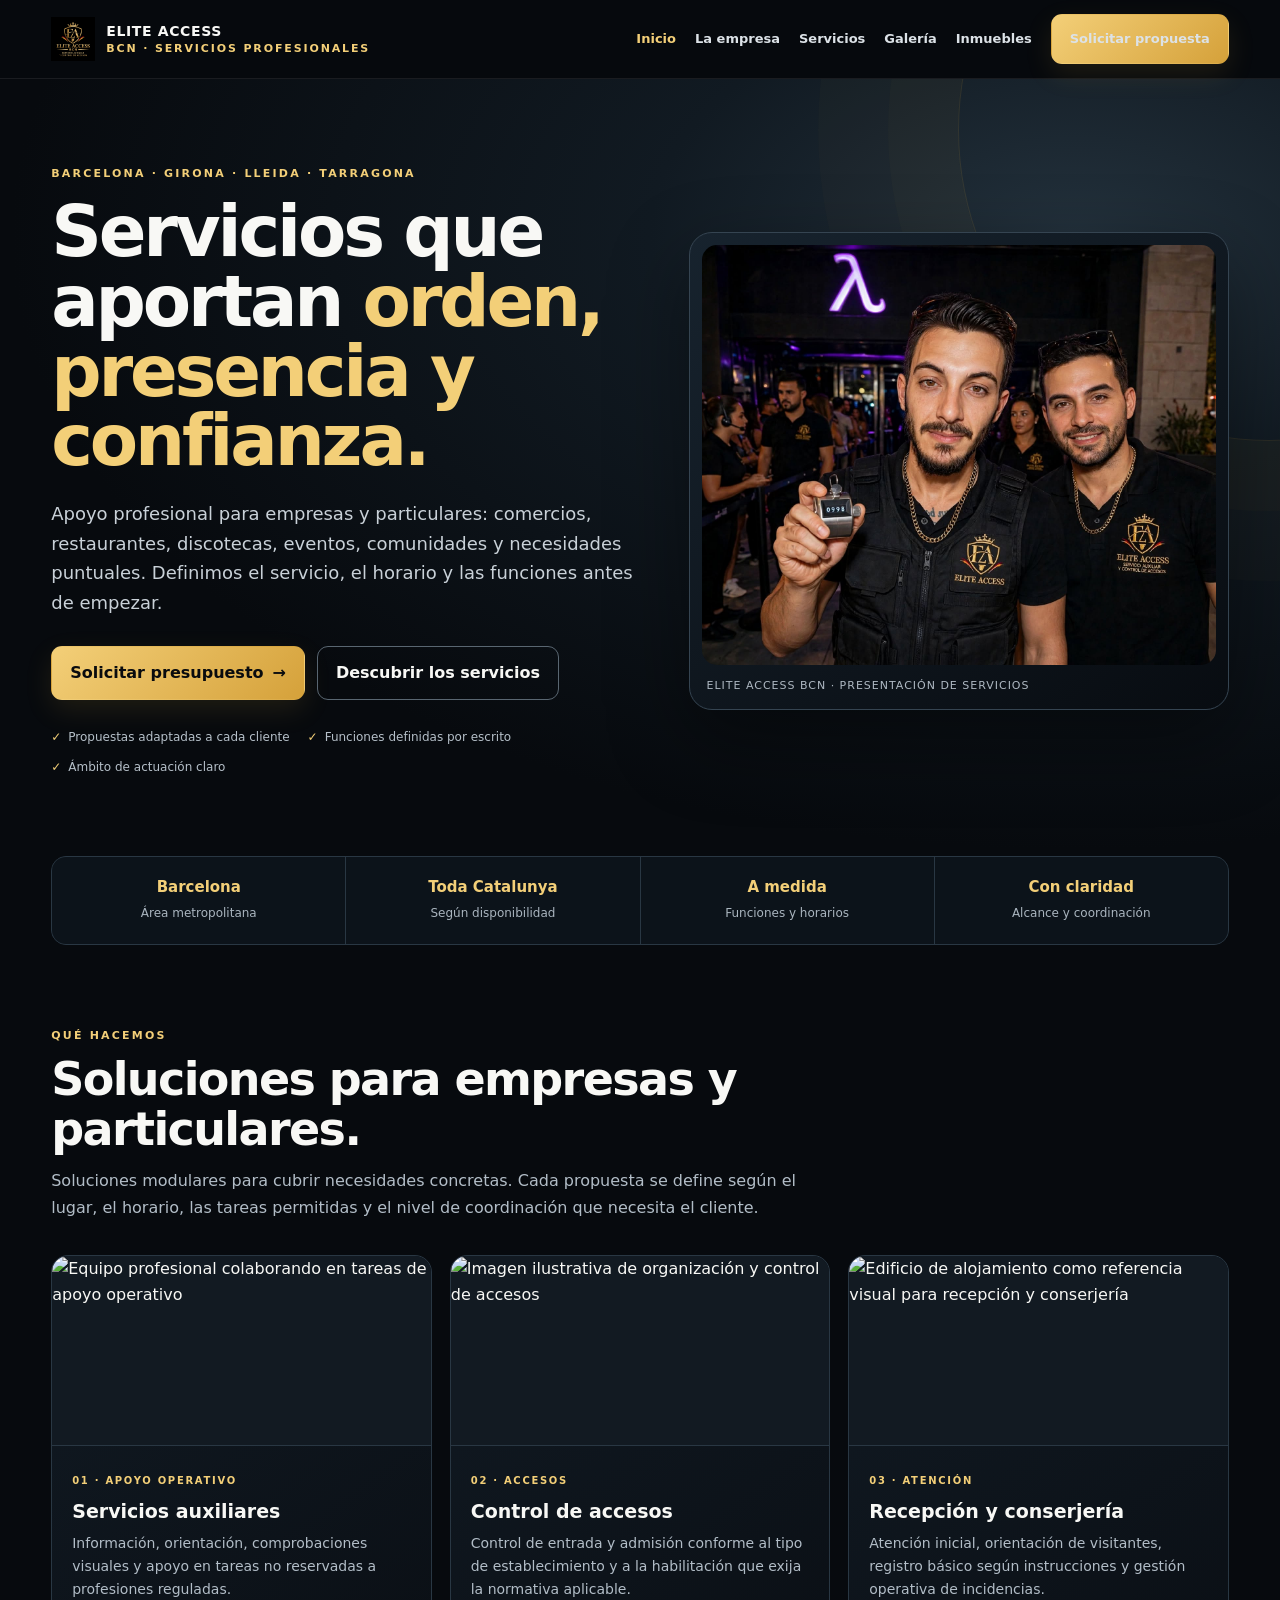
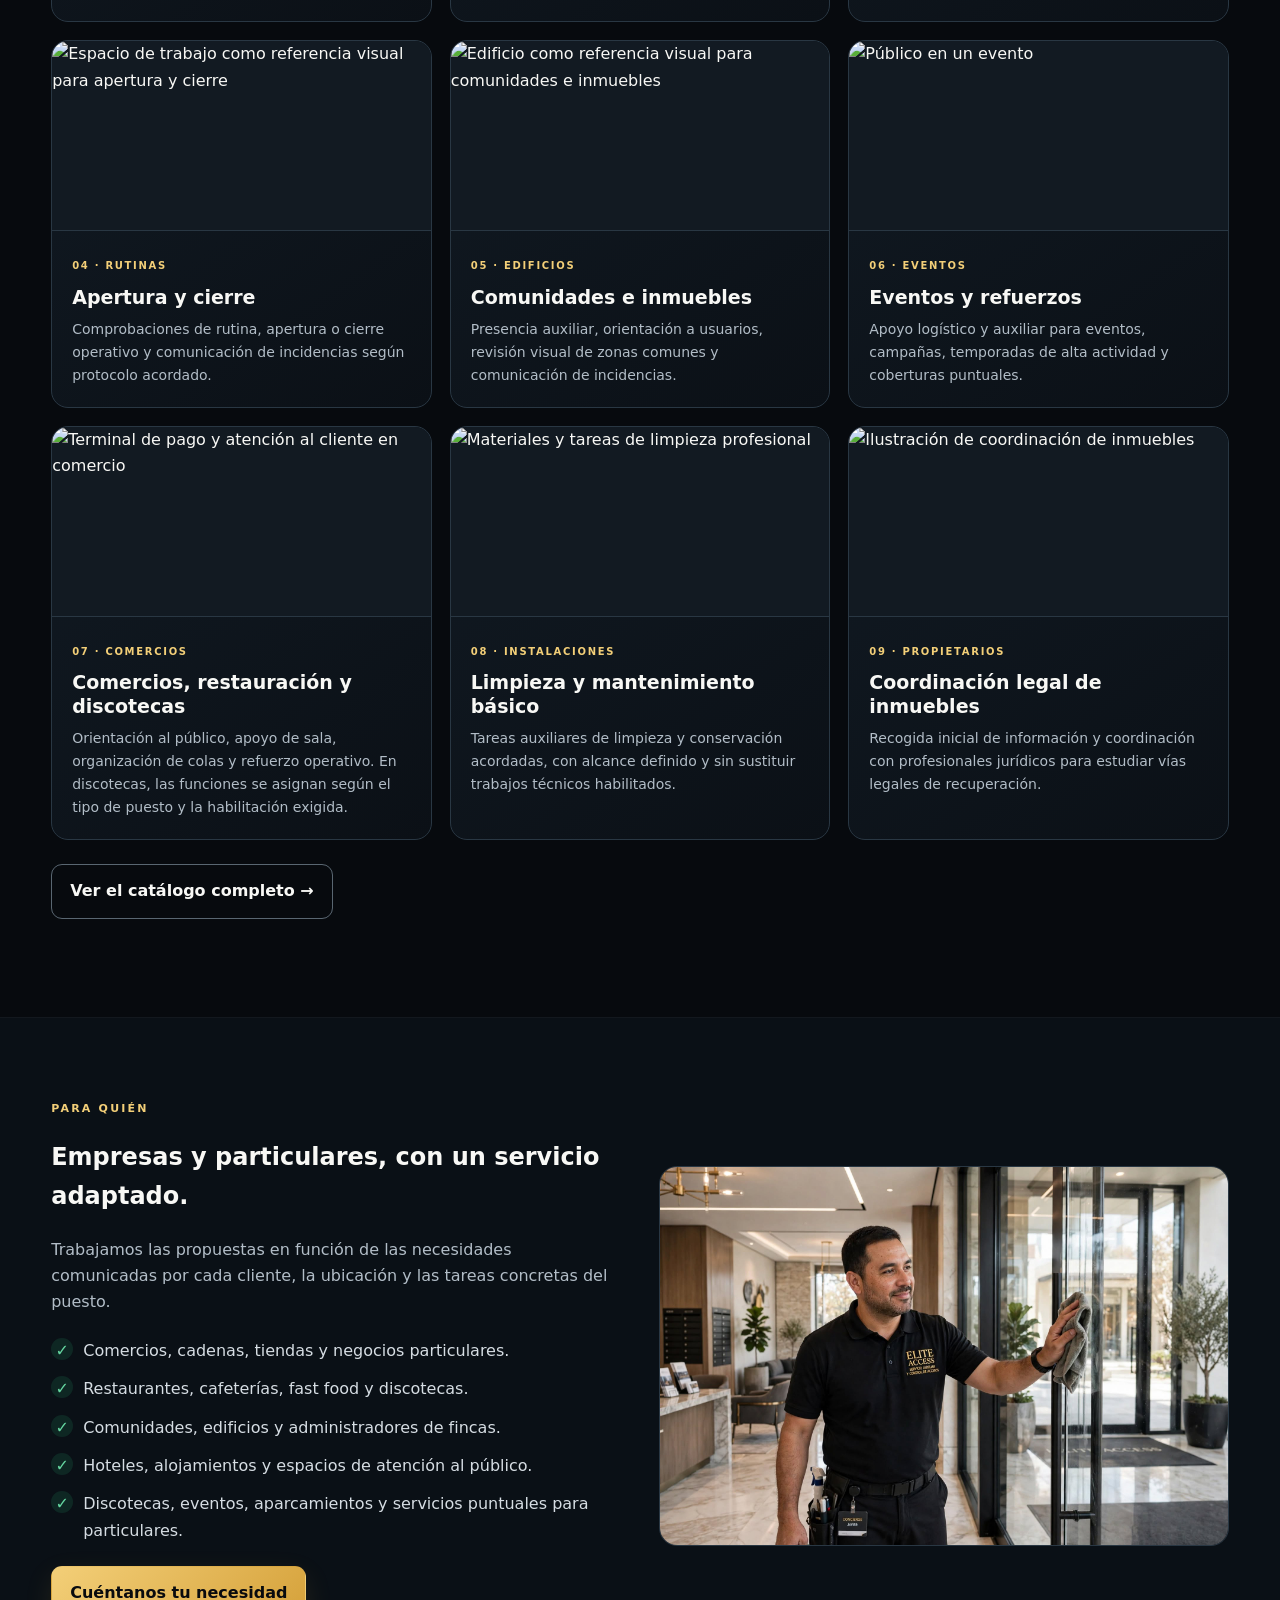
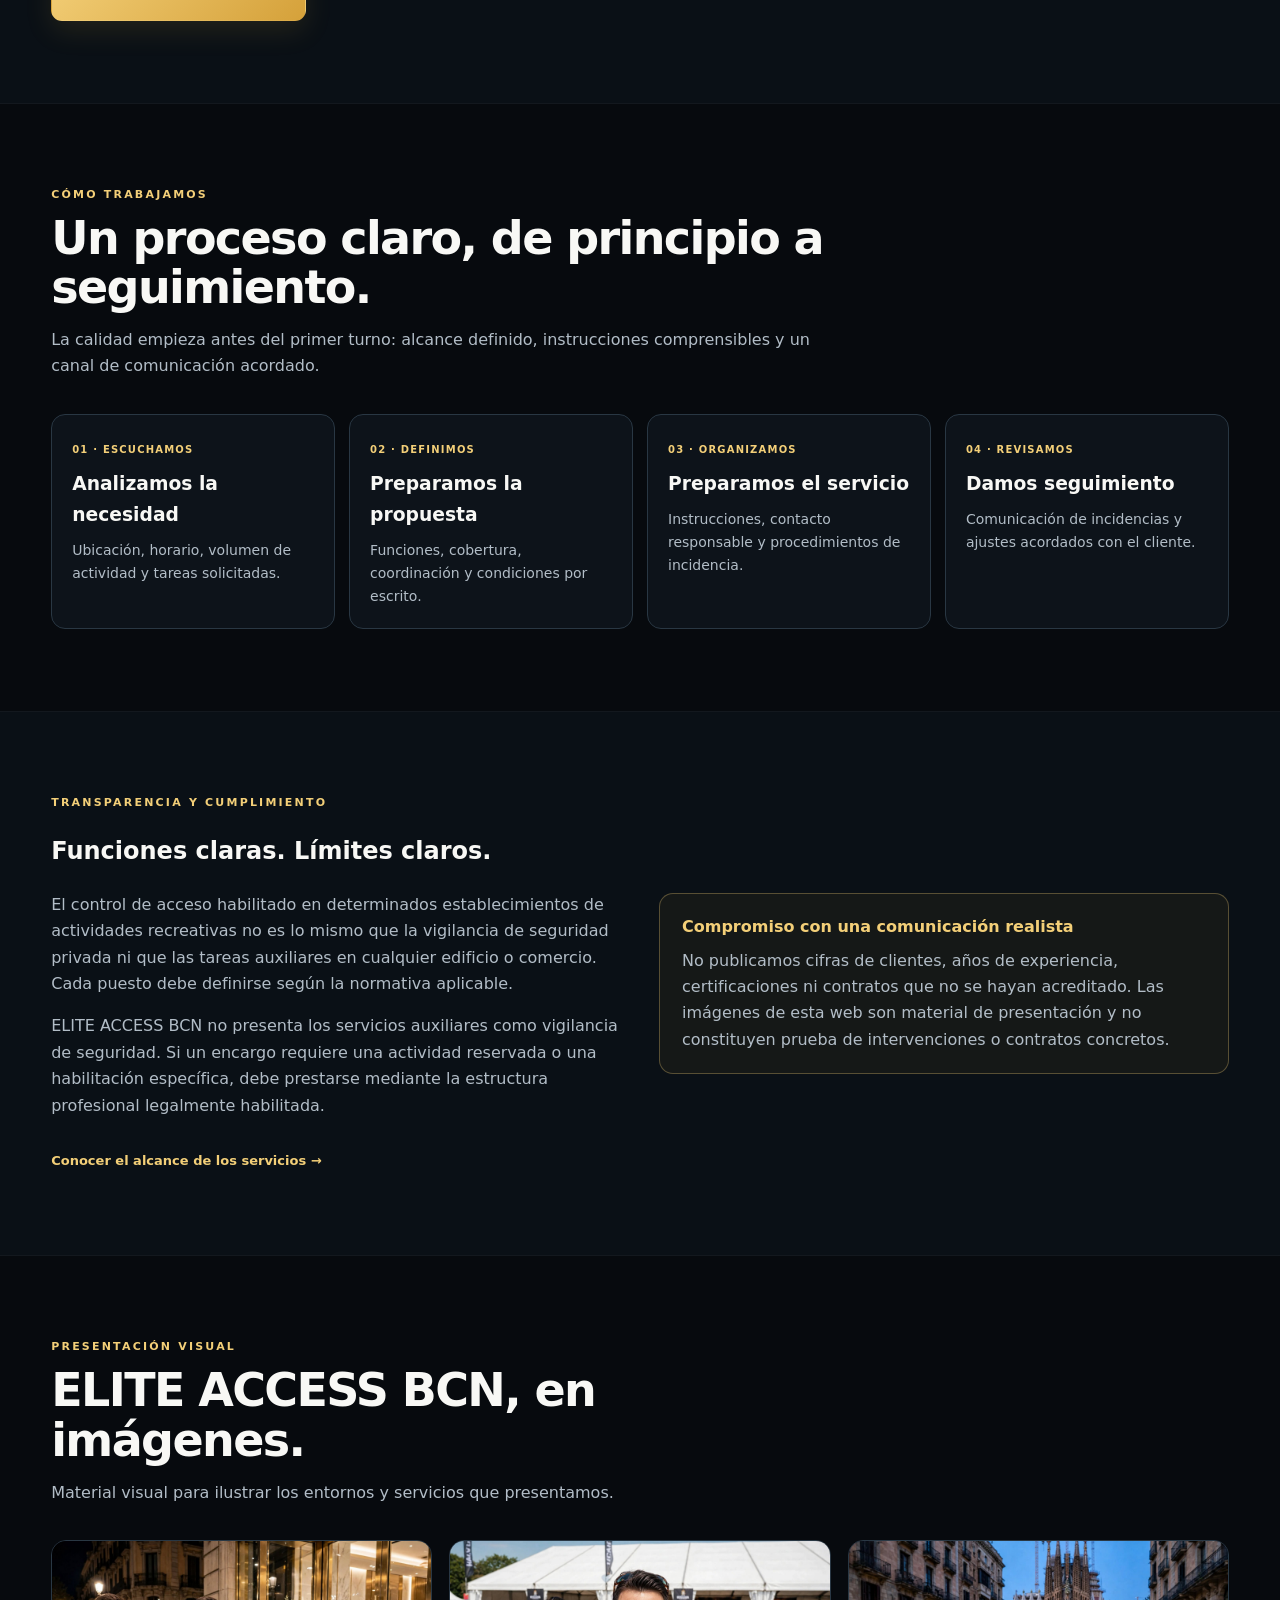
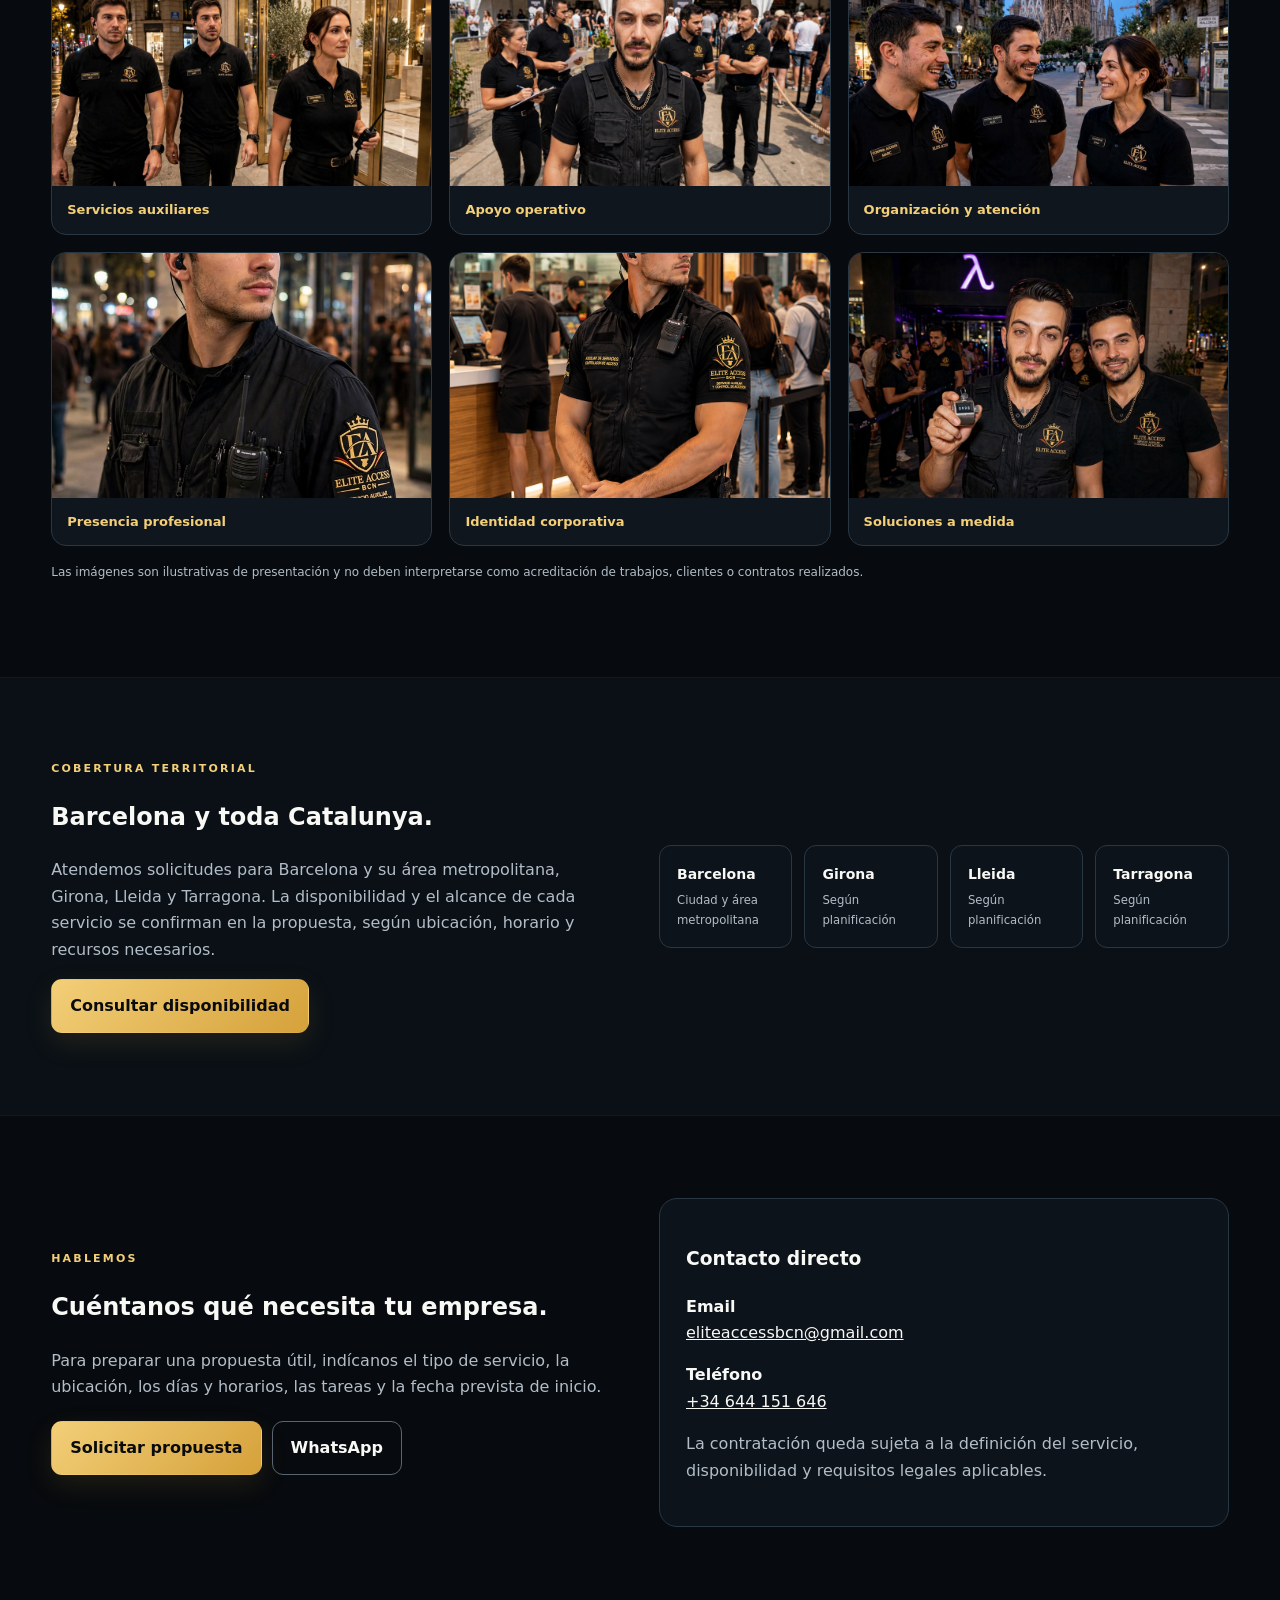
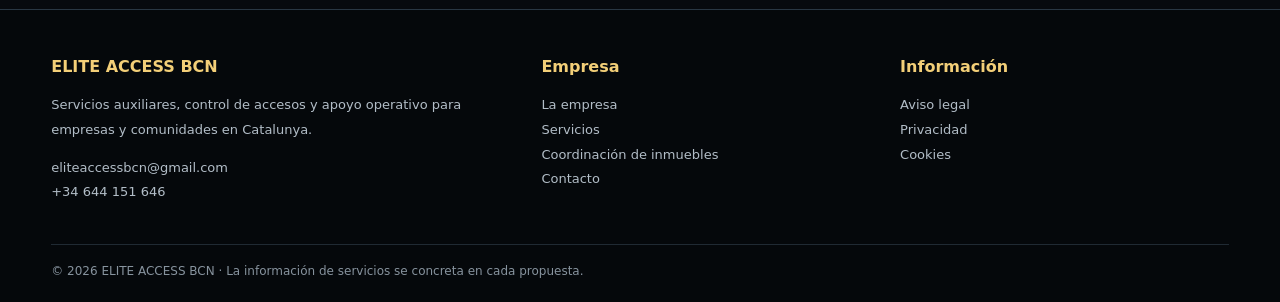
==== commit 72f41883: "Improve homepage audience and service imagery" ====
--- a/index.html
+++ b/index.html
@@ -22,26 +22,26 @@
 <section class="hero"><div class="container hero-grid">
 <div><div class="kicker">Barcelona · Girona · Lleida · Tarragona</div>
 <h1>Servicios que aportan <em>orden, presencia y confianza.</em></h1>
-<p class="lead">Apoyo operativo para empresas, comercios, restauración, comunidades y eventos. Definimos las funciones, el horario y los procedimientos antes de iniciar cada servicio.</p>
+<p class="lead">Apoyo profesional para empresas y particulares: comercios, restaurantes, discotecas, eventos, comunidades y necesidades puntuales. Definimos el servicio, el horario y las funciones antes de empezar.</p>
 <div class="actions"><a class="btn" href="contacto.html">Solicitar presupuesto <span aria-hidden="true">→</span></a><a class="btn ghost" href="servicios.html">Descubrir los servicios</a></div>
 <div class="trust"><span>Propuestas adaptadas a cada cliente</span><span>Funciones definidas por escrito</span><span>Ámbito de actuación claro</span></div></div>
 <div class="hero-card"><img src="assets/840952379_1790847698780937_2694408092401932363_n.webp.jpg" alt="Imagen de presentación de un servicio profesional" fetchpriority="high"><small>ELITE ACCESS BCN · PRESENTACIÓN DE SERVICIOS</small></div>
 </div></section>
 <div class="container"><div class="stats" aria-label="Resumen de cobertura y enfoque"><div class="stat"><strong>Barcelona</strong><span>Área metropolitana</span></div><div class="stat"><strong>Toda Catalunya</strong><span>Según disponibilidad</span></div><div class="stat"><strong>A medida</strong><span>Funciones y horarios</span></div><div class="stat"><strong>Con claridad</strong><span>Alcance y coordinación</span></div></div></div>
-<section class="section" id="servicios"><div class="container"><div class="section-head"><div class="kicker">Qué hacemos</div><h2>Un catálogo de servicios pensado para tu operativa.</h2><p>Soluciones modulares para cubrir necesidades concretas. Cada propuesta se define según el lugar, el horario, las tareas permitidas y el nivel de coordinación que necesita el cliente.</p></div>
+<section class="section" id="servicios"><div class="container"><div class="section-head"><div class="kicker">Qué hacemos</div><h2>Soluciones para empresas y particulares.</h2><p>Soluciones modulares para cubrir necesidades concretas. Cada propuesta se define según el lugar, el horario, las tareas permitidas y el nivel de coordinación que necesita el cliente.</p></div>
 <div class="cards">
-<article class="card"><img src="https://images.unsplash.com/photo-1521737711867-e3b97375f902?auto=format&fit=crop&w=1000&q=82" alt="Ilustración de servicios auxiliares" loading="lazy"><div class="card-body"><span class="num">01 · APOYO OPERATIVO</span><h3>Servicios auxiliares</h3><p>Información, orientación, comprobaciones visuales y apoyo en tareas no reservadas a profesiones reguladas.</p></div></article>
-<article class="card"><img src="https://images.unsplash.com/photo-1757840600384-2a384321fa6d?auto=format&fit=crop&w=1000&q=82" alt="Ilustración de control de accesos" loading="lazy"><div class="card-body"><span class="num">02 · ACCESOS</span><h3>Control de accesos</h3><p>Control de entrada y admisión conforme al tipo de establecimiento y a la habilitación que exija la normativa aplicable.</p></div></article>
-<article class="card"><img src="https://images.unsplash.com/photo-1566073771259-6a8506099945?auto=format&fit=crop&w=1000&q=82" alt="Ilustración de recepción y conserjería" loading="lazy"><div class="card-body"><span class="num">03 · ATENCIÓN</span><h3>Recepción y conserjería</h3><p>Atención inicial, orientación de visitantes, registro básico según instrucciones y gestión operativa de incidencias.</p></div></article>
-<article class="card"><img src="https://images.unsplash.com/photo-1621905252507-b35492cc74b4?auto=format&fit=crop&w=1000&q=82" alt="Ilustración de apertura y cierre" loading="lazy"><div class="card-body"><span class="num">04 · RUTINAS</span><h3>Apertura y cierre</h3><p>Comprobaciones de rutina, apertura o cierre operativo y comunicación de incidencias según protocolo acordado.</p></div></article>
-<article class="card"><img src="https://images.unsplash.com/photo-1560518883-ce09059eeffa?auto=format&fit=crop&w=1000&q=82" alt="Ilustración de edificios y comunidades" loading="lazy"><div class="card-body"><span class="num">05 · EDIFICIOS</span><h3>Comunidades e inmuebles</h3><p>Presencia auxiliar, orientación a usuarios, revisión visual de zonas comunes y comunicación de incidencias.</p></div></article>
-<article class="card"><img src="https://images.unsplash.com/photo-1506157786151-b8491531f063?auto=format&fit=crop&w=1000&q=82" alt="Ilustración de eventos y refuerzos" loading="lazy"><div class="card-body"><span class="num">06 · EVENTOS</span><h3>Eventos y refuerzos</h3><p>Apoyo logístico y auxiliar para eventos, campañas, temporadas de alta actividad y coberturas puntuales.</p></div></article>
-<article class="card"><img src="https://images.unsplash.com/photo-1517248135467-4c7edcad34c4?auto=format&fit=crop&w=1000&q=82" alt="Ilustración de comercios y aparcamientos" loading="lazy"><div class="card-body"><span class="num">07 · COMERCIOS</span><h3>Retail, restauración y aparcamientos</h3><p>Orientación al público, apoyo de sala, información, orden operativo y refuerzo de atención al cliente.</p></div></article>
-<article class="card"><img src="https://images.unsplash.com/photo-1581578731548-c64695cc6952?auto=format&fit=crop&w=1000&q=82" alt="Ilustración de limpieza y mantenimiento" loading="lazy"><div class="card-body"><span class="num">08 · INSTALACIONES</span><h3>Limpieza y mantenimiento básico</h3><p>Tareas auxiliares de limpieza y conservación acordadas, con alcance definido y sin sustituir trabajos técnicos habilitados.</p></div></article>
-<article class="card"><img src="https://images.unsplash.com/photo-1560518883-ce09059eeffa?auto=format&fit=crop&w=1000&q=82" alt="Ilustración de coordinación de inmuebles" loading="lazy"><div class="card-body"><span class="num">09 · PROPIETARIOS</span><h3>Coordinación legal de inmuebles</h3><p>Recogida inicial de información y coordinación con profesionales jurídicos para estudiar vías legales de recuperación.</p></div></article>
+<article class="card"><img src="https://images.unsplash.com/photo-1521737711867-e3b97375f902?auto=format&fit=crop&w=1000&q=82" alt="Equipo profesional colaborando en tareas de apoyo operativo" loading="lazy"><div class="card-body"><span class="num">01 · APOYO OPERATIVO</span><h3>Servicios auxiliares</h3><p>Información, orientación, comprobaciones visuales y apoyo en tareas no reservadas a profesiones reguladas.</p></div></article>
+<article class="card"><img src="https://images.unsplash.com/photo-1519608487953-e999c86e7455?auto=format&fit=crop&w=1000&q=82" alt="Imagen ilustrativa de organización y control de accesos" loading="lazy"><div class="card-body"><span class="num">02 · ACCESOS</span><h3>Control de accesos</h3><p>Control de entrada y admisión conforme al tipo de establecimiento y a la habilitación que exija la normativa aplicable.</p></div></article>
+<article class="card"><img src="https://images.unsplash.com/photo-1565008447742-97f6f38c985c?auto=format&fit=crop&w=1000&q=82" alt="Edificio de alojamiento como referencia visual para recepción y conserjería" loading="lazy"><div class="card-body"><span class="num">03 · ATENCIÓN</span><h3>Recepción y conserjería</h3><p>Atención inicial, orientación de visitantes, registro básico según instrucciones y gestión operativa de incidencias.</p></div></article>
+<article class="card"><img src="https://images.unsplash.com/photo-1497366754035-f200968a6e72?auto=format&fit=crop&w=1000&q=82" alt="Espacio de trabajo como referencia visual para apertura y cierre" loading="lazy"><div class="card-body"><span class="num">04 · RUTINAS</span><h3>Apertura y cierre</h3><p>Comprobaciones de rutina, apertura o cierre operativo y comunicación de incidencias según protocolo acordado.</p></div></article>
+<article class="card"><img src="https://images.unsplash.com/photo-1486406146926-c627a92ad1ab?auto=format&fit=crop&w=1000&q=82" alt="Edificio como referencia visual para comunidades e inmuebles" loading="lazy"><div class="card-body"><span class="num">05 · EDIFICIOS</span><h3>Comunidades e inmuebles</h3><p>Presencia auxiliar, orientación a usuarios, revisión visual de zonas comunes y comunicación de incidencias.</p></div></article>
+<article class="card"><img src="https://images.unsplash.com/photo-1501386761578-eac5c94b800a?auto=format&fit=crop&w=1000&q=82" alt="Público en un evento" loading="lazy"><div class="card-body"><span class="num">06 · EVENTOS</span><h3>Eventos y refuerzos</h3><p>Apoyo logístico y auxiliar para eventos, campañas, temporadas de alta actividad y coberturas puntuales.</p></div></article>
+<article class="card"><img src="https://images.unsplash.com/photo-1556742049-0cfed4f6a45d?auto=format&fit=crop&w=1000&q=82" alt="Terminal de pago y atención al cliente en comercio" loading="lazy"><div class="card-body"><span class="num">07 · COMERCIOS</span><h3>Comercios, restauración y discotecas</h3><p>Orientación al público, apoyo de sala, organización de colas y refuerzo operativo. En discotecas, las funciones se asignan según el tipo de puesto y la habilitación exigida.</p></div></article>
+<article class="card"><img src="https://images.unsplash.com/photo-1581578731548-c64695cc6952?auto=format&fit=crop&w=1000&q=82" alt="Materiales y tareas de limpieza profesional" loading="lazy"><div class="card-body"><span class="num">08 · INSTALACIONES</span><h3>Limpieza y mantenimiento básico</h3><p>Tareas auxiliares de limpieza y conservación acordadas, con alcance definido y sin sustituir trabajos técnicos habilitados.</p></div></article>
+<article class="card"><img src="https://images.unsplash.com/photo-1486406146926-c627a92ad1ab?auto=format&fit=crop&w=1000&q=82" alt="Ilustración de coordinación de inmuebles" loading="lazy"><div class="card-body"><span class="num">09 · PROPIETARIOS</span><h3>Coordinación legal de inmuebles</h3><p>Recogida inicial de información y coordinación con profesionales jurídicos para estudiar vías legales de recuperación.</p></div></article>
 </div><p style="margin-top:24px"><a class="btn ghost" href="servicios.html">Ver el catálogo completo →</a></p>
 </div></section>
-<section class="section alt"><div class="container two"><div><div class="kicker">Para quién</div><h2>Un servicio adaptado al entorno y al público.</h2><p class="muted">Trabajamos las propuestas en función de las necesidades comunicadas por cada cliente, la ubicación y las tareas concretas del puesto.</p><div class="checks"><div class="check"><i>✓</i><span>Comercios, cadenas y tiendas.</span></div><div class="check"><i>✓</i><span>Restaurantes, cafeterías y establecimientos de restauración.</span></div><div class="check"><i>✓</i><span>Comunidades, edificios y administradores de fincas.</span></div><div class="check"><i>✓</i><span>Hoteles, alojamientos y espacios de atención al público.</span></div><div class="check"><i>✓</i><span>Eventos, aparcamientos y empresas con necesidades de refuerzo.</span></div></div><a class="btn" href="contacto.html">Cuéntanos tu necesidad</a></div>
+<section class="section alt"><div class="container two"><div><div class="kicker">Para quién</div><h2>Empresas y particulares, con un servicio adaptado.</h2><p class="muted">Trabajamos las propuestas en función de las necesidades comunicadas por cada cliente, la ubicación y las tareas concretas del puesto.</p><div class="checks"><div class="check"><i>✓</i><span>Comercios, cadenas, tiendas y negocios particulares.</span></div><div class="check"><i>✓</i><span>Restaurantes, cafeterías, fast food y discotecas.</span></div><div class="check"><i>✓</i><span>Comunidades, edificios y administradores de fincas.</span></div><div class="check"><i>✓</i><span>Hoteles, alojamientos y espacios de atención al público.</span></div><div class="check"><i>✓</i><span>Discotecas, eventos, aparcamientos y servicios puntuales para particulares.</span></div></div><a class="btn" href="contacto.html">Cuéntanos tu necesidad</a></div>
 <div><img class="feature-image" src="assets/841846645_2720139988440974_2817695683827189194_n.webp.jpg" alt="Imagen de presentación de atención y apoyo operativo" loading="lazy"></div></div></section>
 <section class="section"><div class="container"><div class="section-head"><div class="kicker">Cómo trabajamos</div><h2>Un proceso claro, de principio a seguimiento.</h2><p>La calidad empieza antes del primer turno: alcance definido, instrucciones comprensibles y un canal de comunicación acordado.</p></div><div class="timeline">
 <div class="step"><b>01 · ESCUCHAMOS</b><h3>Analizamos la necesidad</h3><p>Ubicación, horario, volumen de actividad y tareas solicitadas.</p></div>
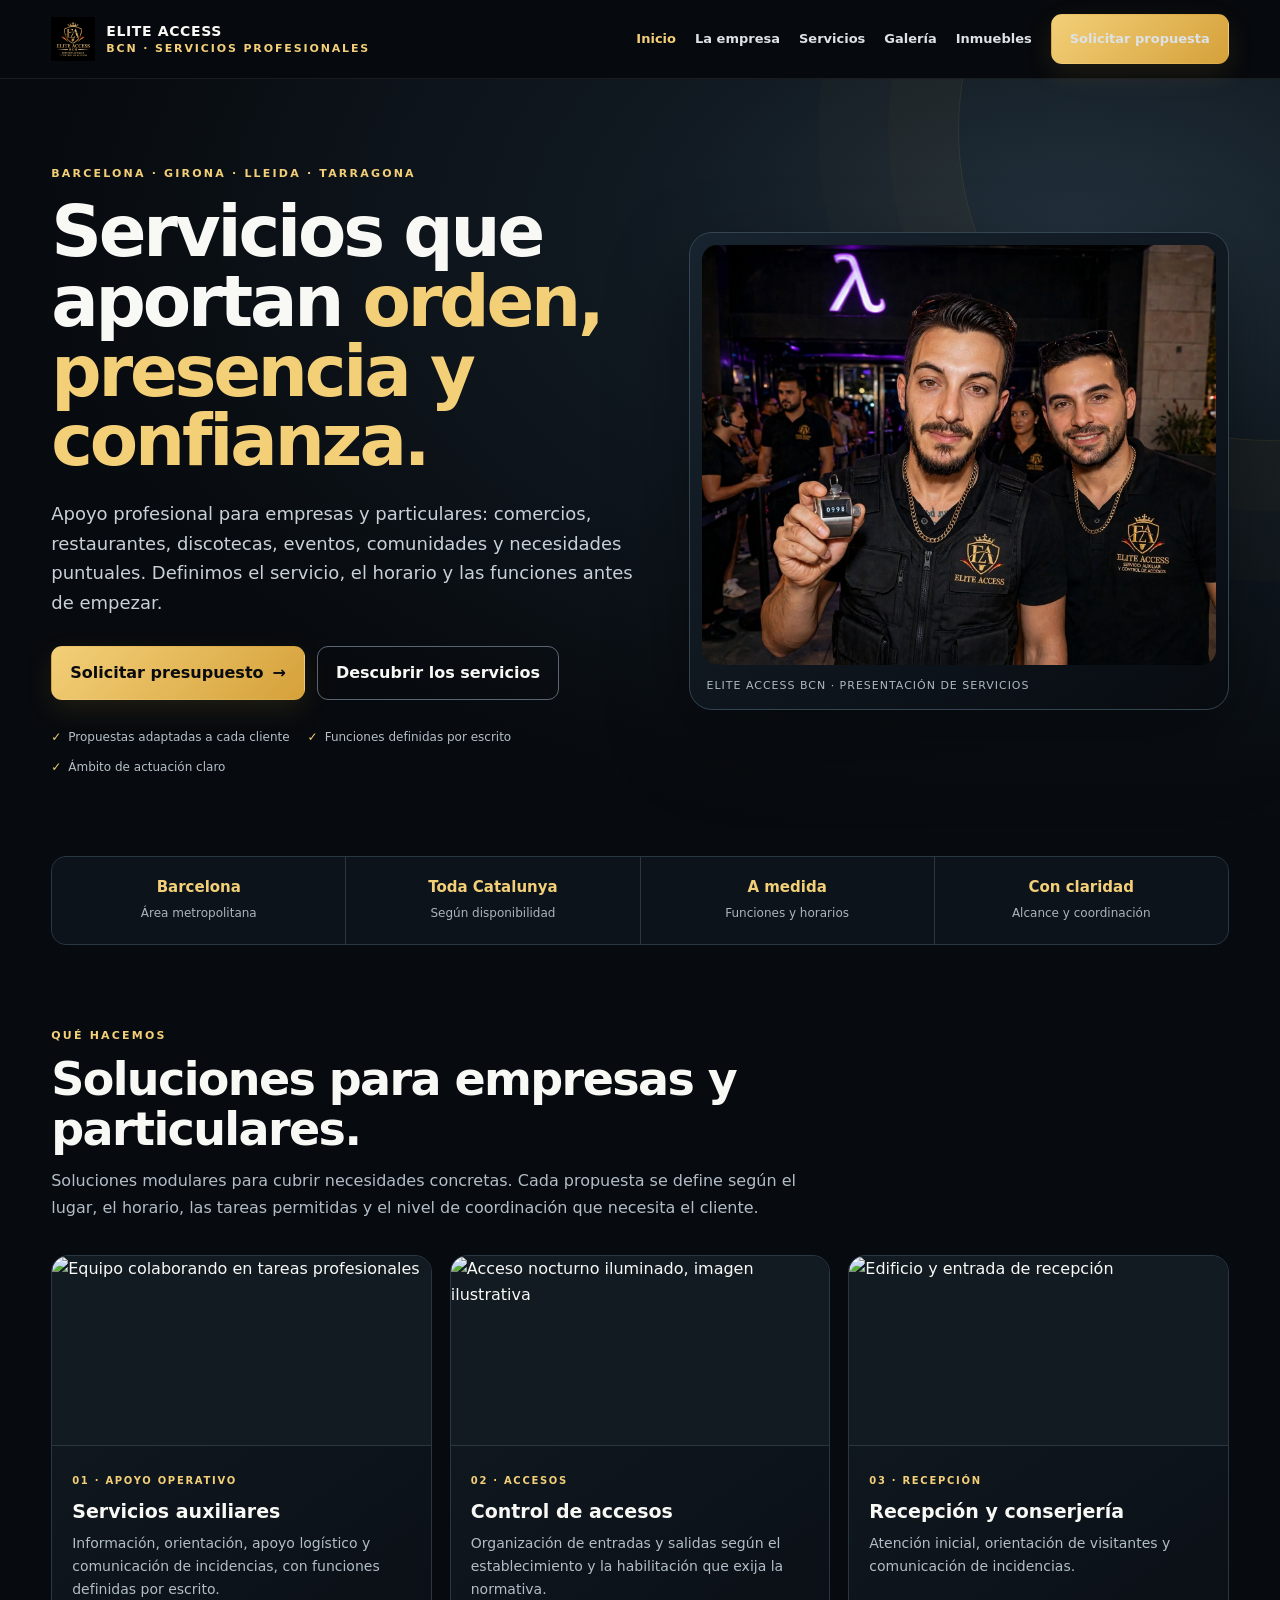
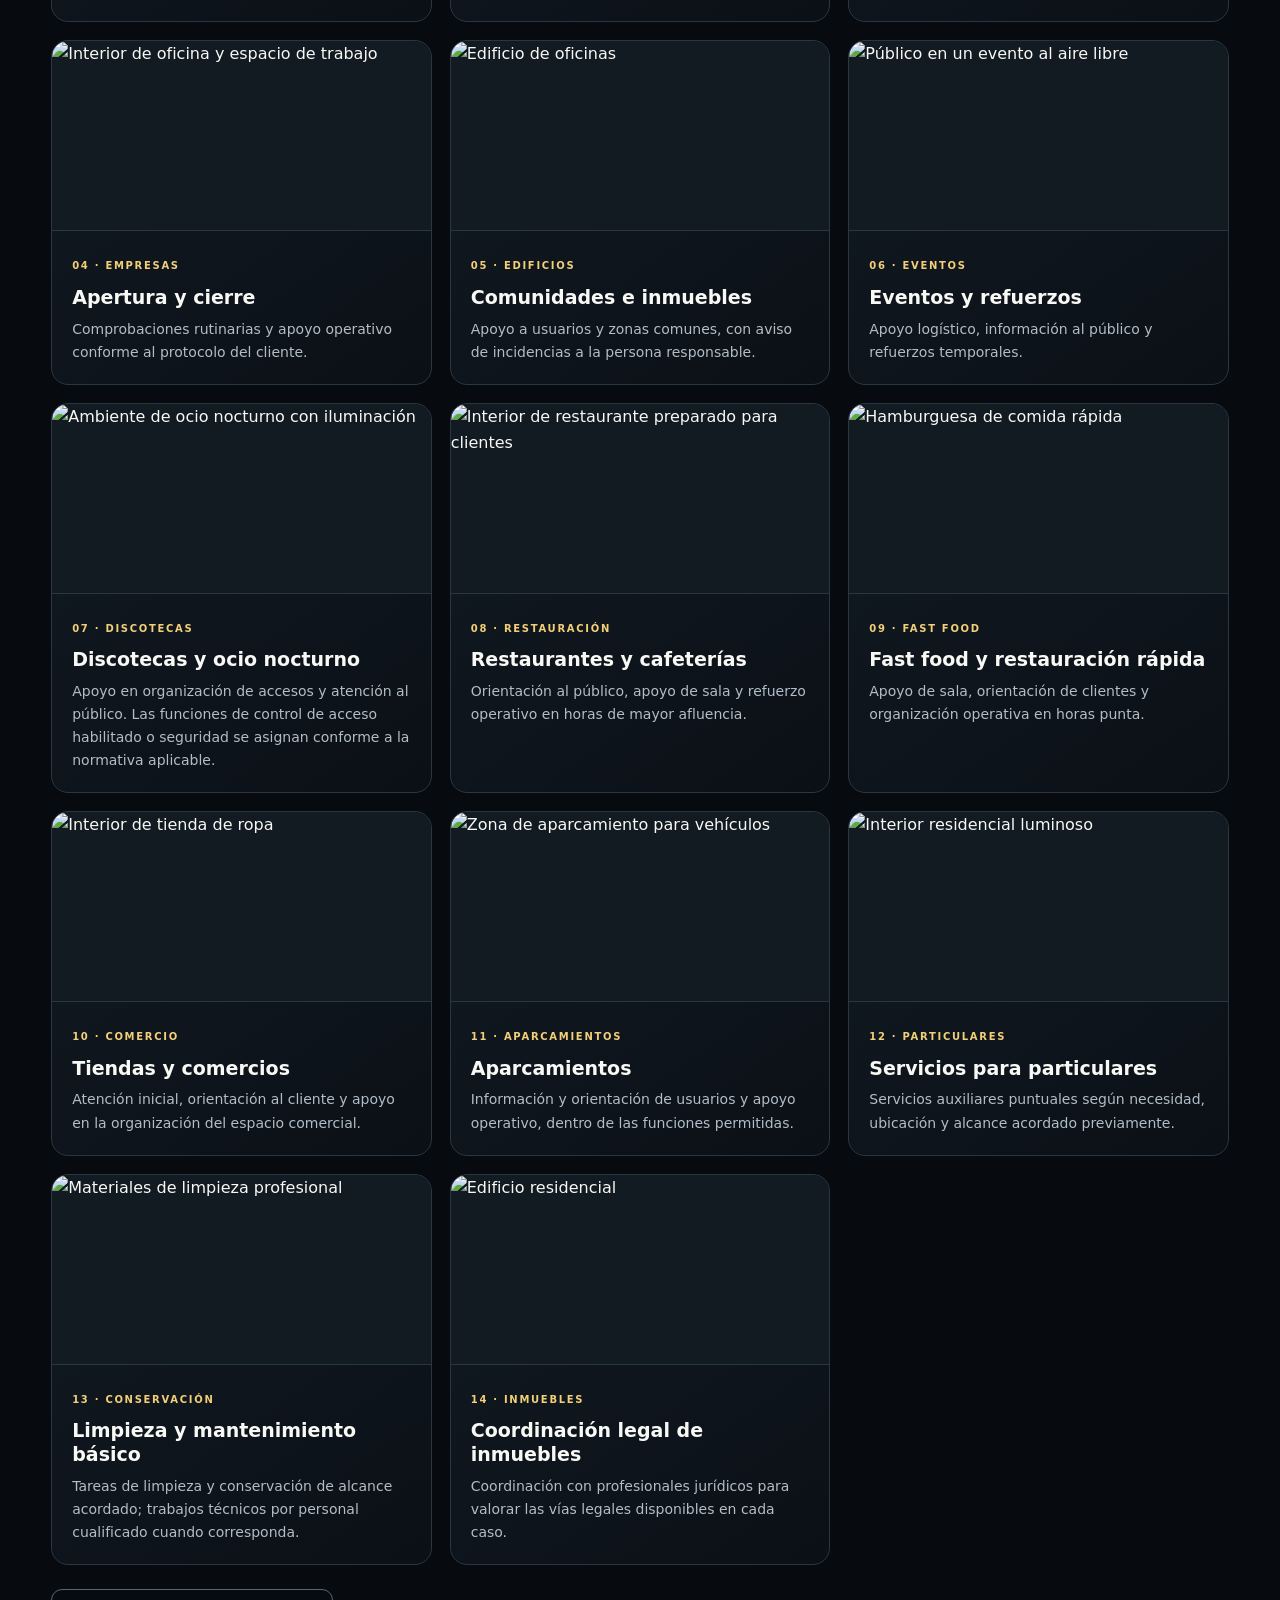
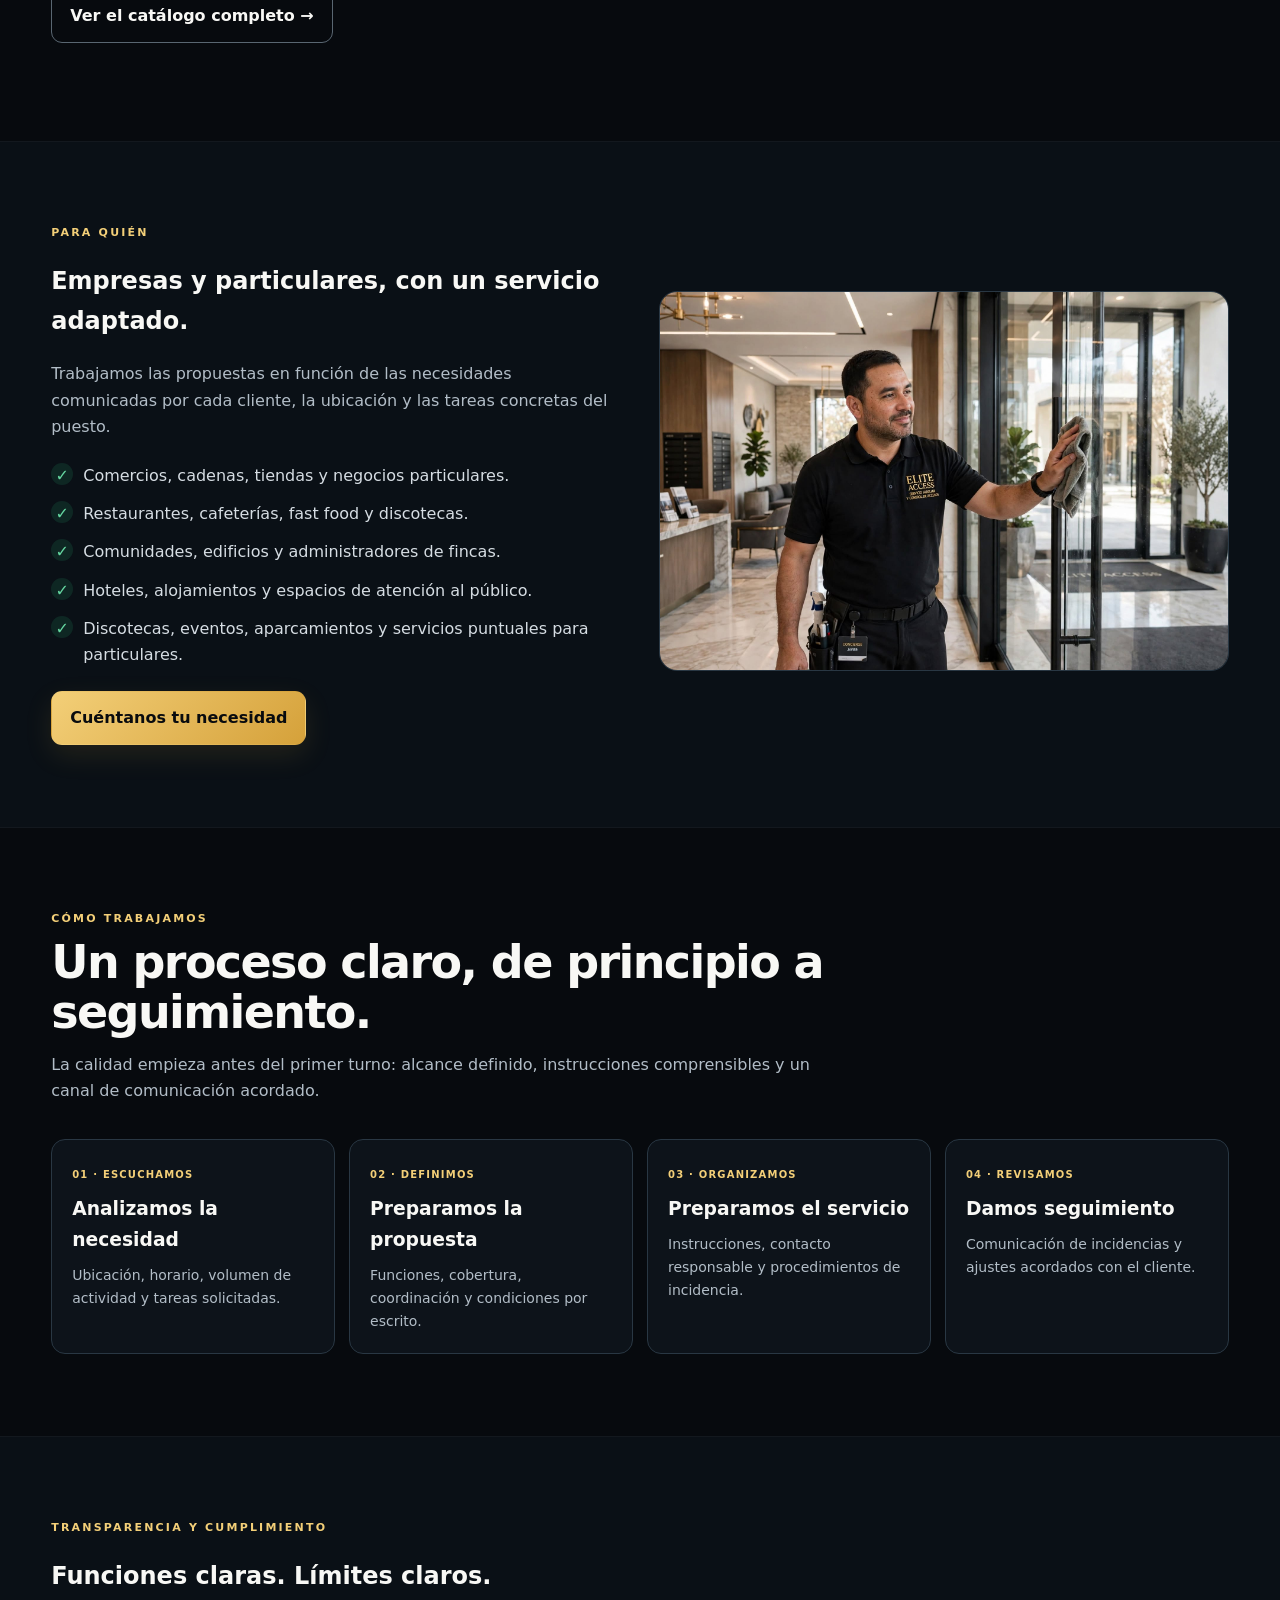
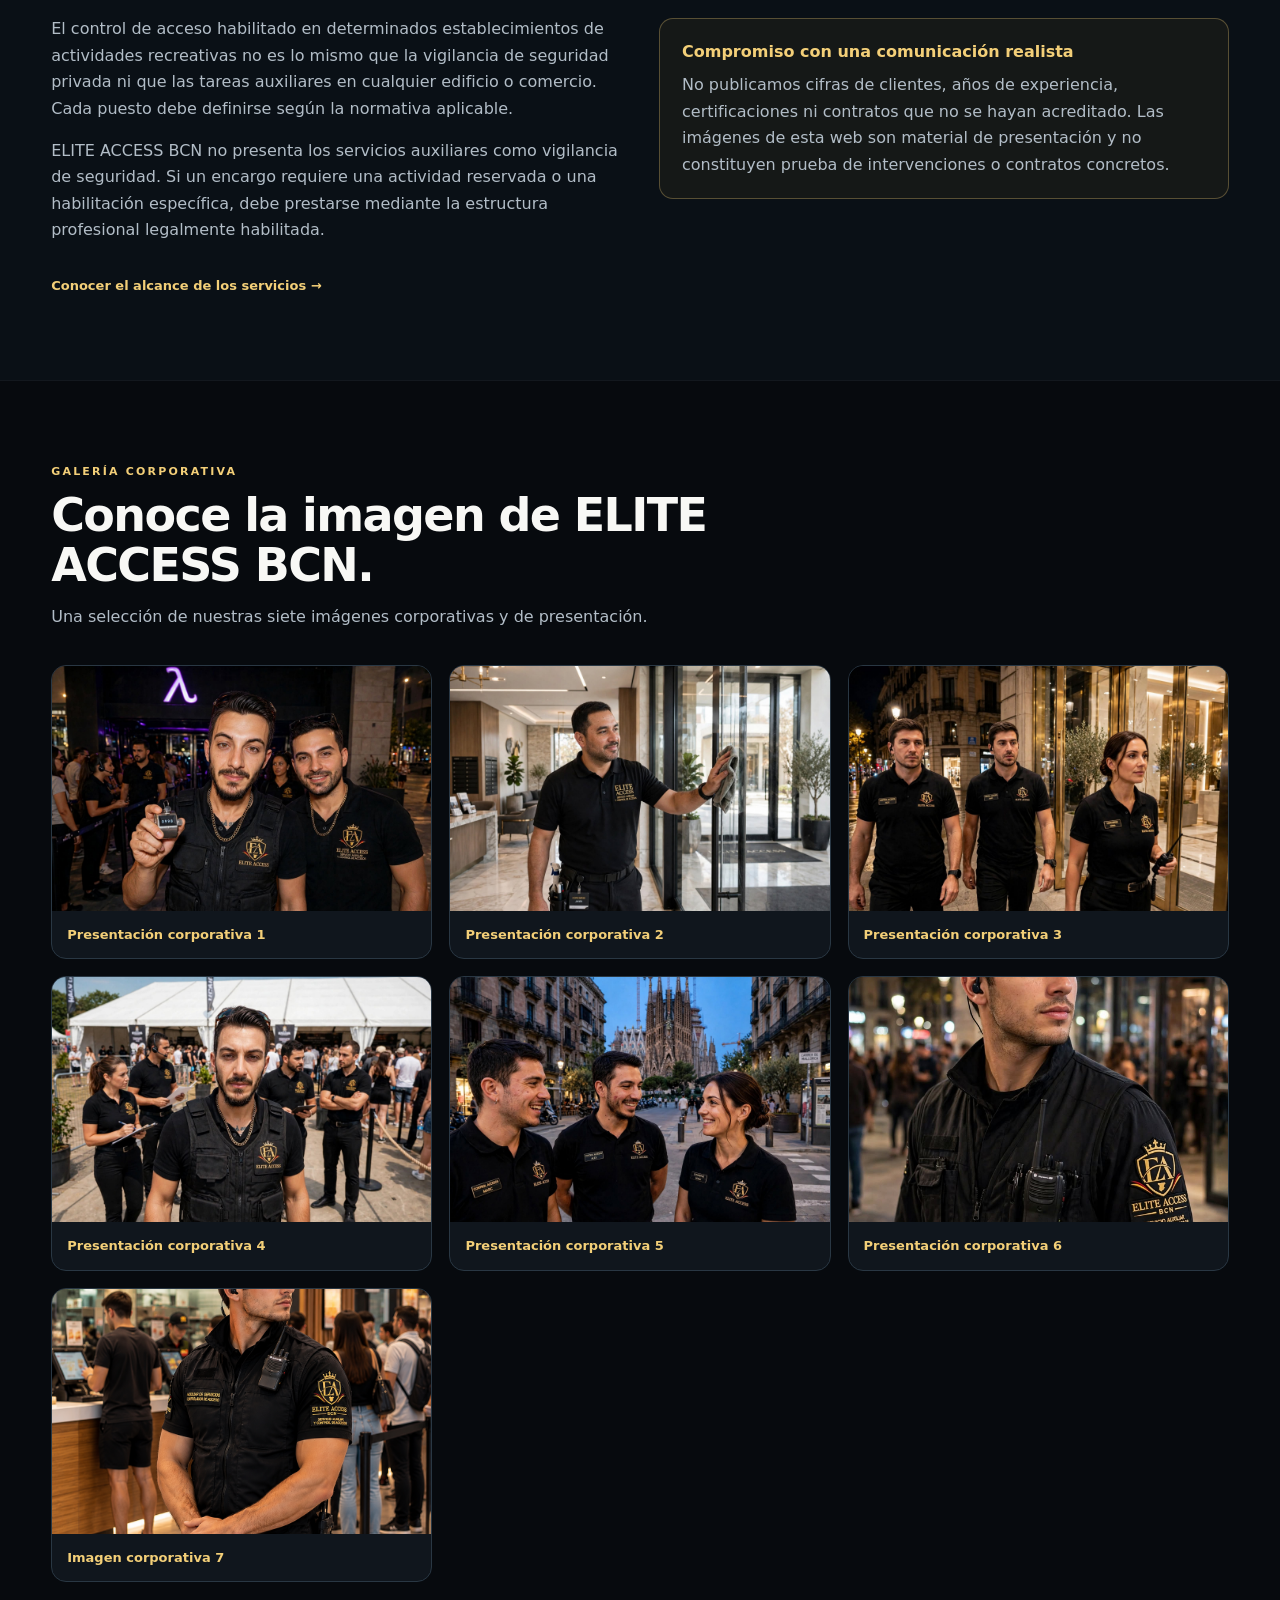
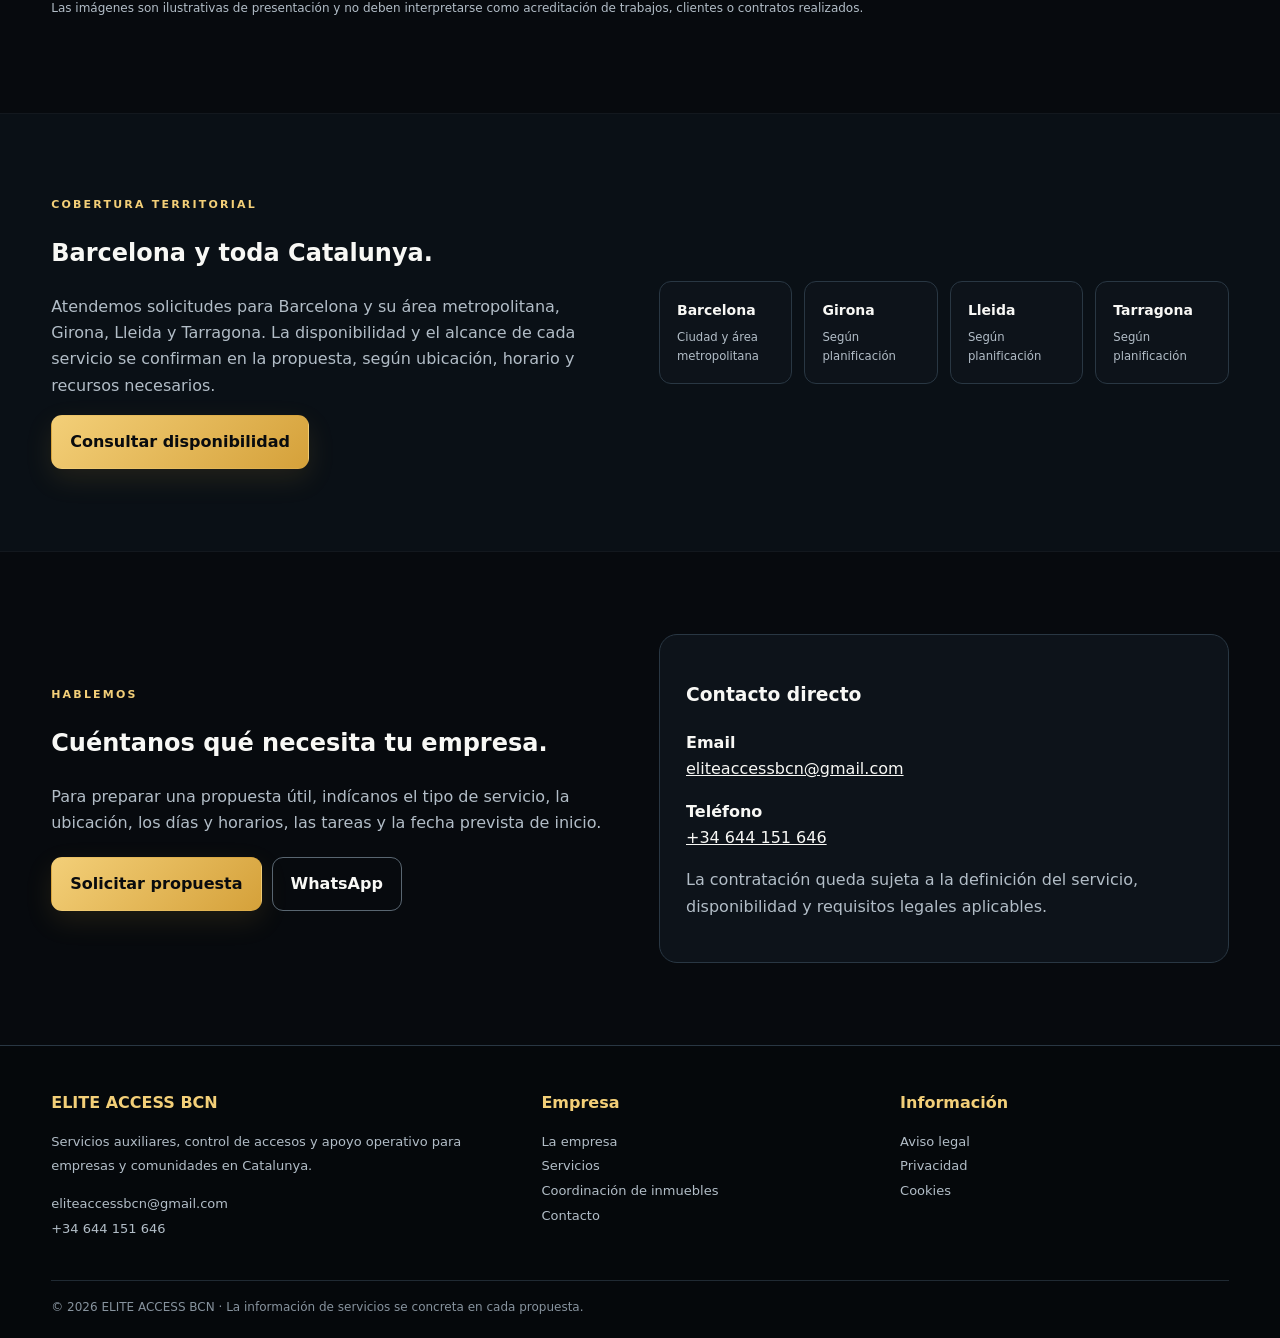
==== commit 86c219b6: "Separate service categories and show all seven company photos" ====
--- a/index.html
+++ b/index.html
@@ -30,15 +30,20 @@
 <div class="container"><div class="stats" aria-label="Resumen de cobertura y enfoque"><div class="stat"><strong>Barcelona</strong><span>Área metropolitana</span></div><div class="stat"><strong>Toda Catalunya</strong><span>Según disponibilidad</span></div><div class="stat"><strong>A medida</strong><span>Funciones y horarios</span></div><div class="stat"><strong>Con claridad</strong><span>Alcance y coordinación</span></div></div></div>
 <section class="section" id="servicios"><div class="container"><div class="section-head"><div class="kicker">Qué hacemos</div><h2>Soluciones para empresas y particulares.</h2><p>Soluciones modulares para cubrir necesidades concretas. Cada propuesta se define según el lugar, el horario, las tareas permitidas y el nivel de coordinación que necesita el cliente.</p></div>
 <div class="cards">
-<article class="card"><img src="https://images.unsplash.com/photo-1521737711867-e3b97375f902?auto=format&fit=crop&w=1000&q=82" alt="Equipo profesional colaborando en tareas de apoyo operativo" loading="lazy"><div class="card-body"><span class="num">01 · APOYO OPERATIVO</span><h3>Servicios auxiliares</h3><p>Información, orientación, comprobaciones visuales y apoyo en tareas no reservadas a profesiones reguladas.</p></div></article>
-<article class="card"><img src="https://images.unsplash.com/photo-1519608487953-e999c86e7455?auto=format&fit=crop&w=1000&q=82" alt="Imagen ilustrativa de organización y control de accesos" loading="lazy"><div class="card-body"><span class="num">02 · ACCESOS</span><h3>Control de accesos</h3><p>Control de entrada y admisión conforme al tipo de establecimiento y a la habilitación que exija la normativa aplicable.</p></div></article>
-<article class="card"><img src="https://images.unsplash.com/photo-1565008447742-97f6f38c985c?auto=format&fit=crop&w=1000&q=82" alt="Edificio de alojamiento como referencia visual para recepción y conserjería" loading="lazy"><div class="card-body"><span class="num">03 · ATENCIÓN</span><h3>Recepción y conserjería</h3><p>Atención inicial, orientación de visitantes, registro básico según instrucciones y gestión operativa de incidencias.</p></div></article>
-<article class="card"><img src="https://images.unsplash.com/photo-1497366754035-f200968a6e72?auto=format&fit=crop&w=1000&q=82" alt="Espacio de trabajo como referencia visual para apertura y cierre" loading="lazy"><div class="card-body"><span class="num">04 · RUTINAS</span><h3>Apertura y cierre</h3><p>Comprobaciones de rutina, apertura o cierre operativo y comunicación de incidencias según protocolo acordado.</p></div></article>
-<article class="card"><img src="https://images.unsplash.com/photo-1486406146926-c627a92ad1ab?auto=format&fit=crop&w=1000&q=82" alt="Edificio como referencia visual para comunidades e inmuebles" loading="lazy"><div class="card-body"><span class="num">05 · EDIFICIOS</span><h3>Comunidades e inmuebles</h3><p>Presencia auxiliar, orientación a usuarios, revisión visual de zonas comunes y comunicación de incidencias.</p></div></article>
-<article class="card"><img src="https://images.unsplash.com/photo-1501386761578-eac5c94b800a?auto=format&fit=crop&w=1000&q=82" alt="Público en un evento" loading="lazy"><div class="card-body"><span class="num">06 · EVENTOS</span><h3>Eventos y refuerzos</h3><p>Apoyo logístico y auxiliar para eventos, campañas, temporadas de alta actividad y coberturas puntuales.</p></div></article>
-<article class="card"><img src="https://images.unsplash.com/photo-1556742049-0cfed4f6a45d?auto=format&fit=crop&w=1000&q=82" alt="Terminal de pago y atención al cliente en comercio" loading="lazy"><div class="card-body"><span class="num">07 · COMERCIOS</span><h3>Comercios, restauración y discotecas</h3><p>Orientación al público, apoyo de sala, organización de colas y refuerzo operativo. En discotecas, las funciones se asignan según el tipo de puesto y la habilitación exigida.</p></div></article>
-<article class="card"><img src="https://images.unsplash.com/photo-1581578731548-c64695cc6952?auto=format&fit=crop&w=1000&q=82" alt="Materiales y tareas de limpieza profesional" loading="lazy"><div class="card-body"><span class="num">08 · INSTALACIONES</span><h3>Limpieza y mantenimiento básico</h3><p>Tareas auxiliares de limpieza y conservación acordadas, con alcance definido y sin sustituir trabajos técnicos habilitados.</p></div></article>
-<article class="card"><img src="https://images.unsplash.com/photo-1486406146926-c627a92ad1ab?auto=format&fit=crop&w=1000&q=82" alt="Ilustración de coordinación de inmuebles" loading="lazy"><div class="card-body"><span class="num">09 · PROPIETARIOS</span><h3>Coordinación legal de inmuebles</h3><p>Recogida inicial de información y coordinación con profesionales jurídicos para estudiar vías legales de recuperación.</p></div></article>
+<article class="card"><img src="https://images.unsplash.com/photo-1521737711867-e3b97375f902?auto=format&fit=crop&w=1000&q=85" alt="Equipo colaborando en tareas profesionales" loading="lazy" decoding="async" referrerpolicy="no-referrer"><div class="card-body"><span class="num">01 · APOYO OPERATIVO</span><h3>Servicios auxiliares</h3><p>Información, orientación, apoyo logístico y comunicación de incidencias, con funciones definidas por escrito.</p></div></article>
+<article class="card"><img src="https://images.unsplash.com/photo-1519608487953-e999c86e7455?auto=format&fit=crop&w=1000&q=85" alt="Acceso nocturno iluminado, imagen ilustrativa" loading="lazy" decoding="async" referrerpolicy="no-referrer"><div class="card-body"><span class="num">02 · ACCESOS</span><h3>Control de accesos</h3><p>Organización de entradas y salidas según el establecimiento y la habilitación que exija la normativa.</p></div></article>
+<article class="card"><img src="https://images.unsplash.com/photo-1565008447742-97f6f38c985c?auto=format&fit=crop&w=1000&q=85" alt="Edificio y entrada de recepción" loading="lazy" decoding="async" referrerpolicy="no-referrer"><div class="card-body"><span class="num">03 · RECEPCIÓN</span><h3>Recepción y conserjería</h3><p>Atención inicial, orientación de visitantes y comunicación de incidencias.</p></div></article>
+<article class="card"><img src="https://images.unsplash.com/photo-1497366754035-f200968a6e72?auto=format&fit=crop&w=1000&q=85" alt="Interior de oficina y espacio de trabajo" loading="lazy" decoding="async" referrerpolicy="no-referrer"><div class="card-body"><span class="num">04 · EMPRESAS</span><h3>Apertura y cierre</h3><p>Comprobaciones rutinarias y apoyo operativo conforme al protocolo del cliente.</p></div></article>
+<article class="card"><img src="https://images.unsplash.com/photo-1486406146926-c627a92ad1ab?auto=format&fit=crop&w=1000&q=85" alt="Edificio de oficinas" loading="lazy" decoding="async" referrerpolicy="no-referrer"><div class="card-body"><span class="num">05 · EDIFICIOS</span><h3>Comunidades e inmuebles</h3><p>Apoyo a usuarios y zonas comunes, con aviso de incidencias a la persona responsable.</p></div></article>
+<article class="card"><img src="https://images.unsplash.com/photo-1501386761578-eac5c94b800a?auto=format&fit=crop&w=1000&q=85" alt="Público en un evento al aire libre" loading="lazy" decoding="async" referrerpolicy="no-referrer"><div class="card-body"><span class="num">06 · EVENTOS</span><h3>Eventos y refuerzos</h3><p>Apoyo logístico, información al público y refuerzos temporales.</p></div></article>
+<article class="card"><img src="https://images.unsplash.com/photo-1571266028243-d220c9c3b1e7?auto=format&fit=crop&w=1000&q=85" alt="Ambiente de ocio nocturno con iluminación" loading="lazy" decoding="async" referrerpolicy="no-referrer"><div class="card-body"><span class="num">07 · DISCOTECAS</span><h3>Discotecas y ocio nocturno</h3><p>Apoyo en organización de accesos y atención al público. Las funciones de control de acceso habilitado o seguridad se asignan conforme a la normativa aplicable.</p></div></article>
+<article class="card"><img src="https://images.unsplash.com/photo-1517248135467-4c7edcad34c4?auto=format&fit=crop&w=1000&q=85" alt="Interior de restaurante preparado para clientes" loading="lazy" decoding="async" referrerpolicy="no-referrer"><div class="card-body"><span class="num">08 · RESTAURACIÓN</span><h3>Restaurantes y cafeterías</h3><p>Orientación al público, apoyo de sala y refuerzo operativo en horas de mayor afluencia.</p></div></article>
+<article class="card"><img src="https://images.unsplash.com/photo-1550547660-d9450f859349?auto=format&fit=crop&w=1000&q=85" alt="Hamburguesa de comida rápida" loading="lazy" decoding="async" referrerpolicy="no-referrer"><div class="card-body"><span class="num">09 · FAST FOOD</span><h3>Fast food y restauración rápida</h3><p>Apoyo de sala, orientación de clientes y organización operativa en horas punta.</p></div></article>
+<article class="card"><img src="https://images.unsplash.com/photo-1441986300917-64674bd600d8?auto=format&fit=crop&w=1000&q=85" alt="Interior de tienda de ropa" loading="lazy" decoding="async" referrerpolicy="no-referrer"><div class="card-body"><span class="num">10 · COMERCIO</span><h3>Tiendas y comercios</h3><p>Atención inicial, orientación al cliente y apoyo en la organización del espacio comercial.</p></div></article>
+<article class="card"><img src="https://images.unsplash.com/photo-1590674899484-d5640e854abe?auto=format&fit=crop&w=1000&q=85" alt="Zona de aparcamiento para vehículos" loading="lazy" decoding="async" referrerpolicy="no-referrer"><div class="card-body"><span class="num">11 · APARCAMIENTOS</span><h3>Aparcamientos</h3><p>Información y orientación de usuarios y apoyo operativo, dentro de las funciones permitidas.</p></div></article>
+<article class="card"><img src="https://images.unsplash.com/photo-1600607687939-ce8a6c25118c?auto=format&fit=crop&w=1000&q=85" alt="Interior residencial luminoso" loading="lazy" decoding="async" referrerpolicy="no-referrer"><div class="card-body"><span class="num">12 · PARTICULARES</span><h3>Servicios para particulares</h3><p>Servicios auxiliares puntuales según necesidad, ubicación y alcance acordado previamente.</p></div></article>
+<article class="card"><img src="https://images.unsplash.com/photo-1581578731548-c64695cc6952?auto=format&fit=crop&w=1000&q=85" alt="Materiales de limpieza profesional" loading="lazy" decoding="async" referrerpolicy="no-referrer"><div class="card-body"><span class="num">13 · CONSERVACIÓN</span><h3>Limpieza y mantenimiento básico</h3><p>Tareas de limpieza y conservación de alcance acordado; trabajos técnicos por personal cualificado cuando corresponda.</p></div></article>
+<article class="card"><img src="https://images.unsplash.com/photo-1560518883-ce09059eeffa?auto=format&fit=crop&w=1000&q=85" alt="Edificio residencial" loading="lazy" decoding="async" referrerpolicy="no-referrer"><div class="card-body"><span class="num">14 · INMUEBLES</span><h3>Coordinación legal de inmuebles</h3><p>Coordinación con profesionales jurídicos para valorar las vías legales disponibles en cada caso.</p></div></article>
 </div><p style="margin-top:24px"><a class="btn ghost" href="servicios.html">Ver el catálogo completo →</a></p>
 </div></section>
 <section class="section alt"><div class="container two"><div><div class="kicker">Para quién</div><h2>Empresas y particulares, con un servicio adaptado.</h2><p class="muted">Trabajamos las propuestas en función de las necesidades comunicadas por cada cliente, la ubicación y las tareas concretas del puesto.</p><div class="checks"><div class="check"><i>✓</i><span>Comercios, cadenas, tiendas y negocios particulares.</span></div><div class="check"><i>✓</i><span>Restaurantes, cafeterías, fast food y discotecas.</span></div><div class="check"><i>✓</i><span>Comunidades, edificios y administradores de fincas.</span></div><div class="check"><i>✓</i><span>Hoteles, alojamientos y espacios de atención al público.</span></div><div class="check"><i>✓</i><span>Discotecas, eventos, aparcamientos y servicios puntuales para particulares.</span></div></div><a class="btn" href="contacto.html">Cuéntanos tu necesidad</a></div>
@@ -50,13 +55,14 @@
 <div class="step"><b>04 · REVISAMOS</b><h3>Damos seguimiento</h3><p>Comunicación de incidencias y ajustes acordados con el cliente.</p></div>
 </div></div></section>
 <section class="section alt"><div class="container two"><div><div class="kicker">Transparencia y cumplimiento</div><h2>Funciones claras. Límites claros.</h2><p class="muted">El control de acceso habilitado en determinados establecimientos de actividades recreativas no es lo mismo que la vigilancia de seguridad privada ni que las tareas auxiliares en cualquier edificio o comercio. Cada puesto debe definirse según la normativa aplicable.</p><p class="muted">ELITE ACCESS BCN no presenta los servicios auxiliares como vigilancia de seguridad. Si un encargo requiere una actividad reservada o una habilitación específica, debe prestarse mediante la estructura profesional legalmente habilitada.</p><a class="text-link" href="servicios.html#alcance-legal">Conocer el alcance de los servicios →</a></div><div class="notice"><strong>Compromiso con una comunicación realista</strong><p>No publicamos cifras de clientes, años de experiencia, certificaciones ni contratos que no se hayan acreditado. Las imágenes de esta web son material de presentación y no constituyen prueba de intervenciones o contratos concretos.</p></div></div></section>
-<section class="section" id="galeria"><div class="container"><div class="section-head"><div class="kicker">Presentación visual</div><h2>ELITE ACCESS BCN, en imágenes.</h2><p>Material visual para ilustrar los entornos y servicios que presentamos.</p></div><div class="gallery-grid">
-<figure class="gallery-card"><img src="assets/842425386_1573355257808752_8586343240177509054_n.webp.jpg" alt="Imagen de presentación de servicios auxiliares" loading="lazy"><figcaption>Servicios auxiliares</figcaption></figure>
-<figure class="gallery-card"><img src="assets/843279846_1130470032771582_9130983764164239478_n.webp.jpg" alt="Imagen de presentación de apoyo operativo" loading="lazy"><figcaption>Apoyo operativo</figcaption></figure>
-<figure class="gallery-card"><img src="assets/844341636_1047862731605506_1077307512028805099_n.webp.jpg" alt="Imagen de presentación de control y organización" loading="lazy"><figcaption>Organización y atención</figcaption></figure>
-<figure class="gallery-card"><img src="assets/IMG-20261006-WA0001.jpg" alt="Imagen de presentación de servicios profesionales" loading="lazy"><figcaption>Presencia profesional</figcaption></figure>
-<figure class="gallery-card"><img src="assets/file_00000000df5081f4aefd73cb88a6f17d.png" alt="Imagen corporativa de presentación" loading="lazy"><figcaption>Identidad corporativa</figcaption></figure>
-<figure class="gallery-card"><img src="assets/840952379_1790847698780937_2694408092401932363_n.webp.jpg" alt="Imagen de presentación de servicios" loading="lazy"><figcaption>Soluciones a medida</figcaption></figure>
+<section class="section" id="galeria"><div class="container"><div class="section-head"><div class="kicker">Galería corporativa</div><h2>Conoce la imagen de ELITE ACCESS BCN.</h2><p>Una selección de nuestras siete imágenes corporativas y de presentación.</p></div><div class="gallery-grid">
+<figure class="gallery-card"><img src="assets/840952379_1790847698780937_2694408092401932363_n.webp.jpg" alt="Presentación corporativa 1 de ELITE ACCESS BCN" loading="lazy" decoding="async"><figcaption>Presentación corporativa 1</figcaption></figure>
+<figure class="gallery-card"><img src="assets/841846645_2720139988440974_2817695683827189194_n.webp.jpg" alt="Presentación corporativa 2 de ELITE ACCESS BCN" loading="lazy" decoding="async"><figcaption>Presentación corporativa 2</figcaption></figure>
+<figure class="gallery-card"><img src="assets/842425386_1573355257808752_8586343240177509054_n.webp.jpg" alt="Presentación corporativa 3 de ELITE ACCESS BCN" loading="lazy" decoding="async"><figcaption>Presentación corporativa 3</figcaption></figure>
+<figure class="gallery-card"><img src="assets/843279846_1130470032771582_9130983764164239478_n.webp.jpg" alt="Presentación corporativa 4 de ELITE ACCESS BCN" loading="lazy" decoding="async"><figcaption>Presentación corporativa 4</figcaption></figure>
+<figure class="gallery-card"><img src="assets/844341636_1047862731605506_1077307512028805099_n.webp.jpg" alt="Presentación corporativa 5 de ELITE ACCESS BCN" loading="lazy" decoding="async"><figcaption>Presentación corporativa 5</figcaption></figure>
+<figure class="gallery-card"><img src="assets/IMG-20261006-WA0001.jpg" alt="Presentación corporativa 6 de ELITE ACCESS BCN" loading="lazy" decoding="async"><figcaption>Presentación corporativa 6</figcaption></figure>
+<figure class="gallery-card"><img src="assets/file_00000000df5081f4aefd73cb88a6f17d.png" alt="Imagen corporativa 7 de ELITE ACCESS BCN" loading="lazy" decoding="async"><figcaption>Imagen corporativa 7</figcaption></figure>
 </div><p class="gallery-note">Las imágenes son ilustrativas de presentación y no deben interpretarse como acreditación de trabajos, clientes o contratos realizados.</p></div></section>
 <section class="section alt" id="cobertura"><div class="container two"><div><div class="kicker">Cobertura territorial</div><h2>Barcelona y toda Catalunya.</h2><p class="muted">Atendemos solicitudes para Barcelona y su área metropolitana, Girona, Lleida y Tarragona. La disponibilidad y el alcance de cada servicio se confirman en la propuesta, según ubicación, horario y recursos necesarios.</p><a class="btn" href="contacto.html">Consultar disponibilidad</a></div><div class="sectors"><div class="sector">Barcelona<small>Ciudad y área metropolitana</small></div><div class="sector">Girona<small>Según planificación</small></div><div class="sector">Lleida<small>Según planificación</small></div><div class="sector">Tarragona<small>Según planificación</small></div></div></div></section>
 <section class="section" id="contacto"><div class="container two"><div><div class="kicker">Hablemos</div><h2>Cuéntanos qué necesita tu empresa.</h2><p class="muted">Para preparar una propuesta útil, indícanos el tipo de servicio, la ubicación, los días y horarios, las tareas y la fecha prevista de inicio.</p><div class="contact-actions"><a class="btn" href="contacto.html">Solicitar propuesta</a><a class="btn ghost" href="https://wa.me/34644151646" target="_blank" rel="noopener noreferrer">WhatsApp</a></div></div><div class="contact-box"><h3>Contacto directo</h3><p><strong>Email</strong><br><a href="mailto:eliteaccessbcn@gmail.com">eliteaccessbcn@gmail.com</a></p><p><strong>Teléfono</strong><br><a href="tel:+34644151646">+34 644 151 646</a></p><p class="muted">La contratación queda sujeta a la definición del servicio, disponibilidad y requisitos legales aplicables.</p></div></div></section>
